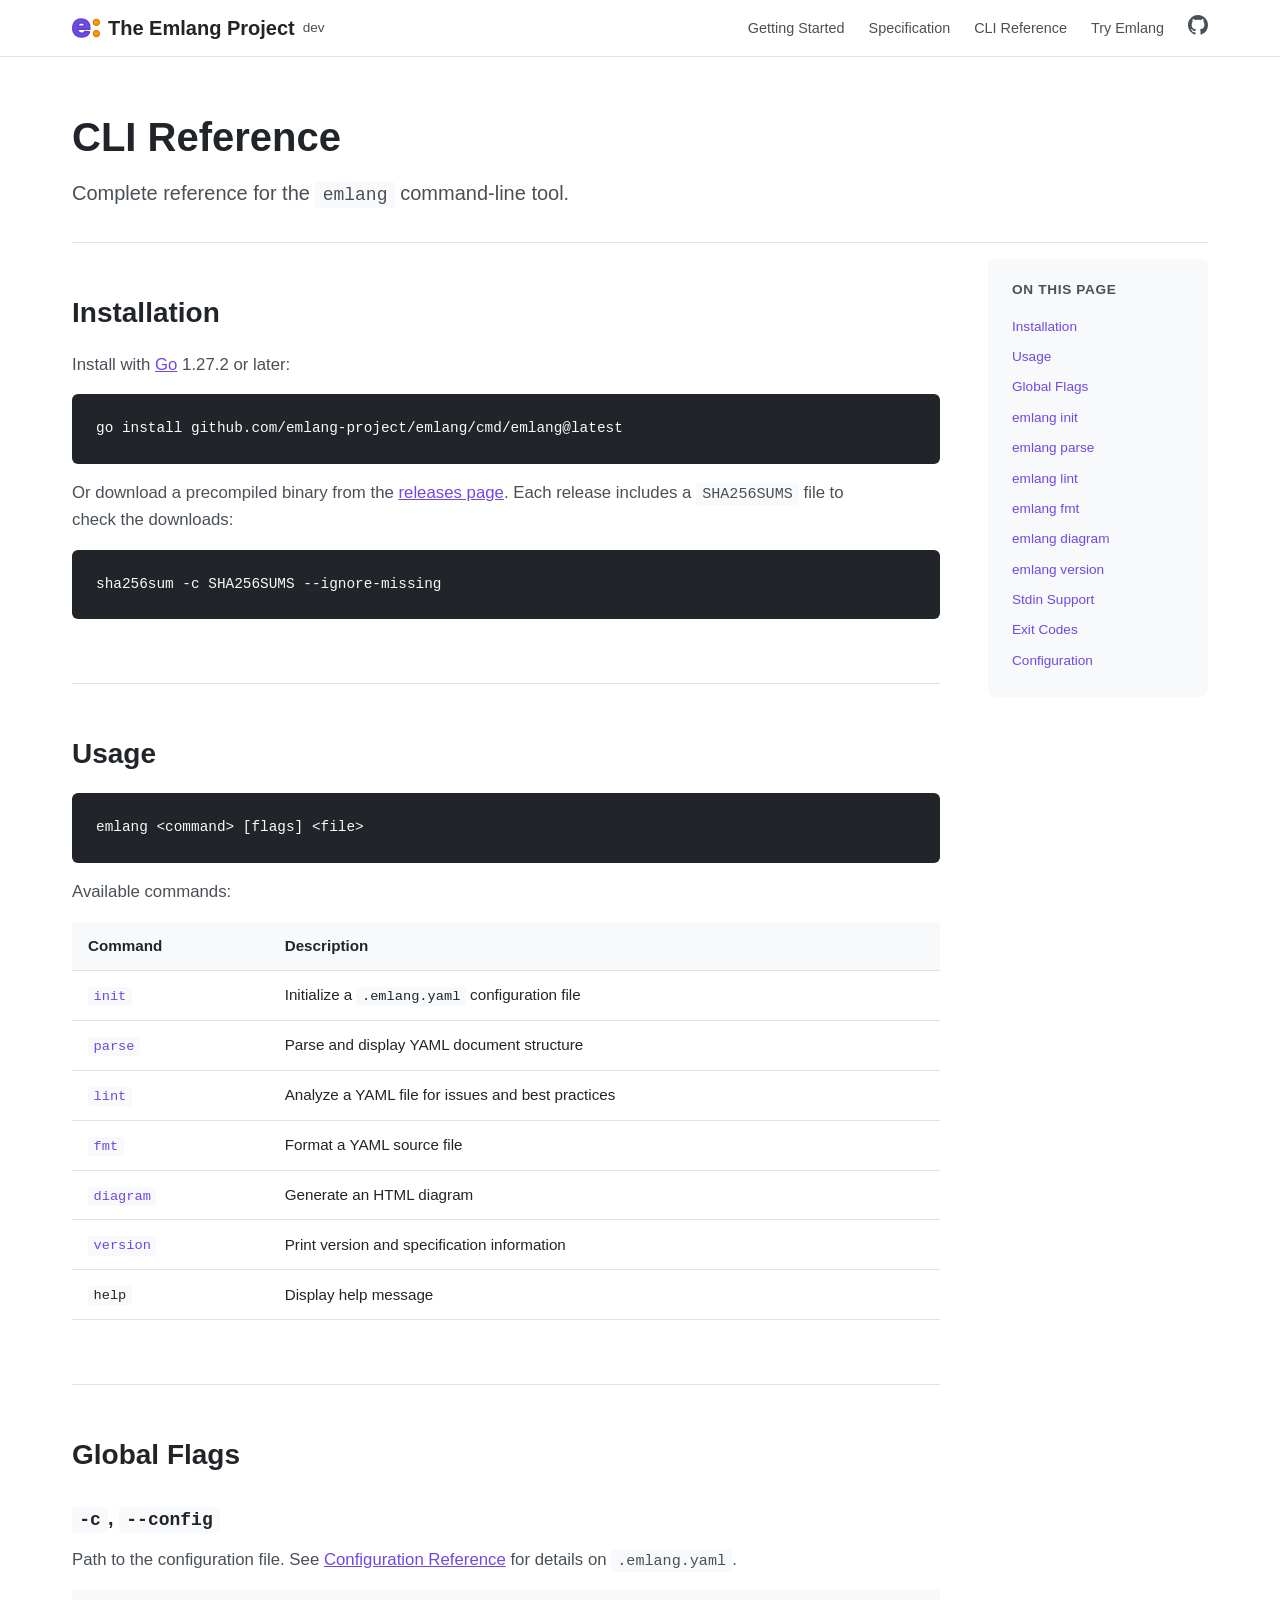
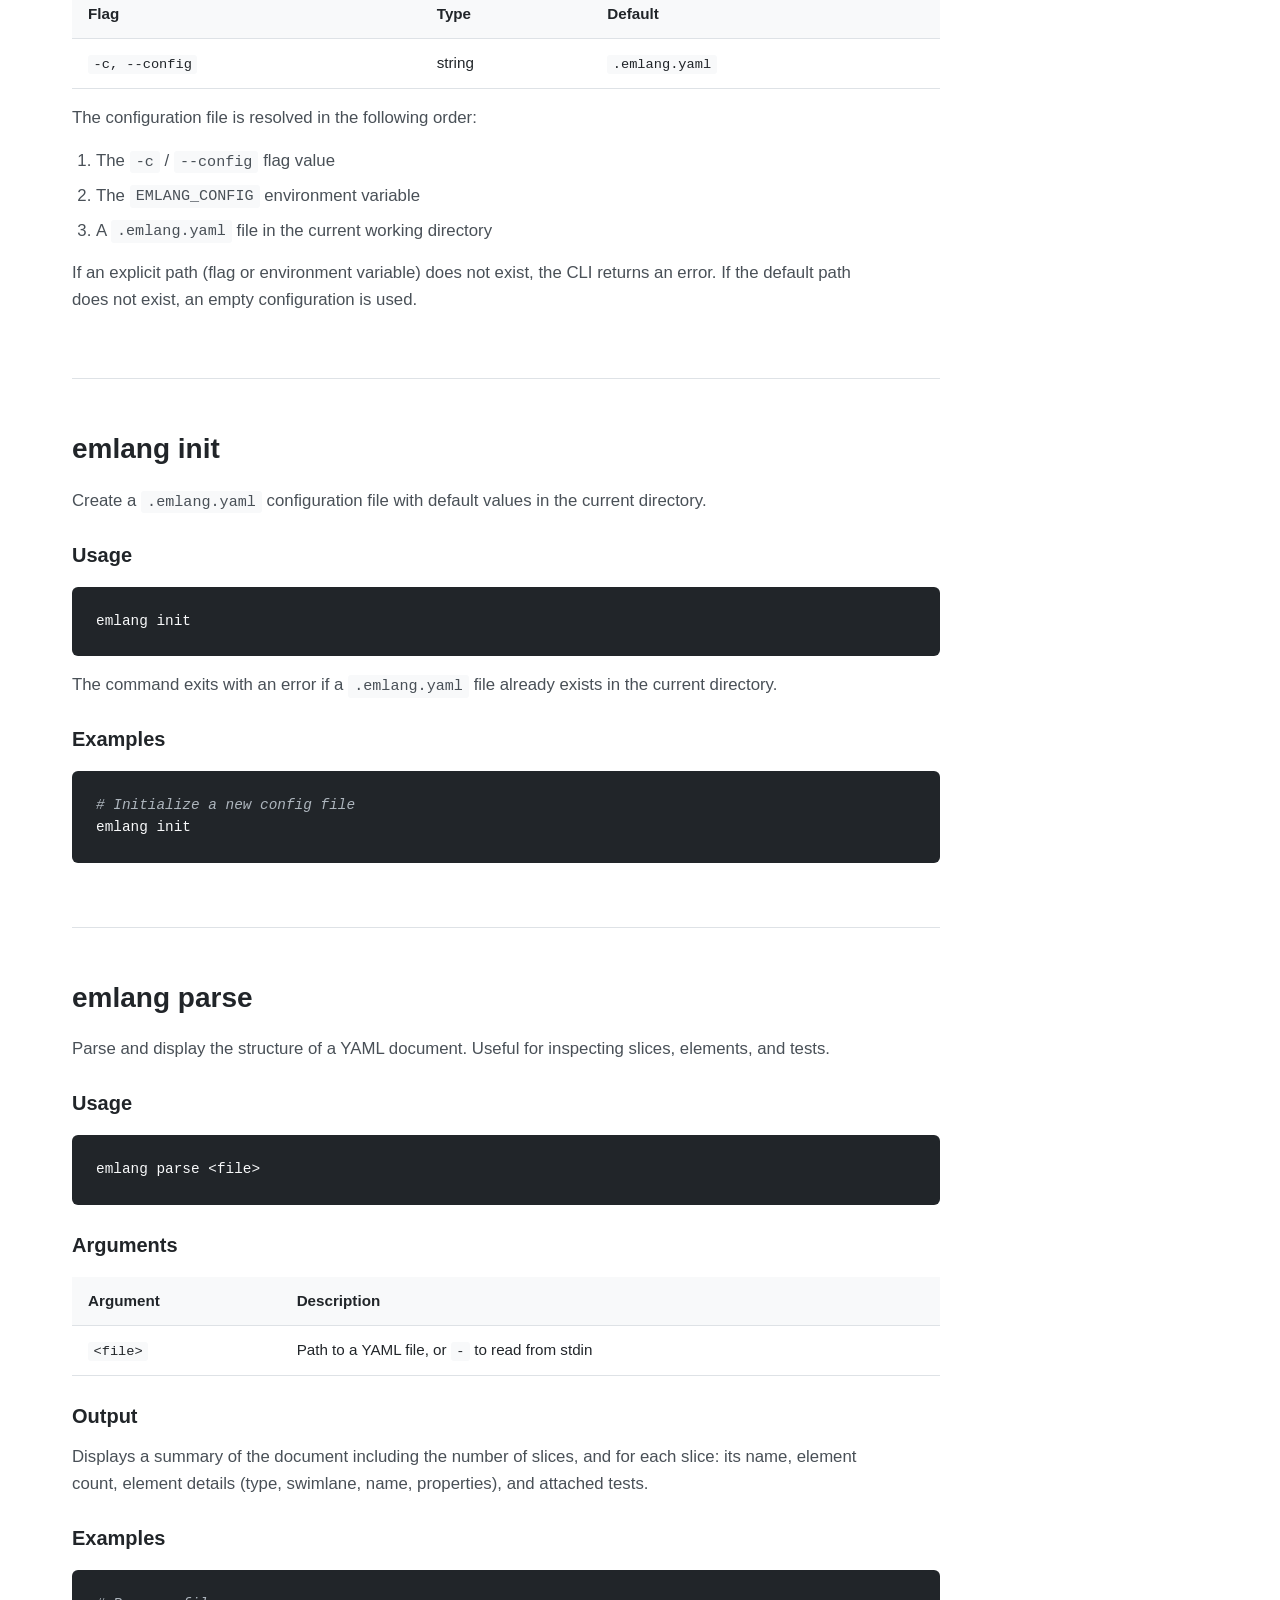
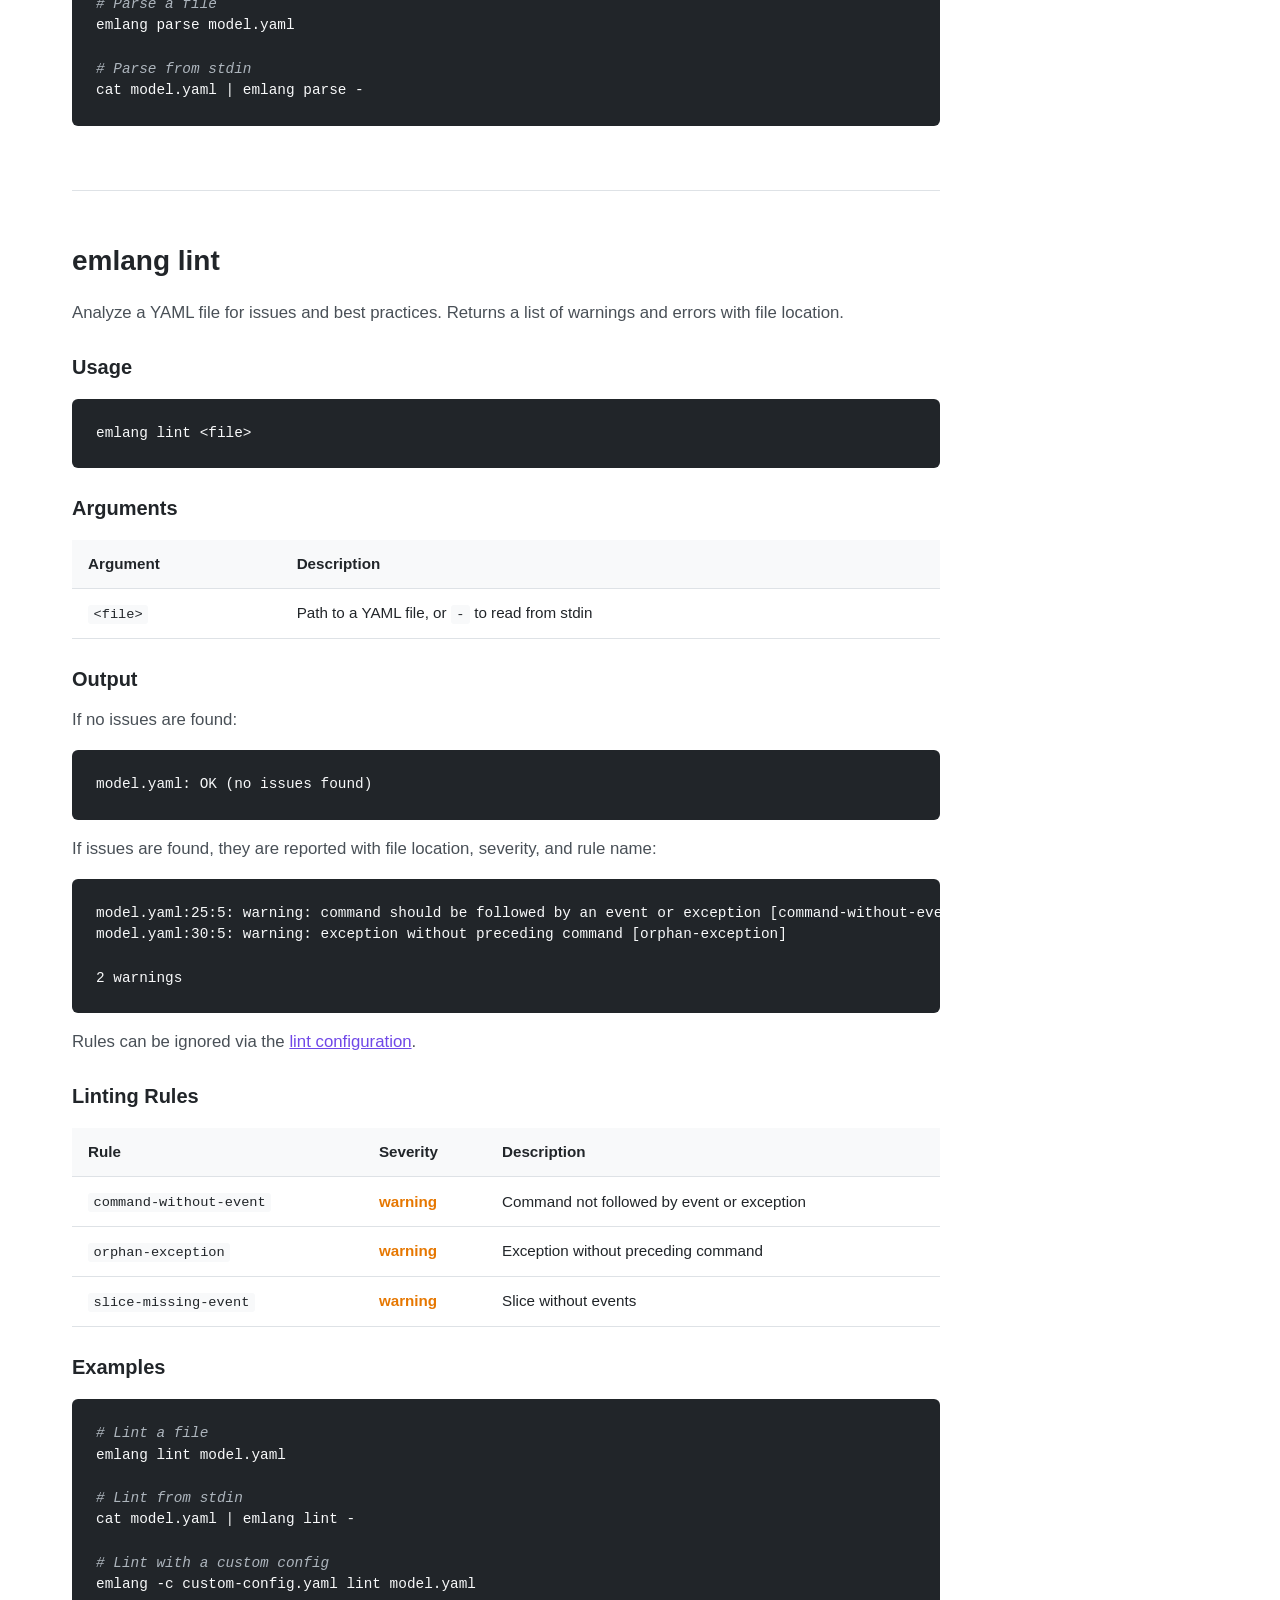
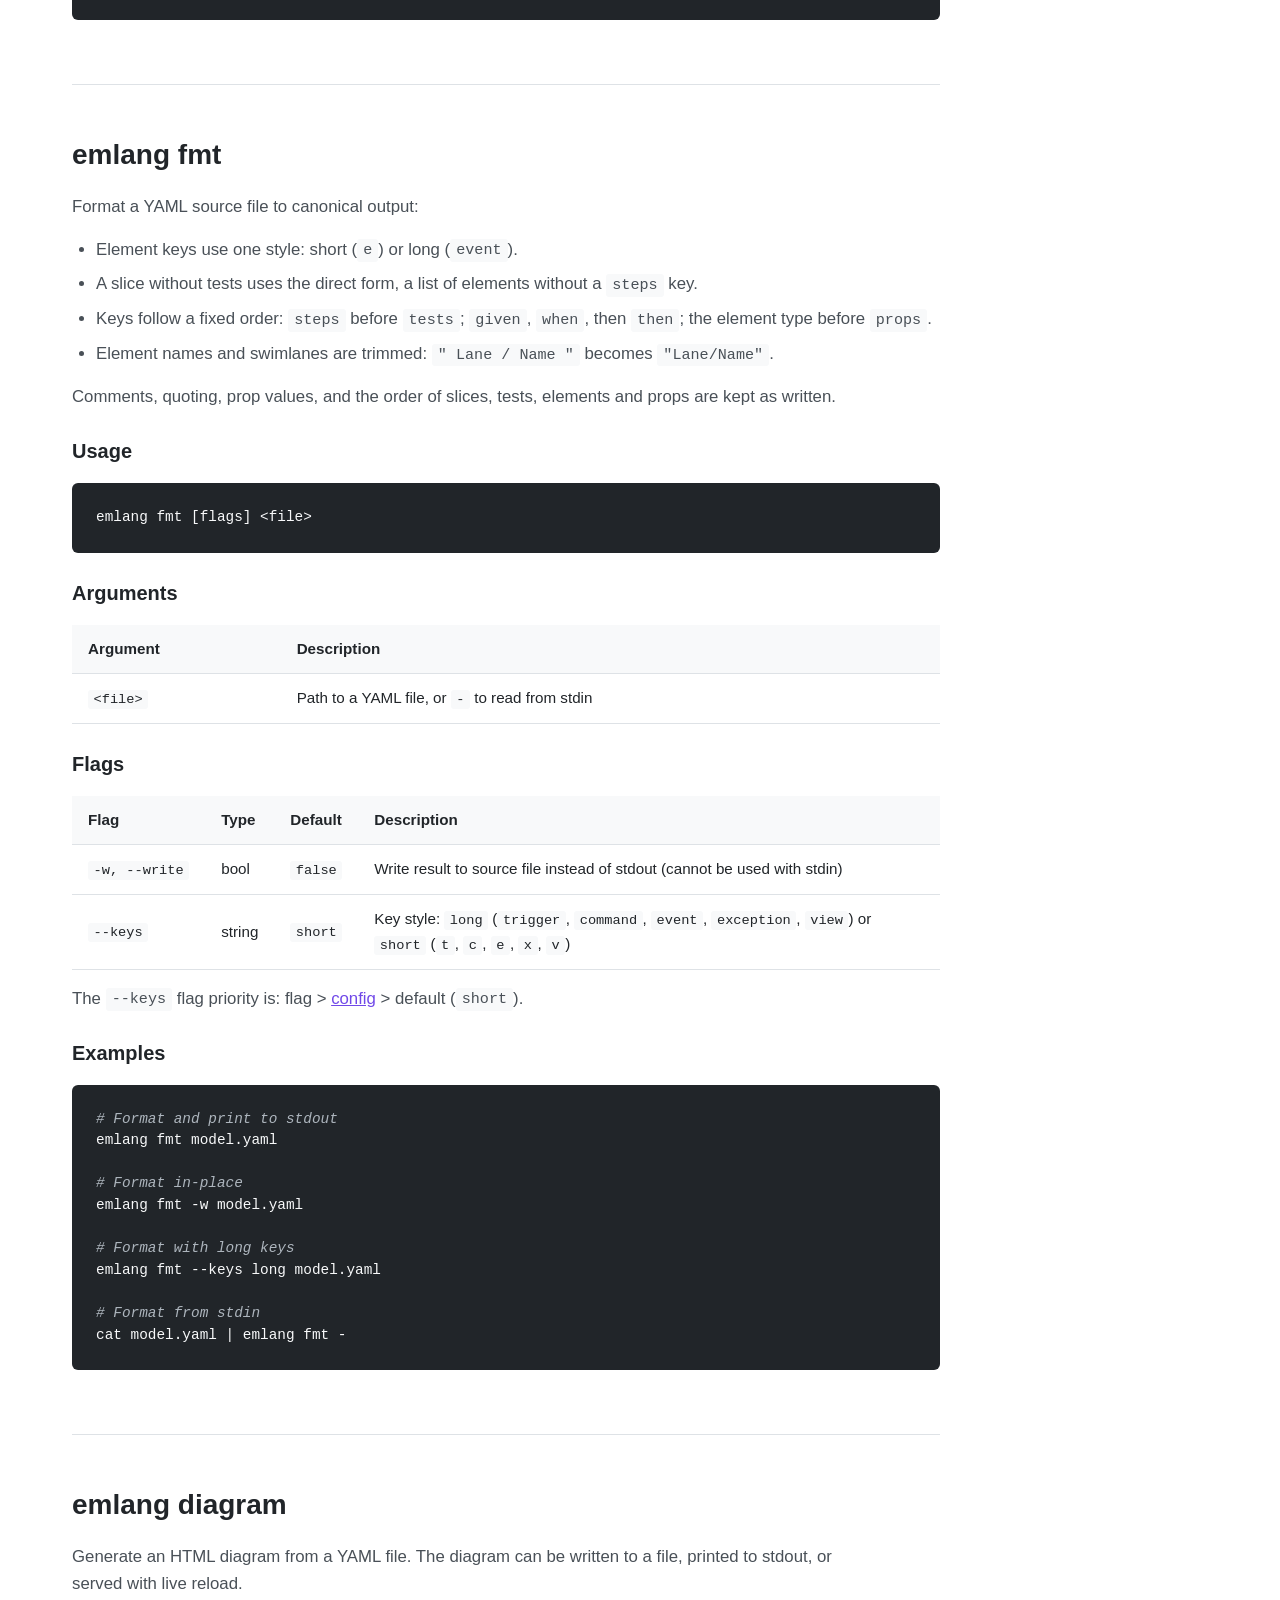
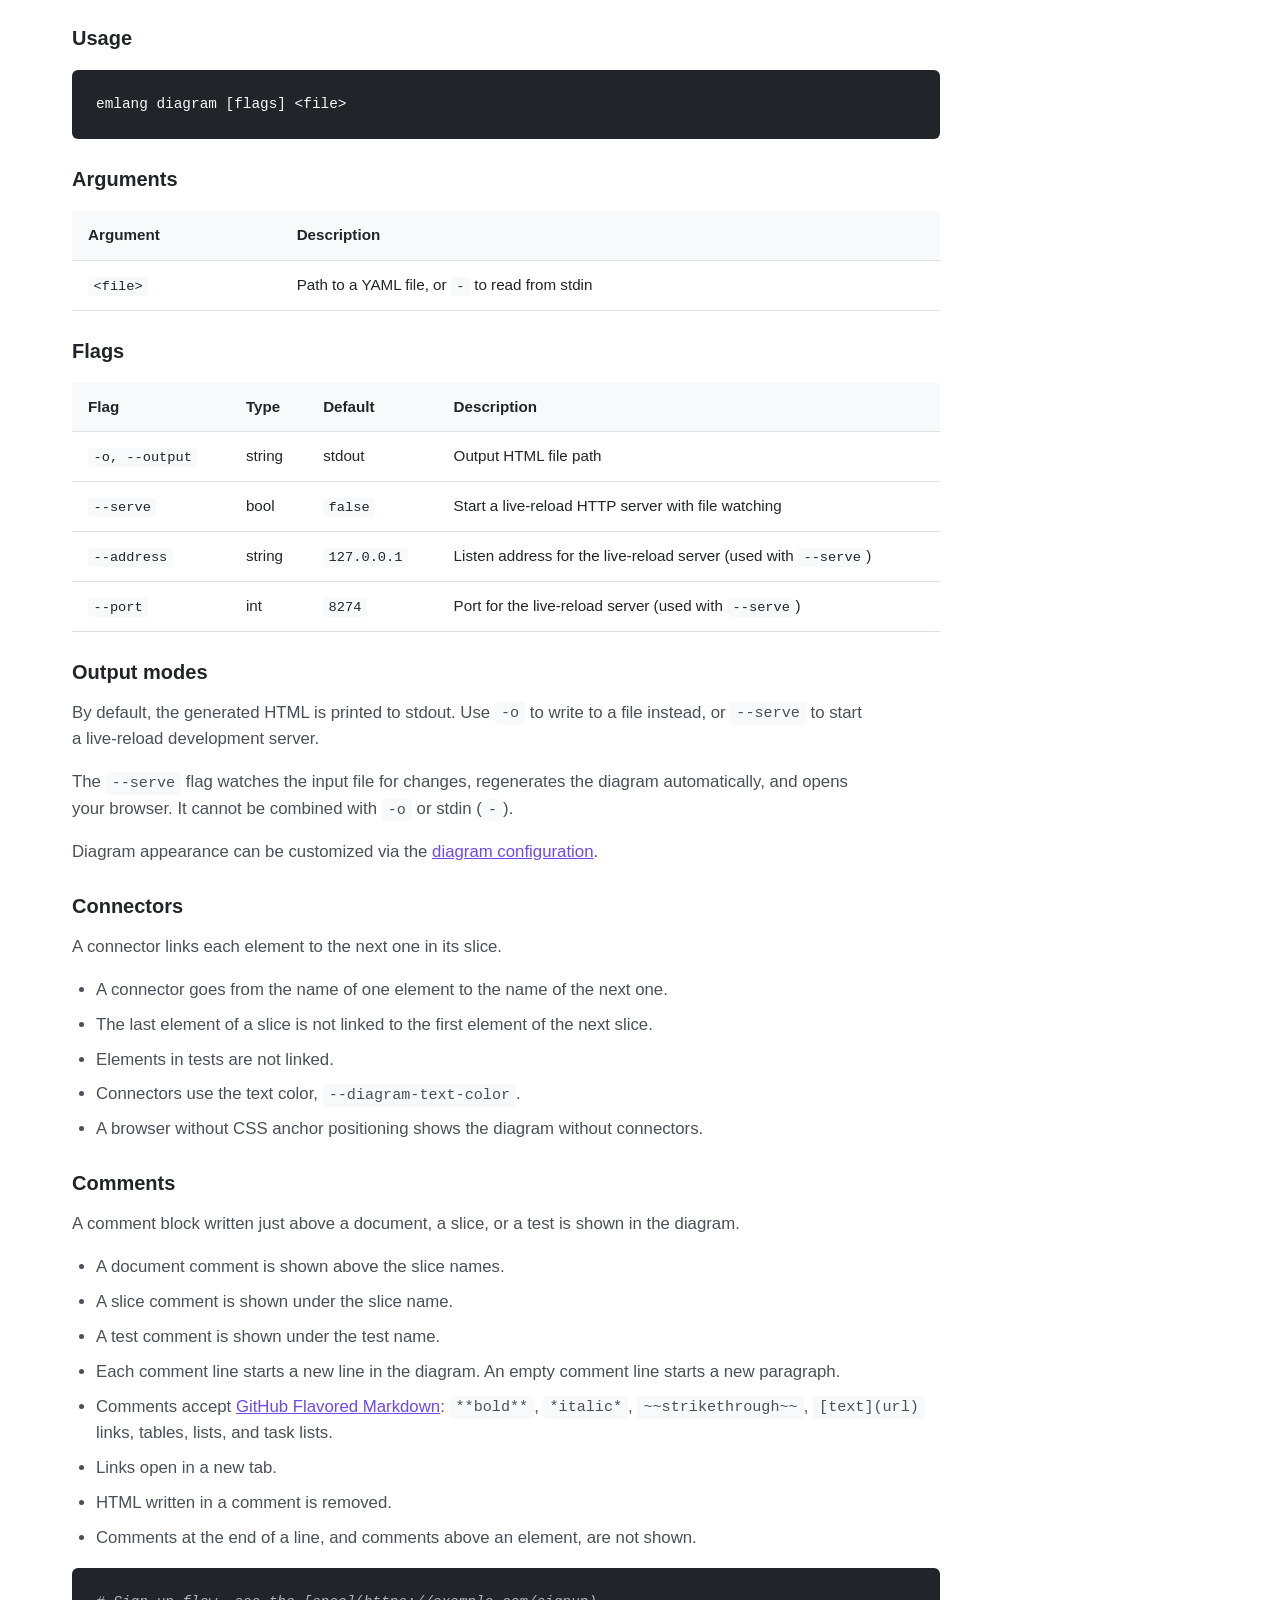
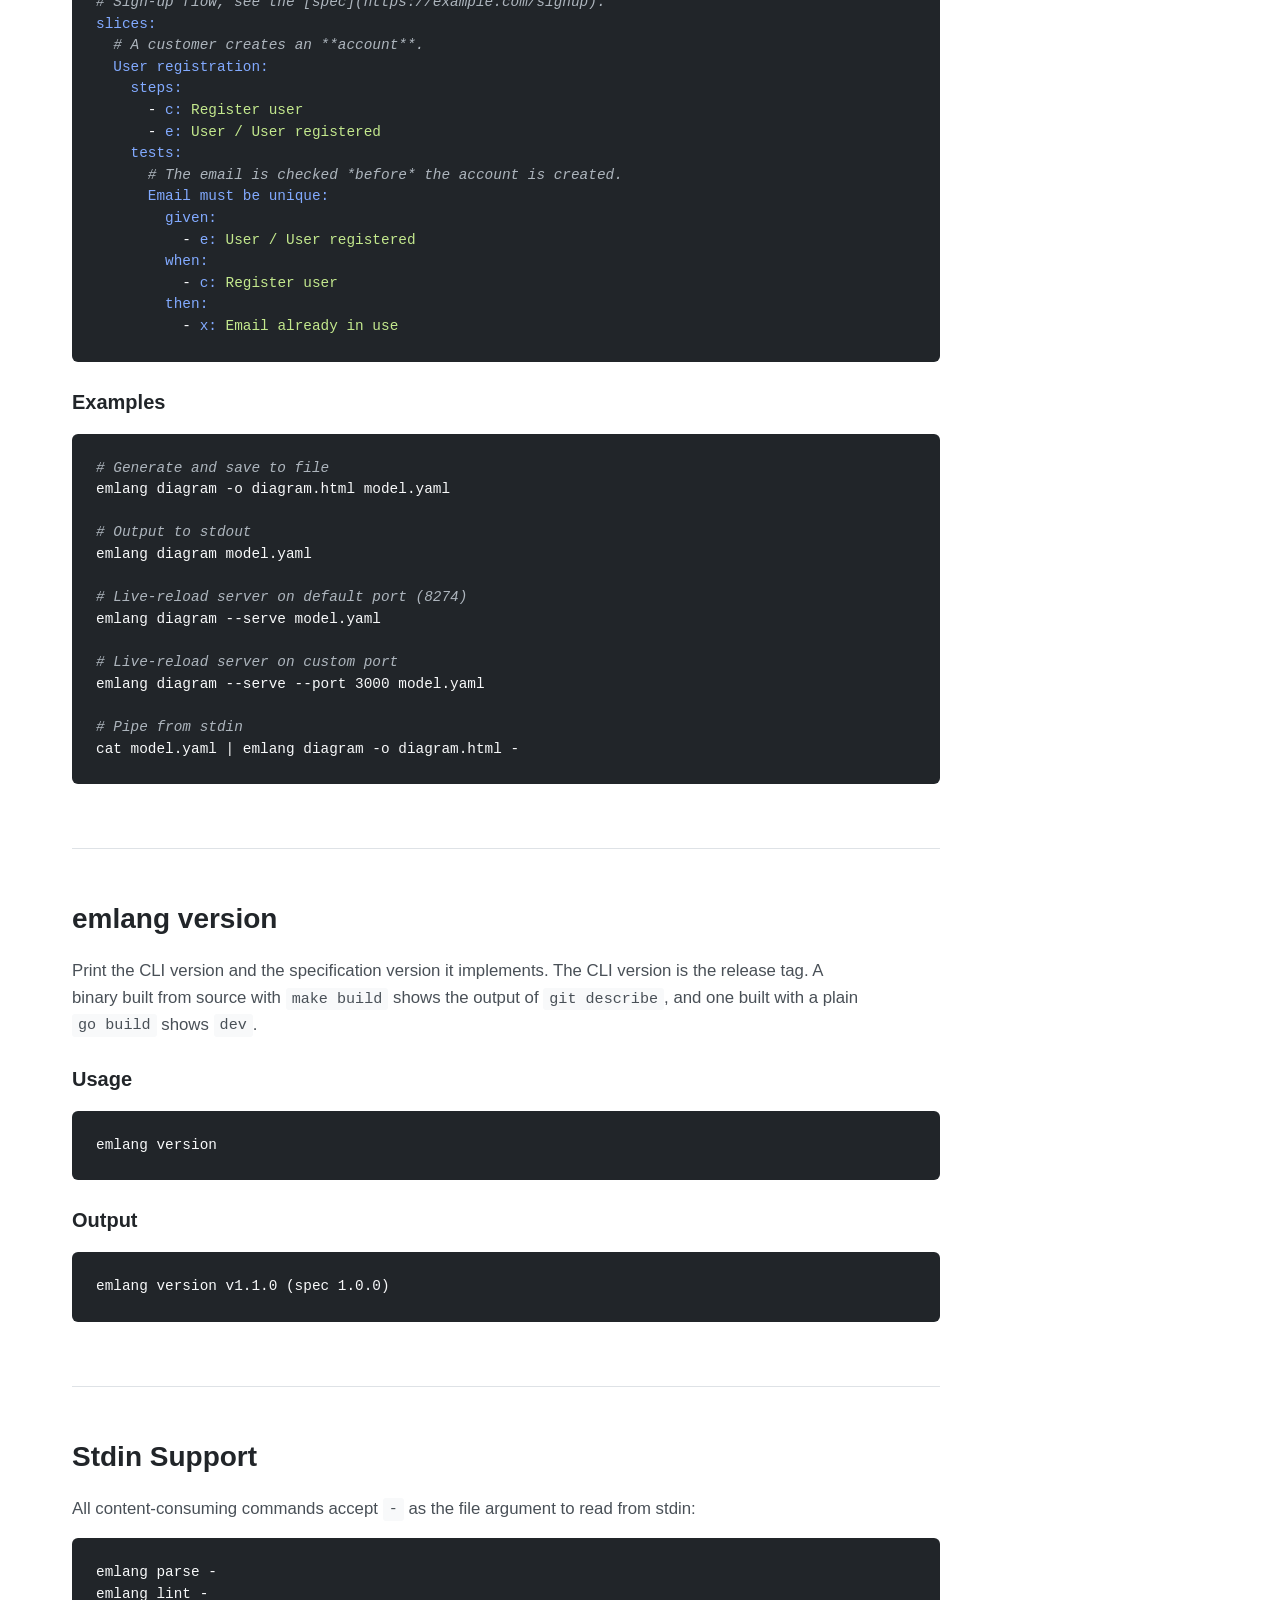
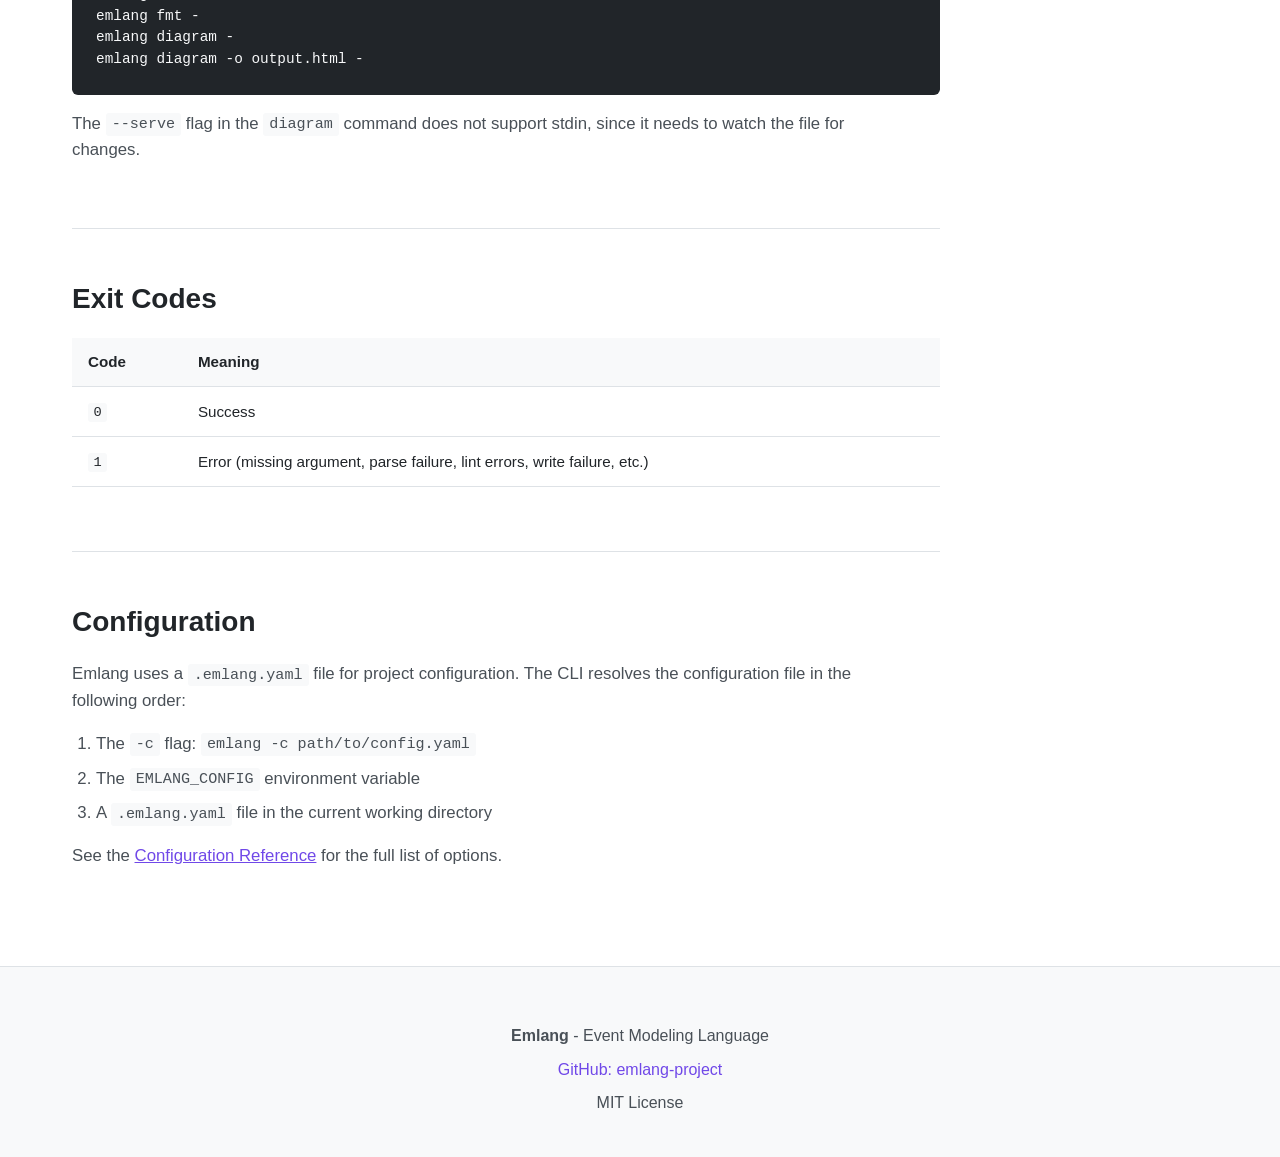
==== docs/cli.html @ d13849a5 "feat: link the elements of a slice with connectors in diagrams Each element of a slice is linked to " ====
<!DOCTYPE html>
<html lang="en">
<head>
    <meta charset="UTF-8">
    <meta name="viewport" content="width=device-width, initial-scale=1.0">
    <title>CLI Reference - Emlang</title>
    <meta name="description" content="Complete CLI reference for Emlang - Event Modeling Language toolchain.">
    <link rel="icon" type="image/x-icon" href="favicon.ico">
    <link rel="canonical" href="https://emlang-project.github.io/cli.html">
    <link rel="stylesheet" href="styles.css">
</head>
<body>
    <nav>
        <div class="nav-inner">
            <a href="index.html" class="nav-logo"><img src="logo.svg" alt="Emlang" class="nav-logo-img"> The Emlang Project</a> <a href="https://github.com/emlang-project/emlang/releases/latest" class="nav-version">dev</a>
            <button class="nav-toggle" aria-label="Toggle navigation" onclick="document.querySelector('.nav-links').classList.toggle('open')">
                <svg viewBox="0 0 24 24" fill="none" stroke="currentColor" stroke-width="2"><path d="M3 12h18M3 6h18M3 18h18"/></svg>
            </button>
            <ul class="nav-links">
                <li><a href="index.html#getting-started">Getting Started</a></li>
                <li><a href="spec.html">Specification</a></li>
                <li><a href="cli.html">CLI Reference</a></li>
                <li><a href="repl.html" target="_blank">Try Emlang</a></li>
                <li><a href="https://github.com/emlang-project" target="_blank" aria-label="GitHub" class="nav-github"><svg viewBox="0 0 16 16" width="20" height="20" fill="currentColor"><path d="M8 0C3.58 0 0 3.58 0 8c0 3.54 2.29 6.53 5.47 7.59.4.07.55-.17.55-.38 0-.19-.01-.82-.01-1.49-2.01.37-2.53-.49-2.69-.94-.09-.23-.48-.94-.82-1.13-.28-.15-.68-.52-.01-.53.63-.01 1.08.58 1.23.82.72 1.21 1.87.87 2.33.66.07-.52.28-.87.51-1.07-1.78-.2-3.64-.89-3.64-3.95 0-.87.31-1.59.82-2.15-.08-.2-.36-1.02.08-2.12 0 0 .67-.21 2.2.82.64-.18 1.32-.27 2-.27.68 0 1.36.09 2 .27 1.53-1.04 2.2-.82 2.2-.82.44 1.1.16 1.92.08 2.12.51.56.82 1.27.82 2.15 0 3.07-1.87 3.75-3.65 3.95.29.25.54.73.54 1.48 0 1.07-.01 1.93-.01 2.2 0 .21.15.46.55.38A8.013 8.013 0 0016 8c0-4.42-3.58-8-8-8z"/></svg></a></li>
            </ul>
        </div>
    </nav>

    <div class="container">
        <div class="page-header">
            <h1>CLI Reference</h1>
            <p>Complete reference for the <code>emlang</code> command-line tool.</p>
        </div>

        <div class="content-layout">
        <div class="content-main">

        <section id="installation">
            <h2>Installation</h2>
            <p>Install with <a href="https://go.dev/" style="color: var(--violet-6);">Go</a> 1.27.2 or later:</p>
            <div class="code-wrapper">
                <button class="copy-btn" onclick="copyCode(this)">Copy</button>
                <pre><code>go install github.com/emlang-project/emlang/cmd/emlang@latest</code></pre>
            </div>
            <p>Or download a precompiled binary from the <a href="https://github.com/emlang-project/emlang/releases" style="color: var(--violet-6);">releases page</a>. Each release includes a <code>SHA256SUMS</code> file to check the downloads:</p>
            <div class="code-wrapper">
                <button class="copy-btn" onclick="copyCode(this)">Copy</button>
                <pre><code>sha256sum -c SHA256SUMS --ignore-missing</code></pre>
            </div>
        </section>

        <section id="usage">
            <h2>Usage</h2>
            <pre><code>emlang &lt;command&gt; [flags] &lt;file&gt;</code></pre>
            <p>Available commands:</p>
            <div class="table-wrapper">
                <table>
                    <thead>
                        <tr>
                            <th>Command</th>
                            <th>Description</th>
                        </tr>
                    </thead>
                    <tbody>
                        <tr>
                            <td><code><a href="#init" style="color: var(--violet-6); text-decoration: none;">init</a></code></td>
                            <td>Initialize a <code>.emlang.yaml</code> configuration file</td>
                        </tr>
                        <tr>
                            <td><code><a href="#parse" style="color: var(--violet-6); text-decoration: none;">parse</a></code></td>
                            <td>Parse and display YAML document structure</td>
                        </tr>
                        <tr>
                            <td><code><a href="#lint" style="color: var(--violet-6); text-decoration: none;">lint</a></code></td>
                            <td>Analyze a YAML file for issues and best practices</td>
                        </tr>
                        <tr>
                            <td><code><a href="#fmt" style="color: var(--violet-6); text-decoration: none;">fmt</a></code></td>
                            <td>Format a YAML source file</td>
                        </tr>
                        <tr>
                            <td><code><a href="#diagram" style="color: var(--violet-6); text-decoration: none;">diagram</a></code></td>
                            <td>Generate an HTML diagram</td>
                        </tr>
                        <tr>
                            <td><code><a href="#version" style="color: var(--violet-6); text-decoration: none;">version</a></code></td>
                            <td>Print version and specification information</td>
                        </tr>
                        <tr>
                            <td><code>help</code></td>
                            <td>Display help message</td>
                        </tr>
                    </tbody>
                </table>
            </div>
        </section>

        <section id="global-flags">
            <h2>Global Flags</h2>

            <h3><code>-c</code>, <code>--config</code></h3>
            <p>Path to the configuration file. See <a href="#configuration" style="color: var(--violet-6);">Configuration Reference</a> for details on <code>.emlang.yaml</code>.</p>
            <div class="table-wrapper">
                <table>
                    <thead>
                        <tr>
                            <th>Flag</th>
                            <th>Type</th>
                            <th>Default</th>
                        </tr>
                    </thead>
                    <tbody>
                        <tr>
                            <td><code>-c, --config</code></td>
                            <td>string</td>
                            <td><code>.emlang.yaml</code></td>
                        </tr>
                    </tbody>
                </table>
            </div>
            <p>The configuration file is resolved in the following order:</p>
            <ol>
                <li>The <code>-c</code> / <code>--config</code> flag value</li>
                <li>The <code>EMLANG_CONFIG</code> environment variable</li>
                <li>A <code>.emlang.yaml</code> file in the current working directory</li>
            </ol>
            <p>If an explicit path (flag or environment variable) does not exist, the CLI returns an error. If the default path does not exist, an empty configuration is used.</p>
        </section>

        <section id="init">
            <h2>emlang init</h2>
            <p>Create a <code>.emlang.yaml</code> configuration file with default values in the current directory.</p>

            <h3>Usage</h3>
            <pre><code>emlang init</code></pre>

            <p>The command exits with an error if a <code>.emlang.yaml</code> file already exists in the current directory.</p>

            <h3>Examples</h3>
            <div class="code-wrapper">
                <button class="copy-btn" onclick="copyCode(this)">Copy</button>
                <pre><code><span class="hljs-comment"># Initialize a new config file</span>
emlang init</code></pre>
            </div>
        </section>

        <section id="parse">
            <h2>emlang parse</h2>
            <p>Parse and display the structure of a YAML document. Useful for inspecting slices, elements, and tests.</p>

            <h3>Usage</h3>
            <pre><code>emlang parse &lt;file&gt;</code></pre>

            <h3>Arguments</h3>
            <div class="table-wrapper">
                <table>
                    <thead>
                        <tr>
                            <th>Argument</th>
                            <th>Description</th>
                        </tr>
                    </thead>
                    <tbody>
                        <tr>
                            <td><code>&lt;file&gt;</code></td>
                            <td>Path to a YAML file, or <code>-</code> to read from stdin</td>
                        </tr>
                    </tbody>
                </table>
            </div>

            <h3>Output</h3>
            <p>Displays a summary of the document including the number of slices, and for each slice: its name, element count, element details (type, swimlane, name, properties), and attached tests.</p>

            <h3>Examples</h3>
            <div class="code-wrapper">
                <button class="copy-btn" onclick="copyCode(this)">Copy</button>
                <pre><code><span class="hljs-comment"># Parse a file</span>
emlang parse model.yaml

<span class="hljs-comment"># Parse from stdin</span>
cat model.yaml | emlang parse -</code></pre>
            </div>
        </section>

        <section id="lint">
            <h2>emlang lint</h2>
            <p>Analyze a YAML file for issues and best practices. Returns a list of warnings and errors with file location.</p>

            <h3>Usage</h3>
            <pre><code>emlang lint &lt;file&gt;</code></pre>

            <h3>Arguments</h3>
            <div class="table-wrapper">
                <table>
                    <thead>
                        <tr>
                            <th>Argument</th>
                            <th>Description</th>
                        </tr>
                    </thead>
                    <tbody>
                        <tr>
                            <td><code>&lt;file&gt;</code></td>
                            <td>Path to a YAML file, or <code>-</code> to read from stdin</td>
                        </tr>
                    </tbody>
                </table>
            </div>

            <h3>Output</h3>
            <p>If no issues are found:</p>
            <pre><code>model.yaml: OK (no issues found)</code></pre>
            <p>If issues are found, they are reported with file location, severity, and rule name:</p>
            <pre><code>model.yaml:25:5: warning: command should be followed by an event or exception [command-without-event]
model.yaml:30:5: warning: exception without preceding command [orphan-exception]

2 warnings</code></pre>
            <p>Rules can be ignored via the <a href="config.html#lint" style="color: var(--violet-6);">lint configuration</a>.</p>

            <h3>Linting Rules</h3>
            <div class="table-wrapper">
                <table>
                    <thead>
                        <tr>
                            <th>Rule</th>
                            <th>Severity</th>
                            <th>Description</th>
                        </tr>
                    </thead>
                    <tbody>
                        <tr>
                            <td><code>command-without-event</code></td>
                            <td style="color: #e67700; font-weight: 600;">warning</td>
                            <td>Command not followed by event or exception</td>
                        </tr>
                        <tr>
                            <td><code>orphan-exception</code></td>
                            <td style="color: #e67700; font-weight: 600;">warning</td>
                            <td>Exception without preceding command</td>
                        </tr>
                        <tr>
                            <td><code>slice-missing-event</code></td>
                            <td style="color: #e67700; font-weight: 600;">warning</td>
                            <td>Slice without events</td>
                        </tr>
                    </tbody>
                </table>
            </div>

            <h3>Examples</h3>
            <div class="code-wrapper">
                <button class="copy-btn" onclick="copyCode(this)">Copy</button>
                <pre><code><span class="hljs-comment"># Lint a file</span>
emlang lint model.yaml

<span class="hljs-comment"># Lint from stdin</span>
cat model.yaml | emlang lint -

<span class="hljs-comment"># Lint with a custom config</span>
emlang -c custom-config.yaml lint model.yaml</code></pre>
            </div>
        </section>

        <section id="fmt">
            <h2>emlang fmt</h2>
            <p>Format a YAML source file to canonical output:</p>
            <ul class="plain">
                <li>Element keys use one style: short (<code>e</code>) or long (<code>event</code>).</li>
                <li>A slice without tests uses the direct form, a list of elements without a <code>steps</code> key.</li>
                <li>Keys follow a fixed order: <code>steps</code> before <code>tests</code>; <code>given</code>, <code>when</code>, then <code>then</code>; the element type before <code>props</code>.</li>
                <li>Element names and swimlanes are trimmed: <code>" Lane / Name "</code> becomes <code>"Lane/Name"</code>.</li>
            </ul>
            <p>Comments, quoting, prop values, and the order of slices, tests, elements and props are kept as written.</p>

            <h3>Usage</h3>
            <pre><code>emlang fmt [flags] &lt;file&gt;</code></pre>

            <h3>Arguments</h3>
            <div class="table-wrapper">
                <table>
                    <thead>
                        <tr>
                            <th>Argument</th>
                            <th>Description</th>
                        </tr>
                    </thead>
                    <tbody>
                        <tr>
                            <td><code>&lt;file&gt;</code></td>
                            <td>Path to a YAML file, or <code>-</code> to read from stdin</td>
                        </tr>
                    </tbody>
                </table>
            </div>

            <h3>Flags</h3>
            <div class="table-wrapper">
                <table>
                    <thead>
                        <tr>
                            <th>Flag</th>
                            <th>Type</th>
                            <th>Default</th>
                            <th>Description</th>
                        </tr>
                    </thead>
                    <tbody>
                        <tr>
                            <td><code>-w, --write</code></td>
                            <td>bool</td>
                            <td><code>false</code></td>
                            <td>Write result to source file instead of stdout (cannot be used with stdin)</td>
                        </tr>
                        <tr>
                            <td><code>--keys</code></td>
                            <td>string</td>
                            <td><code>short</code></td>
                            <td>Key style: <code>long</code> (<code>trigger</code>, <code>command</code>, <code>event</code>, <code>exception</code>, <code>view</code>) or <code>short</code> (<code>t</code>, <code>c</code>, <code>e</code>, <code>x</code>, <code>v</code>)</td>
                        </tr>
                    </tbody>
                </table>
            </div>

            <p>The <code>--keys</code> flag priority is: flag &gt; <a href="config.html#fmt" style="color: var(--violet-6);">config</a> &gt; default (<code>short</code>).</p>

            <h3>Examples</h3>
            <div class="code-wrapper">
                <button class="copy-btn" onclick="copyCode(this)">Copy</button>
                <pre><code><span class="hljs-comment"># Format and print to stdout</span>
emlang fmt model.yaml

<span class="hljs-comment"># Format in-place</span>
emlang fmt -w model.yaml

<span class="hljs-comment"># Format with long keys</span>
emlang fmt --keys long model.yaml

<span class="hljs-comment"># Format from stdin</span>
cat model.yaml | emlang fmt -</code></pre>
            </div>
        </section>

        <section id="diagram">
            <h2>emlang diagram</h2>
            <p>Generate an HTML diagram from a YAML file. The diagram can be written to a file, printed to stdout, or served with live reload.</p>

            <h3>Usage</h3>
            <pre><code>emlang diagram [flags] &lt;file&gt;</code></pre>

            <h3>Arguments</h3>
            <div class="table-wrapper">
                <table>
                    <thead>
                        <tr>
                            <th>Argument</th>
                            <th>Description</th>
                        </tr>
                    </thead>
                    <tbody>
                        <tr>
                            <td><code>&lt;file&gt;</code></td>
                            <td>Path to a YAML file, or <code>-</code> to read from stdin</td>
                        </tr>
                    </tbody>
                </table>
            </div>

            <h3>Flags</h3>
            <div class="table-wrapper">
                <table>
                    <thead>
                        <tr>
                            <th>Flag</th>
                            <th>Type</th>
                            <th>Default</th>
                            <th>Description</th>
                        </tr>
                    </thead>
                    <tbody>
                        <tr>
                            <td><code>-o, --output</code></td>
                            <td>string</td>
                            <td>stdout</td>
                            <td>Output HTML file path</td>
                        </tr>
                        <tr>
                            <td><code>--serve</code></td>
                            <td>bool</td>
                            <td><code>false</code></td>
                            <td>Start a live-reload HTTP server with file watching</td>
                        </tr>
                        <tr>
                            <td><code>--address</code></td>
                            <td>string</td>
                            <td><code>127.0.0.1</code></td>
                            <td>Listen address for the live-reload server (used with <code>--serve</code>)</td>
                        </tr>
                        <tr>
                            <td><code>--port</code></td>
                            <td>int</td>
                            <td><code>8274</code></td>
                            <td>Port for the live-reload server (used with <code>--serve</code>)</td>
                        </tr>
                    </tbody>
                </table>
            </div>

            <h3>Output modes</h3>
            <p>By default, the generated HTML is printed to stdout. Use <code>-o</code> to write to a file instead, or <code>--serve</code> to start a live-reload development server.</p>
            <p>The <code>--serve</code> flag watches the input file for changes, regenerates the diagram automatically, and opens your browser. It cannot be combined with <code>-o</code> or stdin (<code>-</code>).</p>
            <p>Diagram appearance can be customized via the <a href="#config-diagram" style="color: var(--violet-6);">diagram configuration</a>.</p>

            <h3>Connectors</h3>
            <p>A connector links each element to the next one in its slice.</p>
            <ul class="rules">
                <li>A connector goes from the name of one element to the name of the next one.</li>
                <li>The last element of a slice is not linked to the first element of the next slice.</li>
                <li>Elements in tests are not linked.</li>
                <li>Connectors use the text color, <code>--diagram-text-color</code>.</li>
                <li>A browser without CSS anchor positioning shows the diagram without connectors.</li>
            </ul>

            <h3>Comments</h3>
            <p>A comment block written just above a document, a slice, or a test is shown in the diagram.</p>
            <ul class="rules">
                <li>A document comment is shown above the slice names.</li>
                <li>A slice comment is shown under the slice name.</li>
                <li>A test comment is shown under the test name.</li>
                <li>Each comment line starts a new line in the diagram. An empty comment line starts a new paragraph.</li>
                <li>Comments accept <a href="https://github.github.com/gfm/" style="color: var(--violet-6);">GitHub Flavored Markdown</a>: <code>**bold**</code>, <code>*italic*</code>, <code>~~strikethrough~~</code>, <code>[text](url)</code> links, tables, lists, and task lists.</li>
                <li>Links open in a new tab.</li>
                <li>HTML written in a comment is removed.</li>
                <li>Comments at the end of a line, and comments above an element, are not shown.</li>
            </ul>
            <div class="code-wrapper">
                <button class="copy-btn" onclick="copyCode(this)">Copy</button>
                <pre><code><span class="hljs-comment"># Sign-up flow, see the [spec](https://example.com/signup).</span>
<span class="hljs-attr">slices:</span>
  <span class="hljs-comment"># A customer creates an **account**.</span>
  <span class="hljs-attr">User registration:</span>
    <span class="hljs-attr">steps:</span>
      - <span class="hljs-attr">c:</span> <span class="hljs-string">Register user</span>
      - <span class="hljs-attr">e:</span> <span class="hljs-string">User / User registered</span>
    <span class="hljs-attr">tests:</span>
      <span class="hljs-comment"># The email is checked *before* the account is created.</span>
      <span class="hljs-attr">Email must be unique:</span>
        <span class="hljs-attr">given:</span>
          - <span class="hljs-attr">e:</span> <span class="hljs-string">User / User registered</span>
        <span class="hljs-attr">when:</span>
          - <span class="hljs-attr">c:</span> <span class="hljs-string">Register user</span>
        <span class="hljs-attr">then:</span>
          - <span class="hljs-attr">x:</span> <span class="hljs-string">Email already in use</span></code></pre>
            </div>

            <h3>Examples</h3>
            <div class="code-wrapper">
                <button class="copy-btn" onclick="copyCode(this)">Copy</button>
                <pre><code><span class="hljs-comment"># Generate and save to file</span>
emlang diagram -o diagram.html model.yaml

<span class="hljs-comment"># Output to stdout</span>
emlang diagram model.yaml

<span class="hljs-comment"># Live-reload server on default port (8274)</span>
emlang diagram --serve model.yaml

<span class="hljs-comment"># Live-reload server on custom port</span>
emlang diagram --serve --port 3000 model.yaml

<span class="hljs-comment"># Pipe from stdin</span>
cat model.yaml | emlang diagram -o diagram.html -</code></pre>
            </div>
        </section>

        <section id="version">
            <h2>emlang version</h2>
            <p>Print the CLI version and the specification version it implements. The CLI version is the release tag. A binary built from source with <code>make build</code> shows the output of <code>git describe</code>, and one built with a plain <code>go build</code> shows <code>dev</code>.</p>

            <h3>Usage</h3>
            <pre><code>emlang version</code></pre>

            <h3>Output</h3>
            <pre><code>emlang version v1.1.0 (spec 1.0.0)</code></pre>
        </section>

        <section id="stdin">
            <h2>Stdin Support</h2>
            <p>All content-consuming commands accept <code>-</code> as the file argument to read from stdin:</p>
            <div class="code-wrapper">
                <button class="copy-btn" onclick="copyCode(this)">Copy</button>
                <pre><code>emlang parse -
emlang lint -
emlang fmt -
emlang diagram -
emlang diagram -o output.html -</code></pre>
            </div>
            <p>The <code>--serve</code> flag in the <code>diagram</code> command does not support stdin, since it needs to watch the file for changes.</p>
        </section>

        <section id="exit-codes">
            <h2>Exit Codes</h2>
            <div class="table-wrapper">
                <table>
                    <thead>
                        <tr>
                            <th>Code</th>
                            <th>Meaning</th>
                        </tr>
                    </thead>
                    <tbody>
                        <tr>
                            <td><code>0</code></td>
                            <td>Success</td>
                        </tr>
                        <tr>
                            <td><code>1</code></td>
                            <td>Error (missing argument, parse failure, lint errors, write failure, etc.)</td>
                        </tr>
                    </tbody>
                </table>
            </div>
        </section>

        <section id="configuration">
            <h2>Configuration</h2>
            <p>Emlang uses a <code>.emlang.yaml</code> file for project configuration. The CLI resolves the configuration file in the following order:</p>
            <ol>
                <li>The <code>-c</code> flag: <code>emlang -c path/to/config.yaml</code></li>
                <li>The <code>EMLANG_CONFIG</code> environment variable</li>
                <li>A <code>.emlang.yaml</code> file in the current working directory</li>
            </ol>

            <p>See the <a href="config.html" style="color: var(--violet-6);">Configuration Reference</a> for the full list of options.</p>
        </section>

        </div><!-- .content-main -->
        <aside class="toc-sidebar">
            <div class="toc">
                <h3>On this page</h3>
                <ul>
                    <li><a href="#installation">Installation</a></li>
                    <li><a href="#usage">Usage</a></li>
                    <li><a href="#global-flags">Global Flags</a></li>
                    <li><a href="#init">emlang init</a></li>
                    <li><a href="#parse">emlang parse</a></li>
                    <li><a href="#lint">emlang lint</a></li>
                    <li><a href="#fmt">emlang fmt</a></li>
                    <li><a href="#diagram">emlang diagram</a></li>
                    <li><a href="#version">emlang version</a></li>
                    <li><a href="#stdin">Stdin Support</a></li>
                    <li><a href="#exit-codes">Exit Codes</a></li>
                    <li><a href="config.html">Configuration</a></li>
                </ul>
            </div>
        </aside>
        </div><!-- .content-layout -->
    </div>

    <footer>
        <div class="container">
            <p><strong>Emlang</strong> - Event Modeling Language</p>
            <p><a href="https://github.com/emlang-project">GitHub: emlang-project</a></p>
            <p>MIT License</p>
        </div>
    </footer>

    <script>
        function copyCode(btn) {
            const wrapper = btn.parentElement;
            const codeEl = wrapper.querySelector('code');
            const text = codeEl.textContent.trim();
            navigator.clipboard.writeText(text).then(() => {
                btn.textContent = 'Copied!';
                setTimeout(() => { btn.textContent = 'Copy'; }, 2000);
            });
        }
    </script>
</body>
</html>
---- docs/styles.css ----
/* Open Colors */
:root {
    --violet-6: #7048e8;
    --violet-7: #5f3dc4;
    --orange-6: #f59f00;
    --orange-7: #e67700;
    --gray-0: #f8f9fa;
    --gray-1: #f1f3f5;
    --gray-3: #dee2e6;
    --gray-5: #adb5bd;
    --gray-7: #495057;
    --gray-9: #212529;
}

* {
    margin: 0;
    padding: 0;
    box-sizing: border-box;
}

html {
    scroll-behavior: smooth;
    scroll-padding-top: 60px;
}

body {
    font-family: -apple-system, BlinkMacSystemFont, 'Segoe UI', Roboto, Oxygen, Ubuntu, Cantarell, sans-serif;
    line-height: 1.6;
    color: var(--gray-9);
    background: white;
}

/* Nav */
nav {
    position: sticky;
    top: 0;
    z-index: 100;
    background: white;
    border-bottom: 1px solid var(--gray-3);
}

.nav-inner {
    max-width: 1200px;
    margin: 0 auto;
    padding: 0 2rem;
    display: flex;
    align-items: center;
    justify-content: space-between;
    height: 56px;
}

.nav-logo {
    font-weight: 800;
    font-size: 1.25rem;
    text-decoration: none;
    color: var(--gray-9);
    display: flex;
    align-items: center;
    gap: 0.5rem;
}

.nav-logo-img {
    height: 28px;
    width: 28px;
}

.nav-version {
    color: var(--gray-7);
    font-size: 0.85rem;
    margin-left: 0.5rem;
    margin-right: auto;
    text-decoration: none;
}

.nav-links {
    display: flex;
    gap: 1.5rem;
    list-style: none;
}

.nav-links a {
    text-decoration: none;
    color: var(--gray-7);
    font-size: 0.9rem;
    font-weight: 500;
    transition: color 0.2s;
}

.nav-links a:hover {
    color: var(--violet-6);
}

.nav-github {
    display: flex;
    align-items: center;
}

.nav-toggle {
    display: none;
    background: none;
    border: none;
    cursor: pointer;
    padding: 0.5rem;
}

.nav-toggle svg {
    width: 24px;
    height: 24px;
    stroke: var(--gray-7);
}

.container {
    max-width: 1200px;
    margin: 0 auto;
    padding: 0 2rem;
}

/* Page header */
.page-header {
    padding: 3rem 0 2rem;
    border-bottom: 1px solid var(--gray-3);
}

.page-header h1 {
    font-size: 2.5rem;
    font-weight: 800;
    color: var(--gray-9);
    margin-bottom: 0.5rem;
}

.page-header p {
    font-size: 1.25rem;
    color: var(--gray-7);
}

.page-header p a {
    color: var(--violet-6);
    text-decoration: none;
}

.page-header p a:hover {
    text-decoration: underline;
}

/* Sections */
section {
    padding: 3rem 0;
    border-bottom: 1px solid var(--gray-3);
}

section:last-of-type {
    border-bottom: none;
}

section h2 {
    font-size: 1.75rem;
    font-weight: 700;
    margin-bottom: 1rem;
    color: var(--gray-9);
}

section h3 {
    font-size: 1.25rem;
    font-weight: 600;
    margin-top: 1.5rem;
    margin-bottom: 0.75rem;
    color: var(--gray-9);
}

section p {
    font-size: 1.05rem;
    color: var(--gray-7);
    margin-bottom: 1rem;
    max-width: 800px;
}

/* Code */
code {
    background: var(--gray-0);
    padding: 0.15em 0.4em;
    border-radius: 3px;
    font-size: 0.9em;
}

pre {
    background: var(--gray-9);
    color: #f8f9fa;
    padding: 1.5rem;
    border-radius: 6px;
    overflow-x: auto;
    font-size: 0.9rem;
    line-height: 1.5;
    margin: 1rem 0;
}

pre code {
    background: none;
    padding: 0;
    font-size: inherit;
}

/* Tables */
.table-wrapper {
    overflow-x: auto;
    margin: 1rem 0;
}

table {
    width: 100%;
    border-collapse: collapse;
    font-size: 0.95rem;
}

th, td {
    text-align: left;
    padding: 0.75rem 1rem;
    border-bottom: 1px solid var(--gray-3);
}

th {
    background: var(--gray-0);
    font-weight: 600;
    color: var(--gray-9);
    white-space: nowrap;
}

td code {
    white-space: nowrap;
}

.category-row td {
    background: var(--gray-0);
    font-weight: 600;
    color: var(--violet-6);
    padding-top: 1rem;
}

.severity-error {
    color: #c92a2a;
    font-weight: 600;
}

.severity-warning {
    color: #e67700;
    font-weight: 600;
}

/* Lists */
ul.rules {
    margin: 1rem 0;
    padding-left: 1.5rem;
    color: var(--gray-7);
}

ul.rules li {
    margin-bottom: 0.5rem;
    font-size: 1.05rem;
}

ol, ul.plain {
    margin: 1rem 0;
    padding-left: 1.5rem;
    color: var(--gray-7);
}

ol li, ul.plain li {
    margin-bottom: 0.5rem;
    font-size: 1.05rem;
}

/* Code wrapper with copy button */
.code-wrapper {
    position: relative;
}

.copy-btn {
    position: absolute;
    top: 0.5rem;
    right: 0.5rem;
    background: rgba(255, 255, 255, 0.15);
    color: var(--gray-5);
    border: 1px solid rgba(255, 255, 255, 0.2);
    border-radius: 4px;
    padding: 0.25rem 0.5rem;
    font-size: 0.75rem;
    cursor: pointer;
    opacity: 0;
    transition: opacity 0.2s;
    font-family: inherit;
}

.code-wrapper:hover .copy-btn,
.install-wrapper:hover .copy-btn {
    opacity: 1;
}

.copy-btn:hover {
    background: rgba(255, 255, 255, 0.25);
    color: white;
}

/* Syntax Highlighting */
.hljs-attr { color: #82aaff; }
.hljs-string { color: #c3e88d; }
.hljs-number { color: #f78c6c; }
.hljs-comment { color: var(--gray-5); font-style: italic; }
.hljs-literal { color: #ff966c; }

/* Content layout */
.content-layout {
    display: flex;
    gap: 3rem;
    align-items: flex-start;
}

.content-main {
    flex: 1;
    min-width: 0;
}

/* TOC */
.toc-sidebar {
    width: 220px;
    flex-shrink: 0;
    position: sticky;
    top: 72px;
    max-height: calc(100vh - 88px);
    overflow-y: auto;
    padding: 1rem 0;
}

.toc {
    background: var(--gray-0);
    border-radius: 8px;
    padding: 1.25rem 1.5rem;
}

.toc h3 {
    margin-top: 0;
    margin-bottom: 0.75rem;
    font-size: 0.85rem;
    text-transform: uppercase;
    letter-spacing: 0.05em;
    color: var(--gray-7);
}

.toc ul {
    list-style: none;
    padding: 0;
}

.toc li {
    margin-bottom: 0.3rem;
}

.toc a {
    text-decoration: none;
    color: var(--violet-6);
    font-size: 0.85rem;
}

.toc a:hover {
    text-decoration: underline;
}

/* Footer */
footer {
    padding: 3rem 0;
    background: var(--gray-0);
    border-top: 1px solid var(--gray-3);
    text-align: center;
    margin-top: 2rem;
}

footer p {
    color: var(--gray-7);
    margin: 0.5rem 0;
}

footer a {
    color: var(--violet-6);
    text-decoration: none;
}

footer a:hover {
    text-decoration: underline;
}

/* Responsive */
@media (max-width: 768px) {
    .page-header h1 {
        font-size: 2rem;
    }

    section h2 {
        font-size: 1.5rem;
    }

    .nav-toggle {
        display: block;
    }

    .nav-links {
        display: none;
        position: absolute;
        top: 56px;
        left: 0;
        right: 0;
        background: white;
        flex-direction: column;
        padding: 1rem 2rem;
        border-bottom: 1px solid var(--gray-3);
        gap: 0.75rem;
    }

    .nav-links.open {
        display: flex;
    }

    th, td {
        padding: 0.5rem 0.75rem;
        font-size: 0.85rem;
    }

    .content-layout {
        display: block;
    }

    .toc-sidebar {
        width: auto;
        position: static;
        max-height: none;
        padding: 0;
        margin-bottom: 1rem;
    }
}
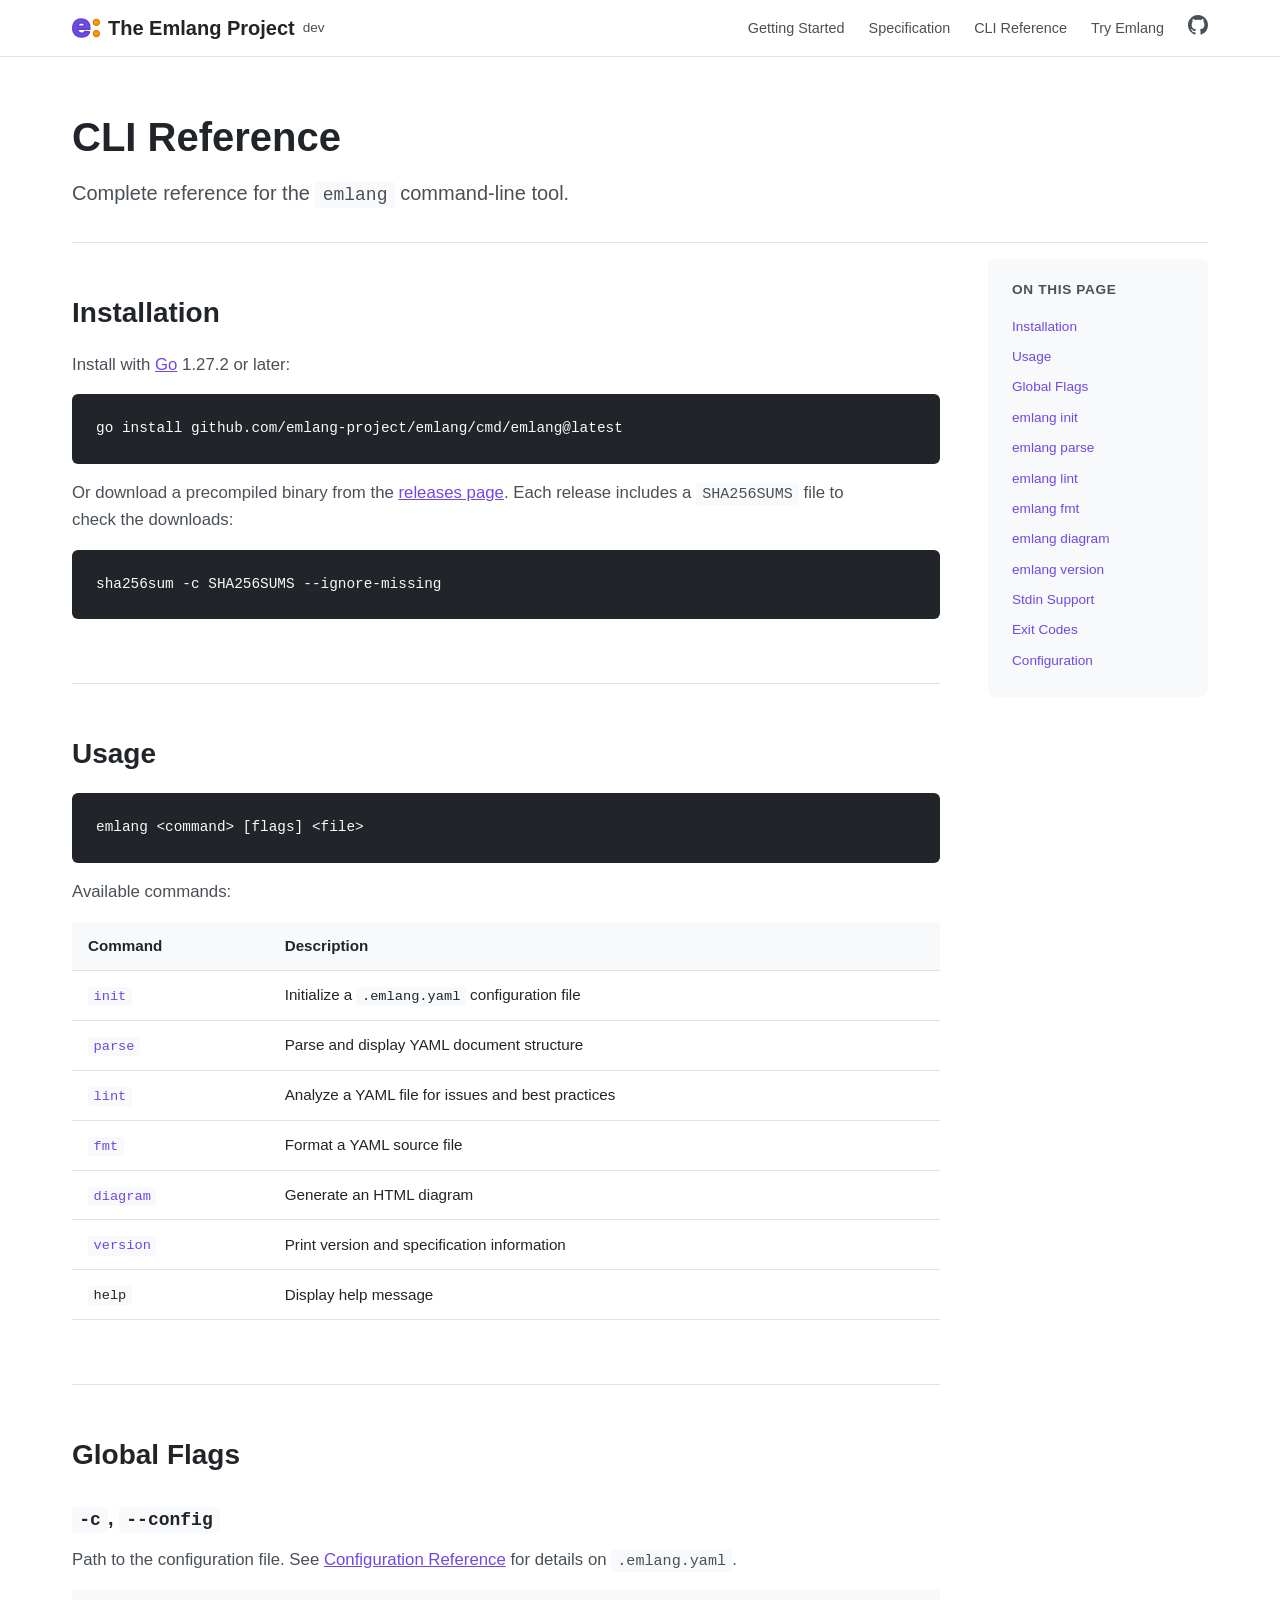
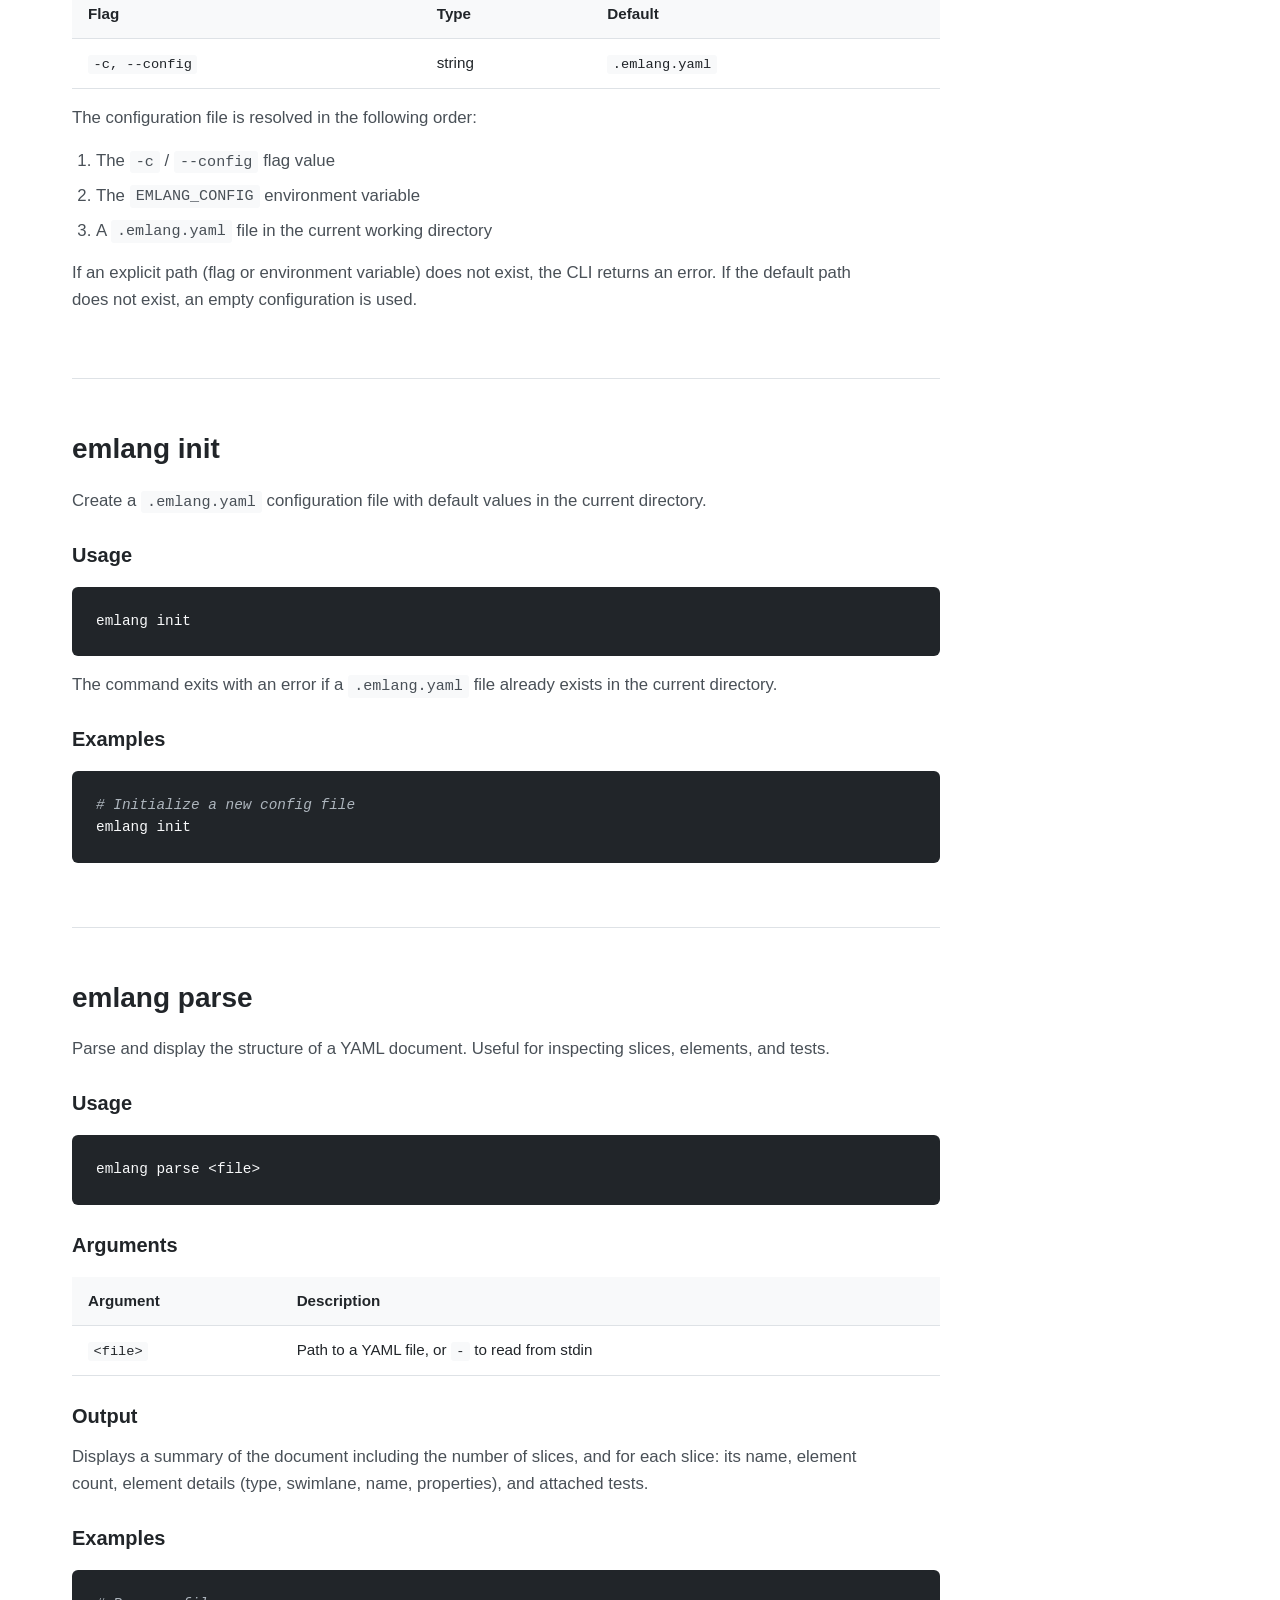
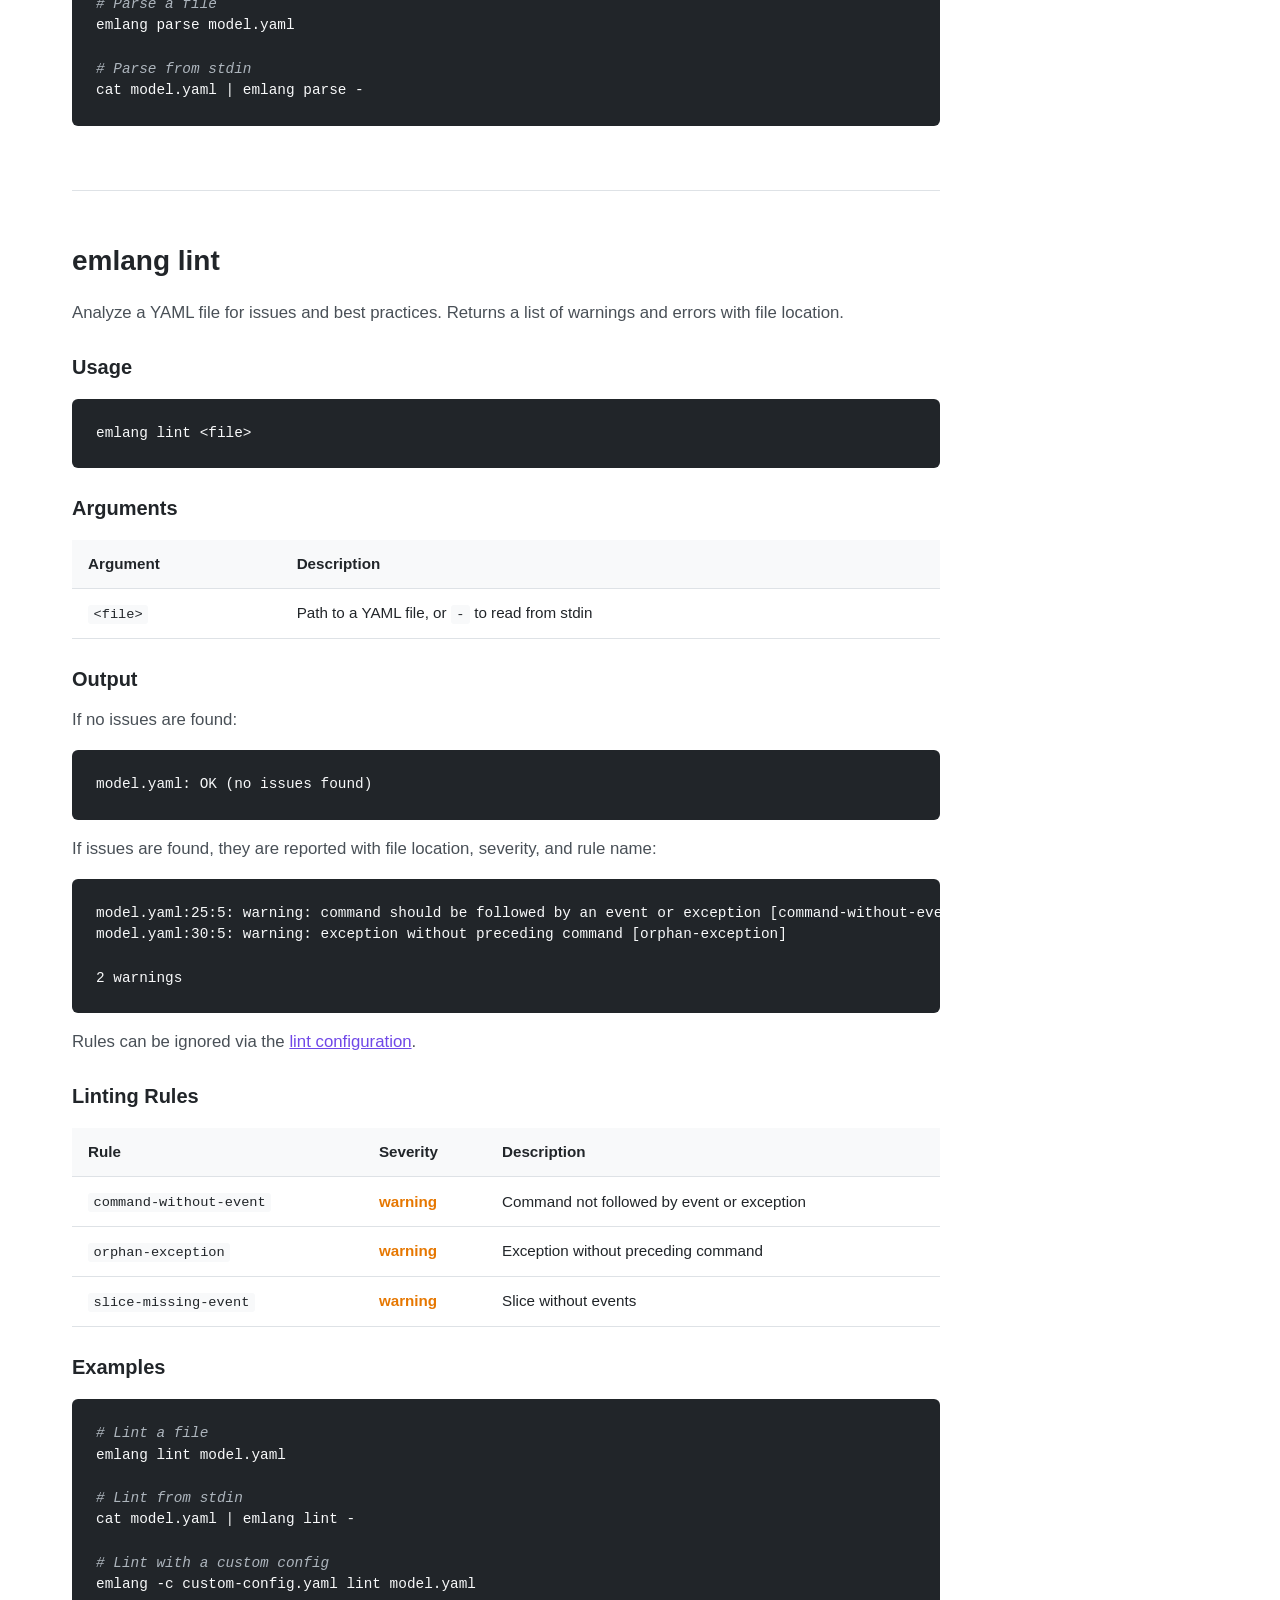
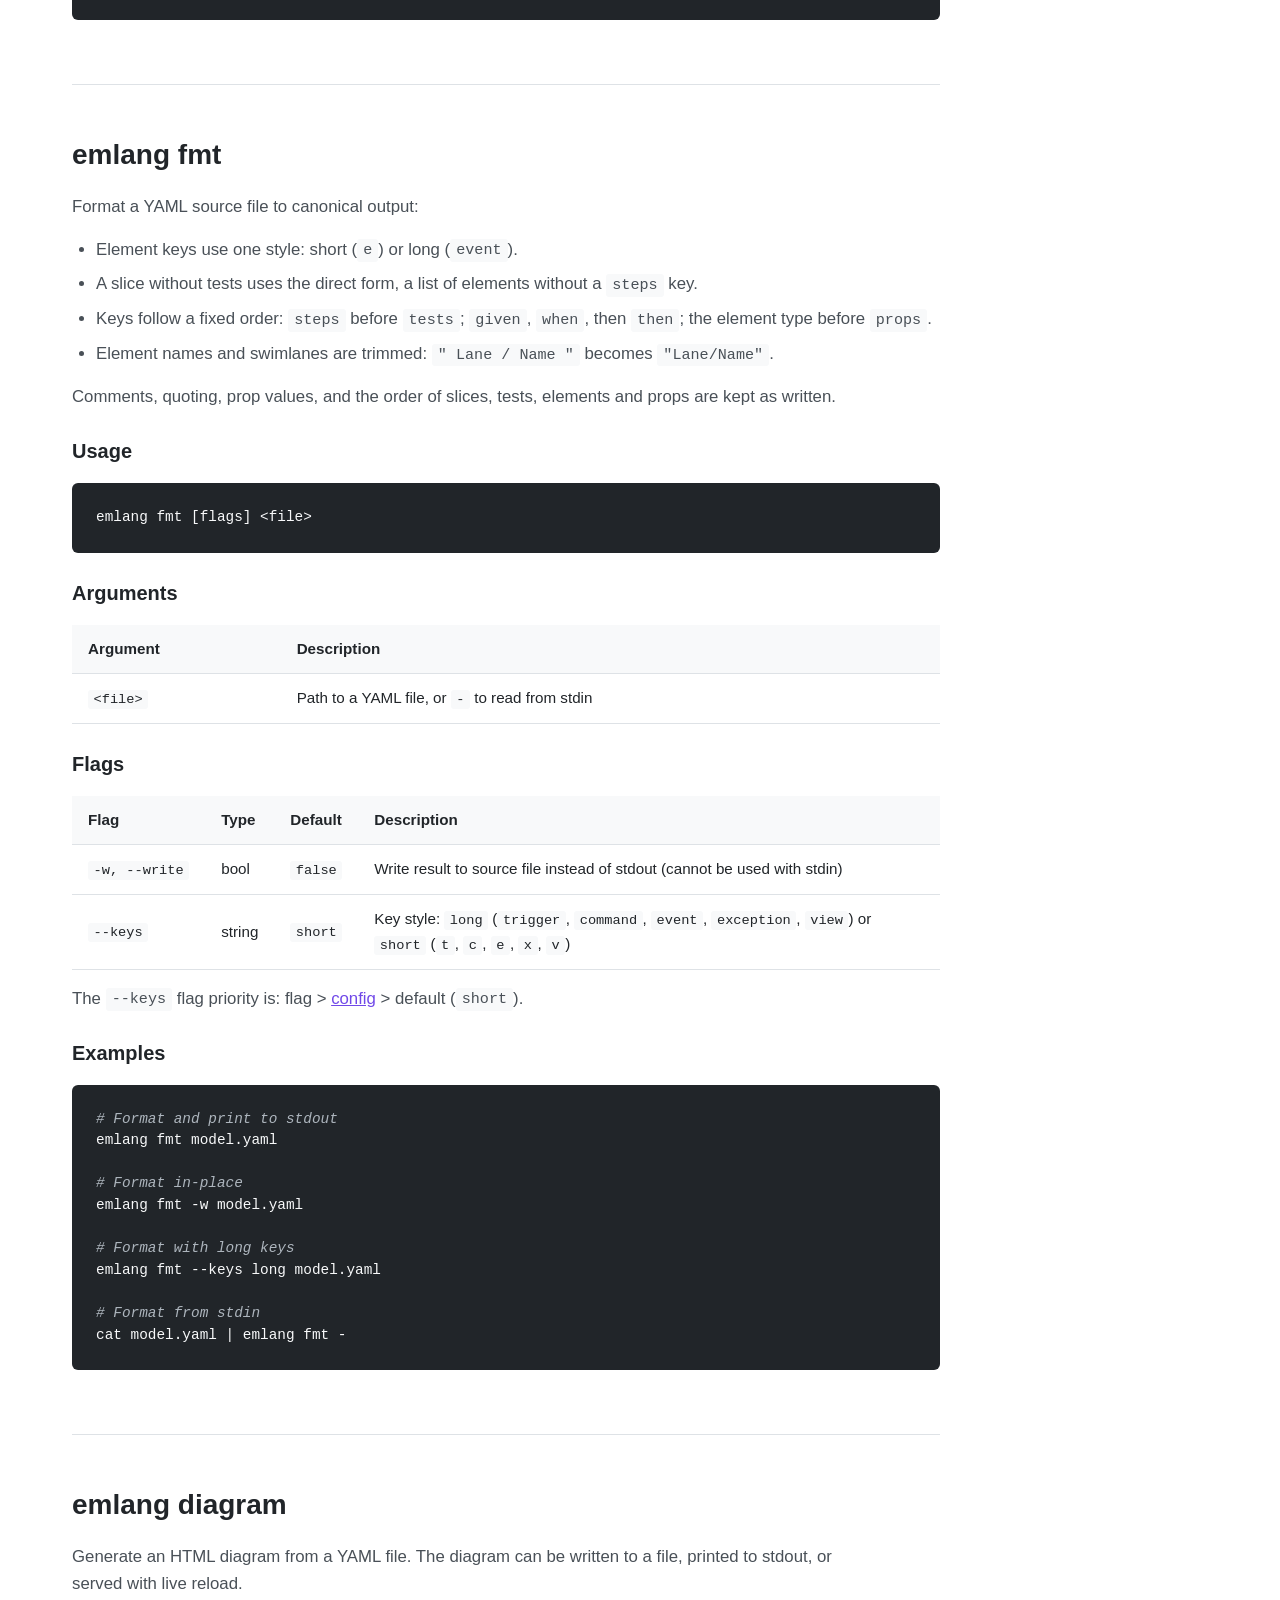
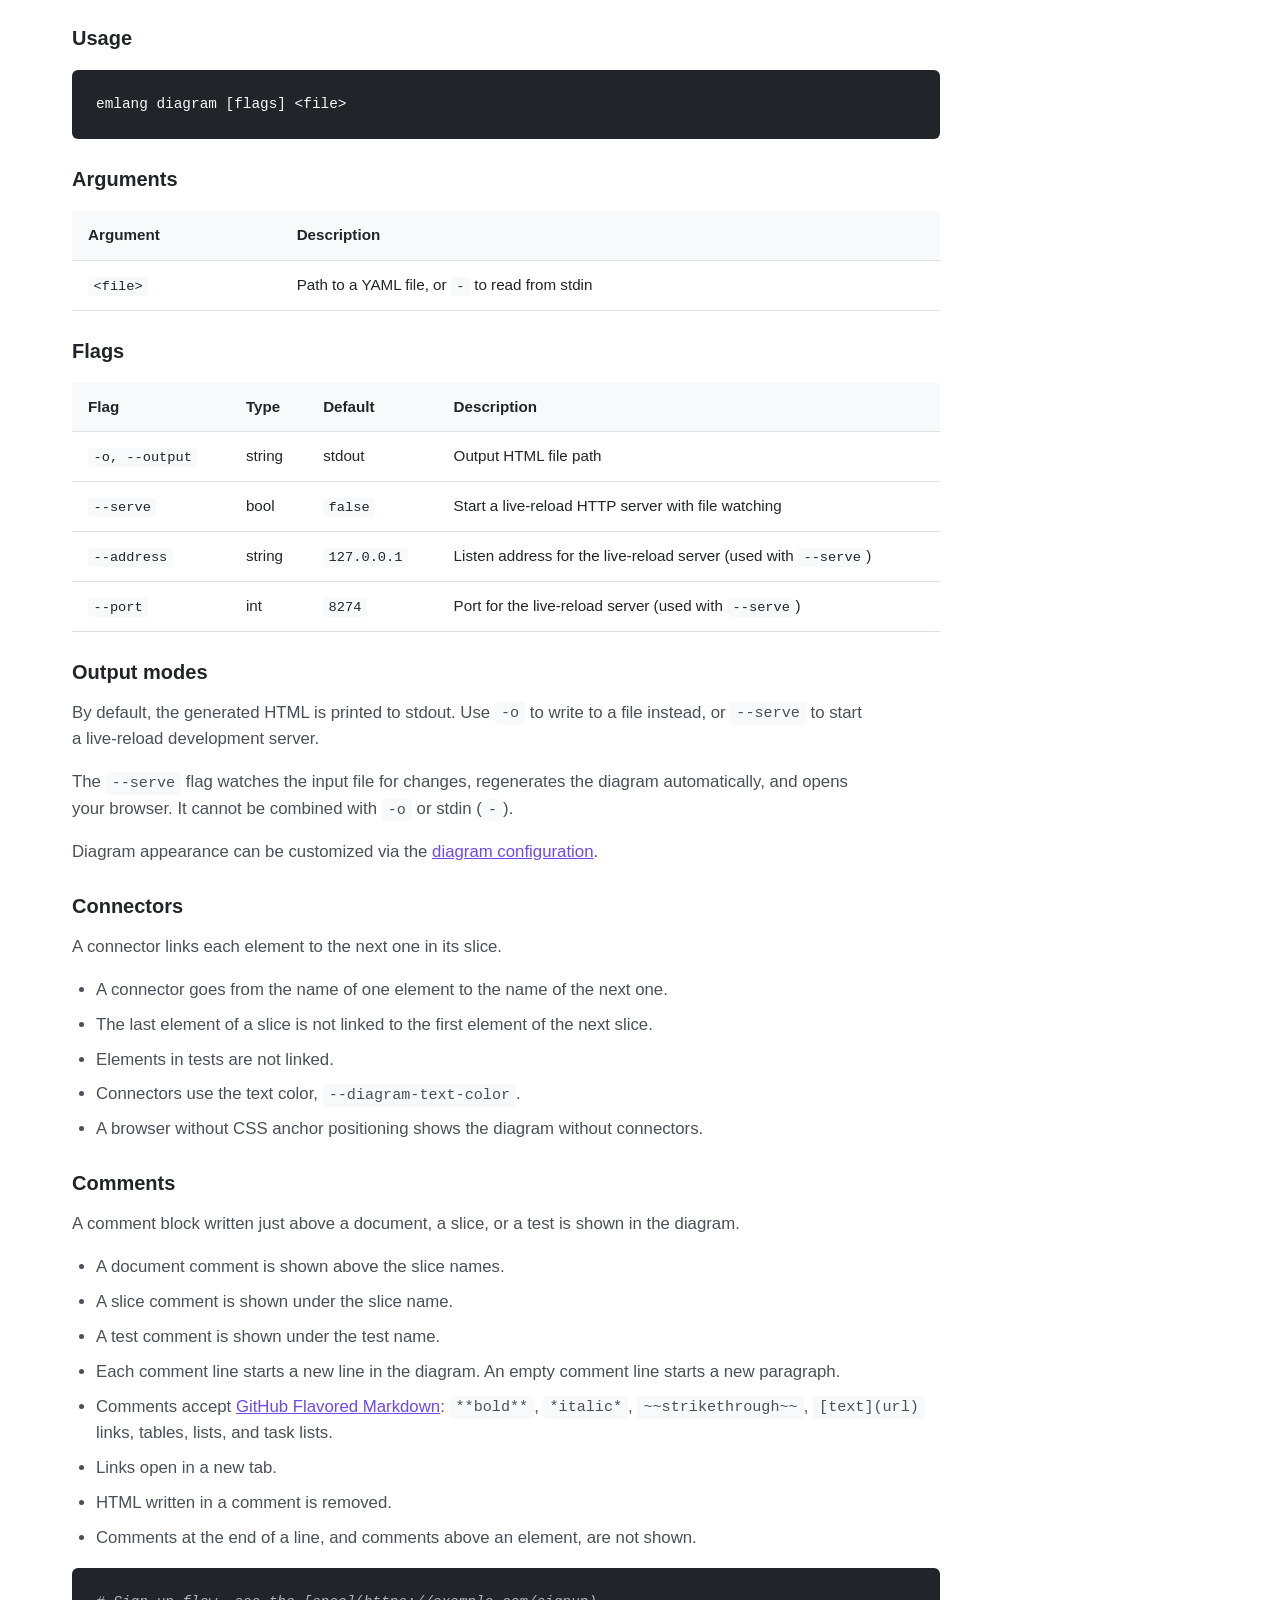
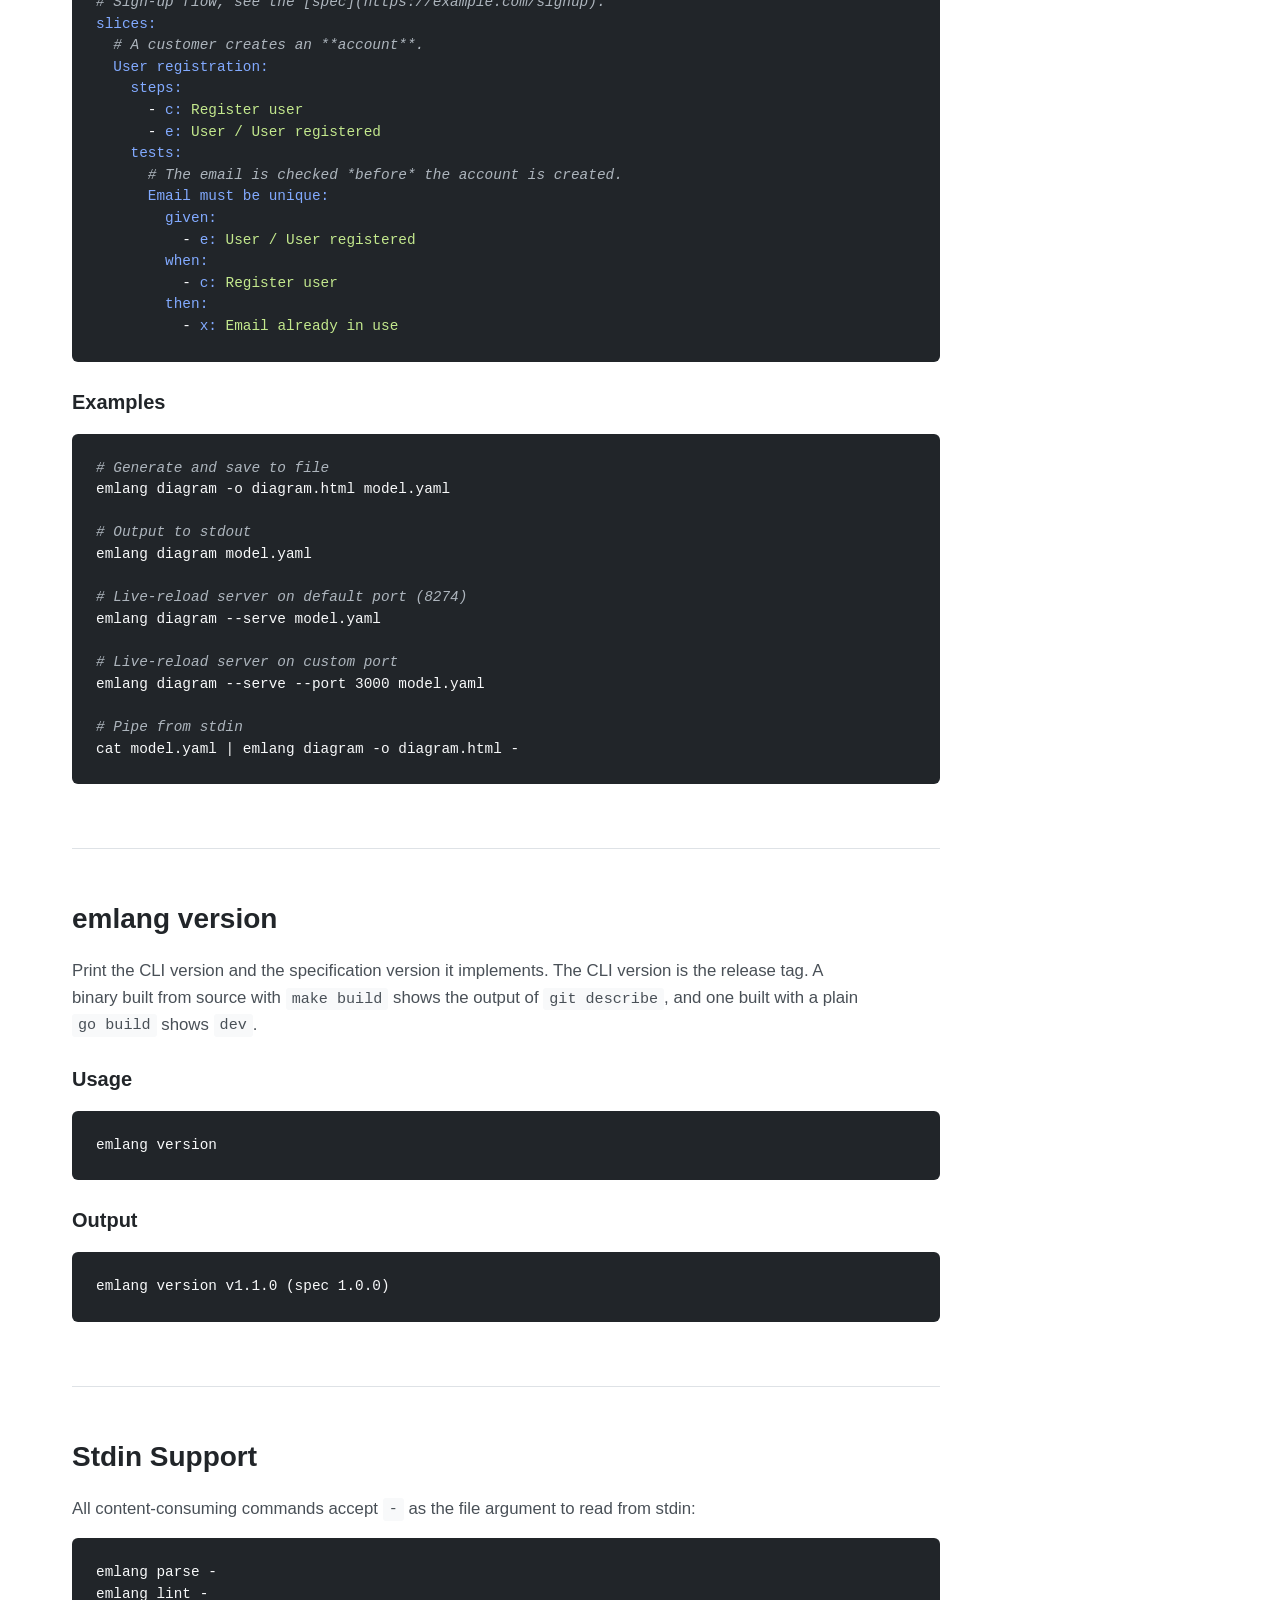
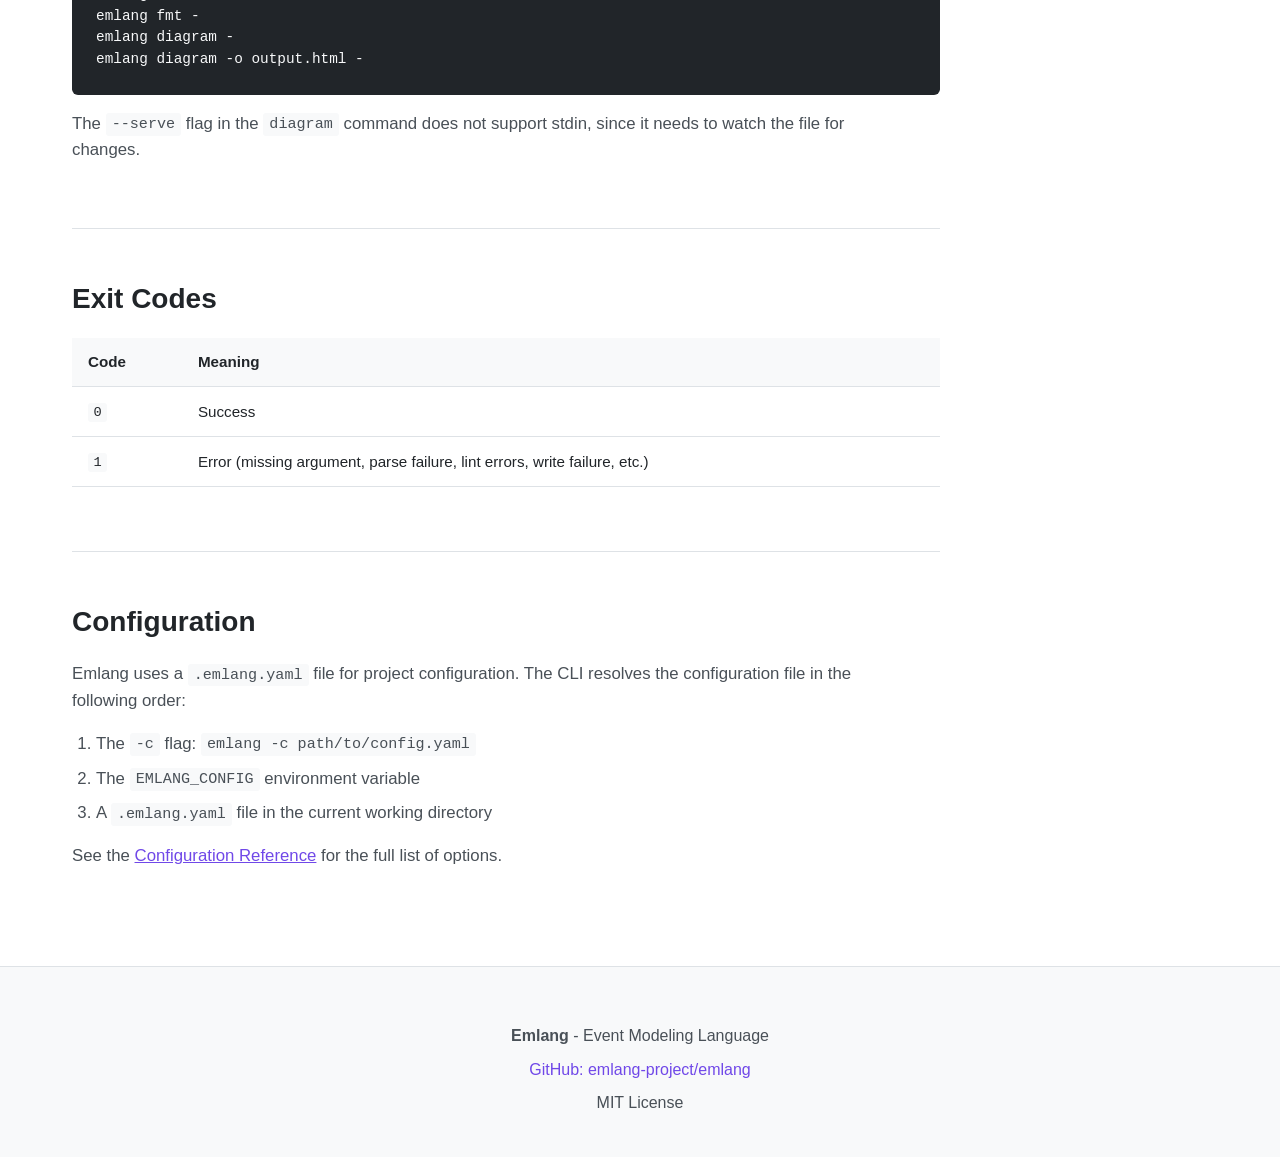
==== commit a3cb10c7: "docs: link the GitHub footer links to the emlang repository Co-Authored-By: Claude Opus 5.5 <noreply" ====
--- a/docs/cli.html
+++ b/docs/cli.html
@@ -21,7 +21,7 @@
                 <li><a href="spec.html">Specification</a></li>
                 <li><a href="cli.html">CLI Reference</a></li>
                 <li><a href="repl.html" target="_blank">Try Emlang</a></li>
-                <li><a href="https://github.com/emlang-project" target="_blank" aria-label="GitHub" class="nav-github"><svg viewBox="0 0 16 16" width="20" height="20" fill="currentColor"><path d="M8 0C3.58 0 0 3.58 0 8c0 3.54 2.29 6.53 5.47 7.59.4.07.55-.17.55-.38 0-.19-.01-.82-.01-1.49-2.01.37-2.53-.49-2.69-.94-.09-.23-.48-.94-.82-1.13-.28-.15-.68-.52-.01-.53.63-.01 1.08.58 1.23.82.72 1.21 1.87.87 2.33.66.07-.52.28-.87.51-1.07-1.78-.2-3.64-.89-3.64-3.95 0-.87.31-1.59.82-2.15-.08-.2-.36-1.02.08-2.12 0 0 .67-.21 2.2.82.64-.18 1.32-.27 2-.27.68 0 1.36.09 2 .27 1.53-1.04 2.2-.82 2.2-.82.44 1.1.16 1.92.08 2.12.51.56.82 1.27.82 2.15 0 3.07-1.87 3.75-3.65 3.95.29.25.54.73.54 1.48 0 1.07-.01 1.93-.01 2.2 0 .21.15.46.55.38A8.013 8.013 0 0016 8c0-4.42-3.58-8-8-8z"/></svg></a></li>
+                <li><a href="https://github.com/emlang-project/emlang" target="_blank" aria-label="GitHub" class="nav-github"><svg viewBox="0 0 16 16" width="20" height="20" fill="currentColor"><path d="M8 0C3.58 0 0 3.58 0 8c0 3.54 2.29 6.53 5.47 7.59.4.07.55-.17.55-.38 0-.19-.01-.82-.01-1.49-2.01.37-2.53-.49-2.69-.94-.09-.23-.48-.94-.82-1.13-.28-.15-.68-.52-.01-.53.63-.01 1.08.58 1.23.82.72 1.21 1.87.87 2.33.66.07-.52.28-.87.51-1.07-1.78-.2-3.64-.89-3.64-3.95 0-.87.31-1.59.82-2.15-.08-.2-.36-1.02.08-2.12 0 0 .67-.21 2.2.82.64-.18 1.32-.27 2-.27.68 0 1.36.09 2 .27 1.53-1.04 2.2-.82 2.2-.82.44 1.1.16 1.92.08 2.12.51.56.82 1.27.82 2.15 0 3.07-1.87 3.75-3.65 3.95.29.25.54.73.54 1.48 0 1.07-.01 1.93-.01 2.2 0 .21.15.46.55.38A8.013 8.013 0 0016 8c0-4.42-3.58-8-8-8z"/></svg></a></li>
             </ul>
         </div>
     </nav>
@@ -560,7 +560,7 @@
     <footer>
         <div class="container">
             <p><strong>Emlang</strong> - Event Modeling Language</p>
-            <p><a href="https://github.com/emlang-project">GitHub: emlang-project</a></p>
+            <p><a href="https://github.com/emlang-project/emlang">GitHub: emlang-project/emlang</a></p>
             <p>MIT License</p>
         </div>
     </footer>
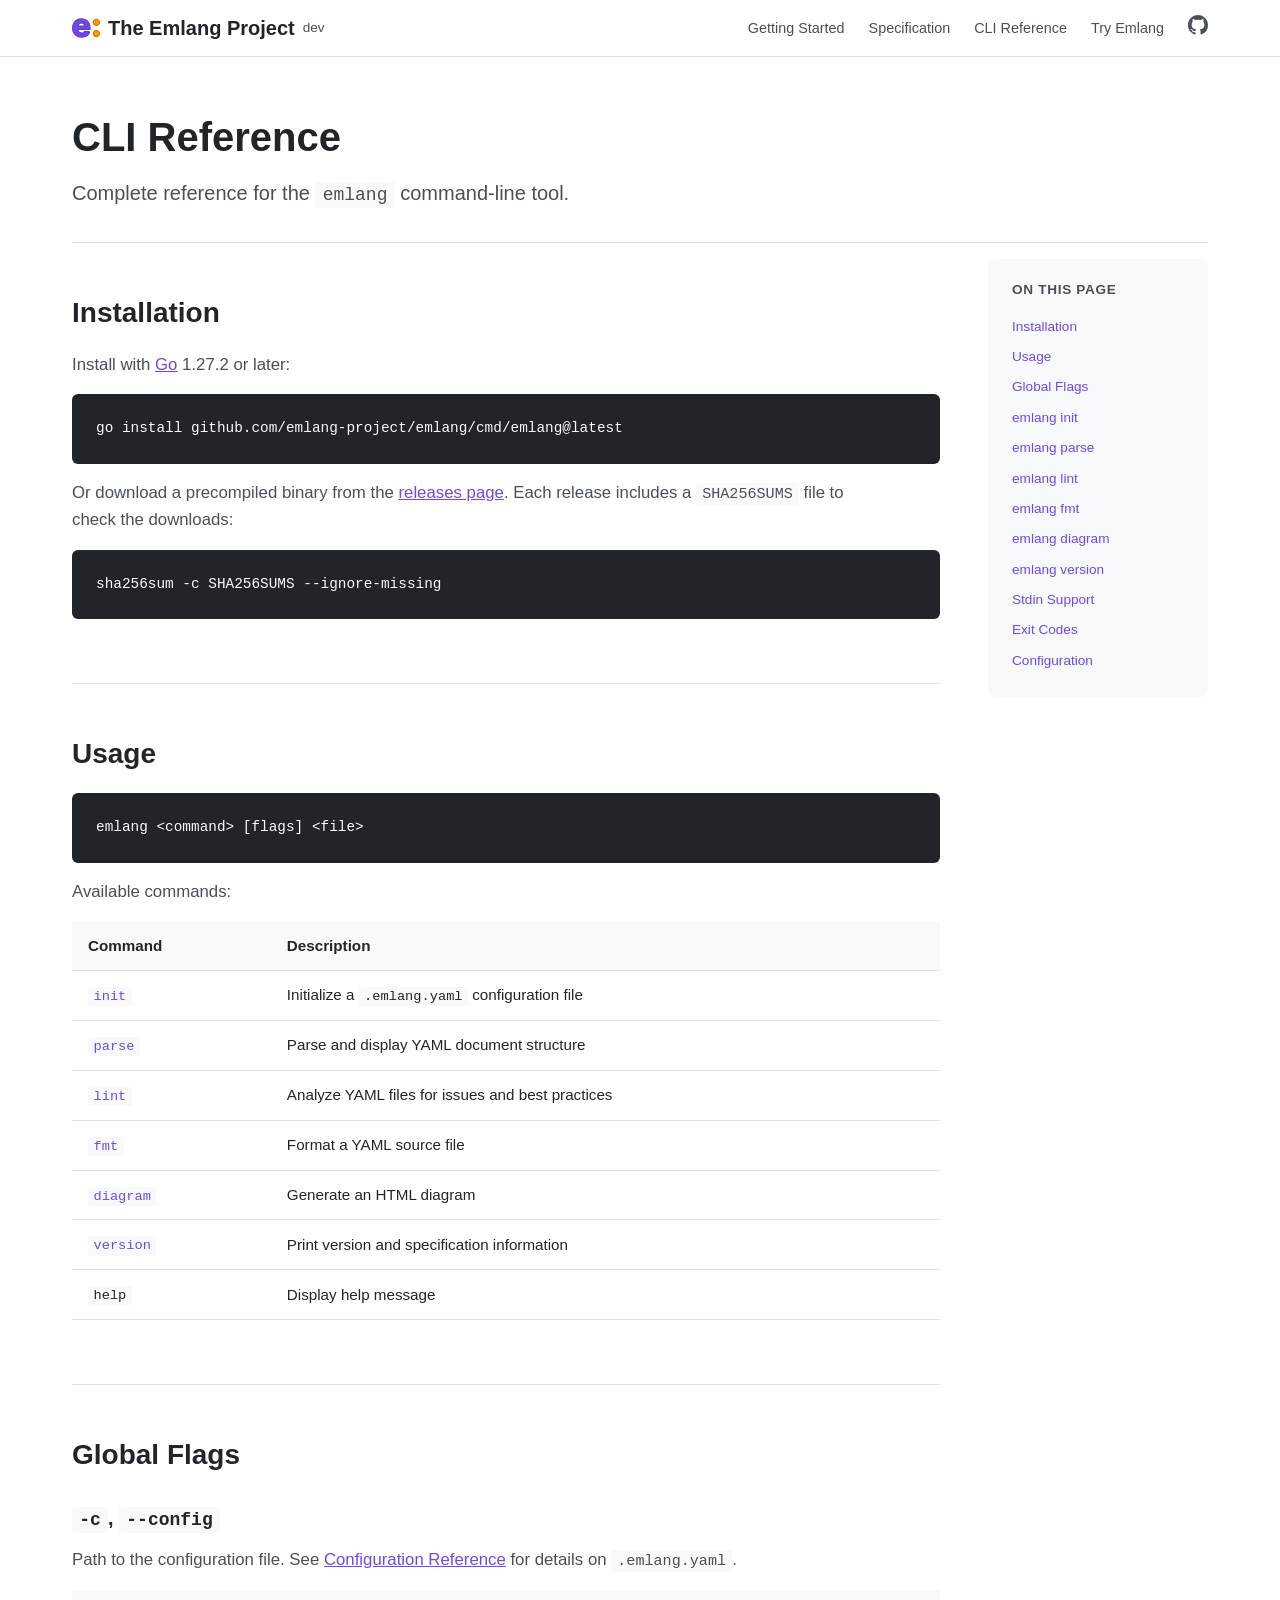
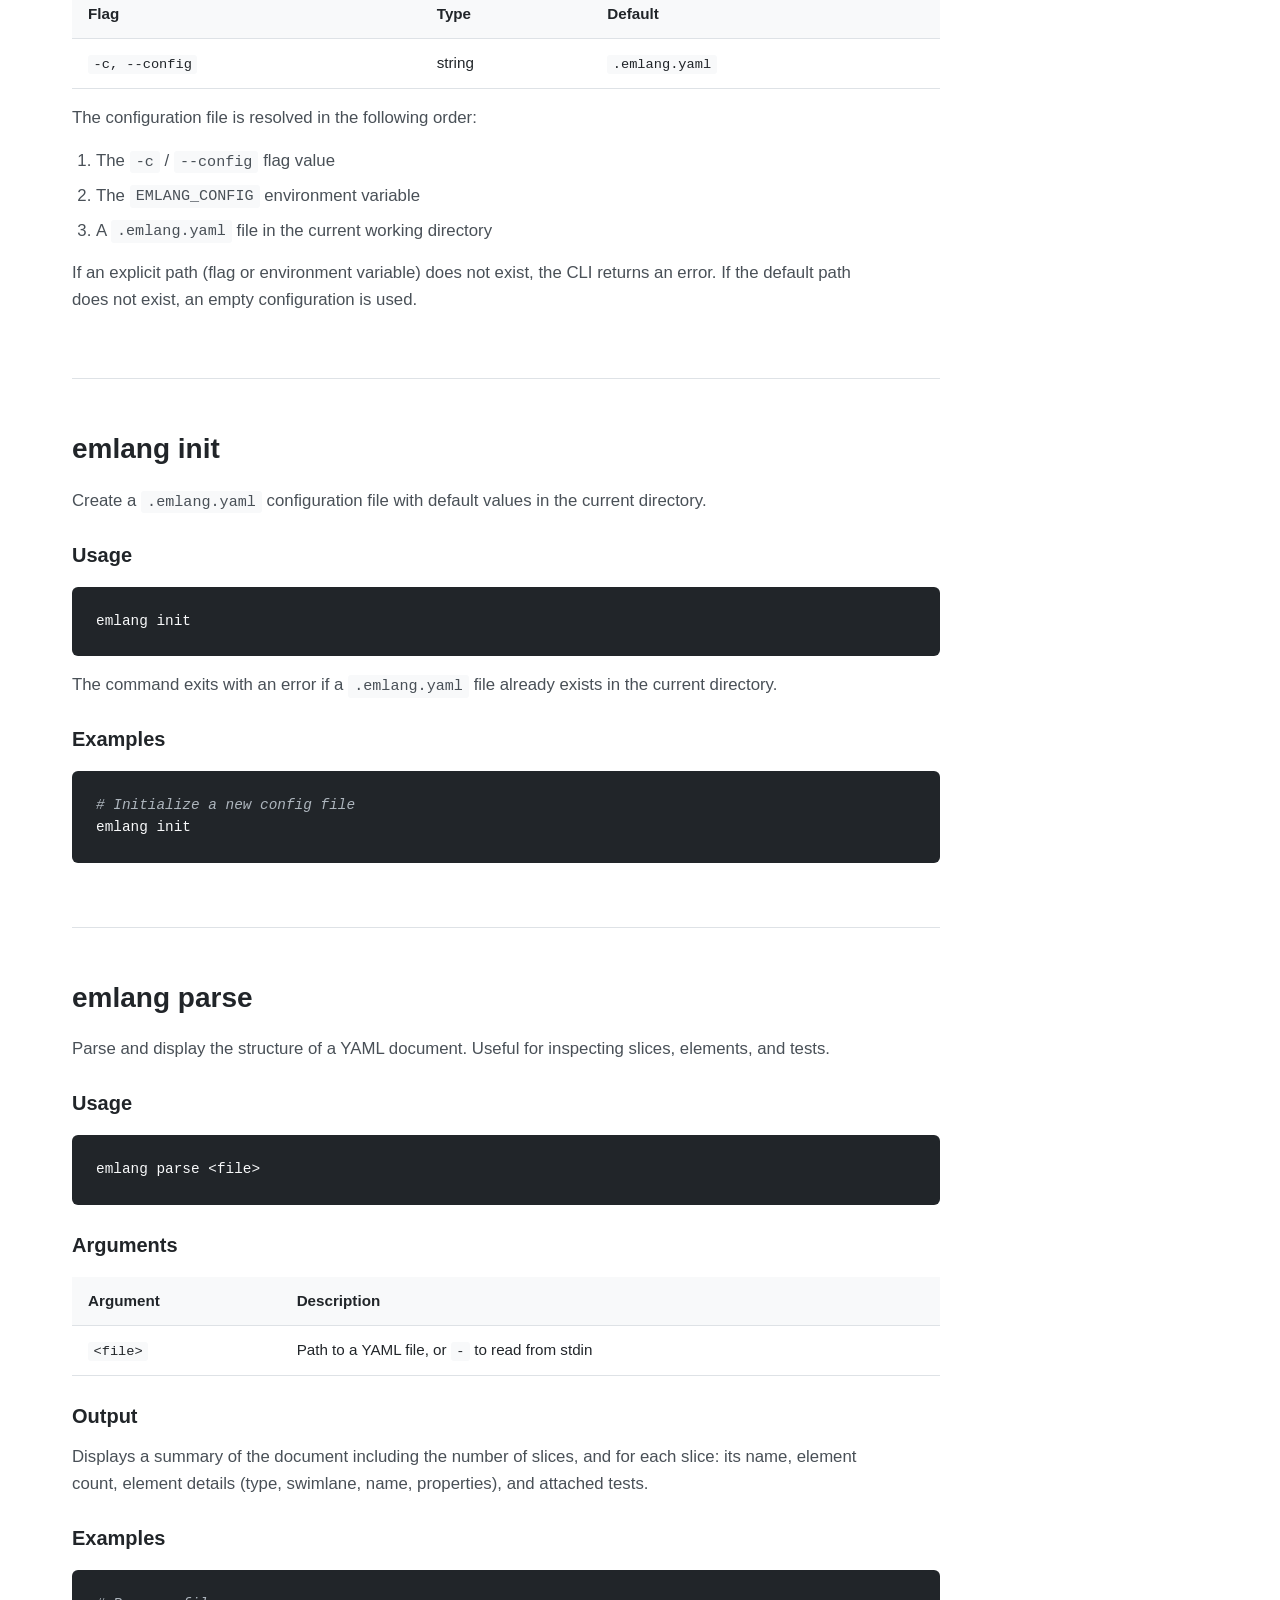
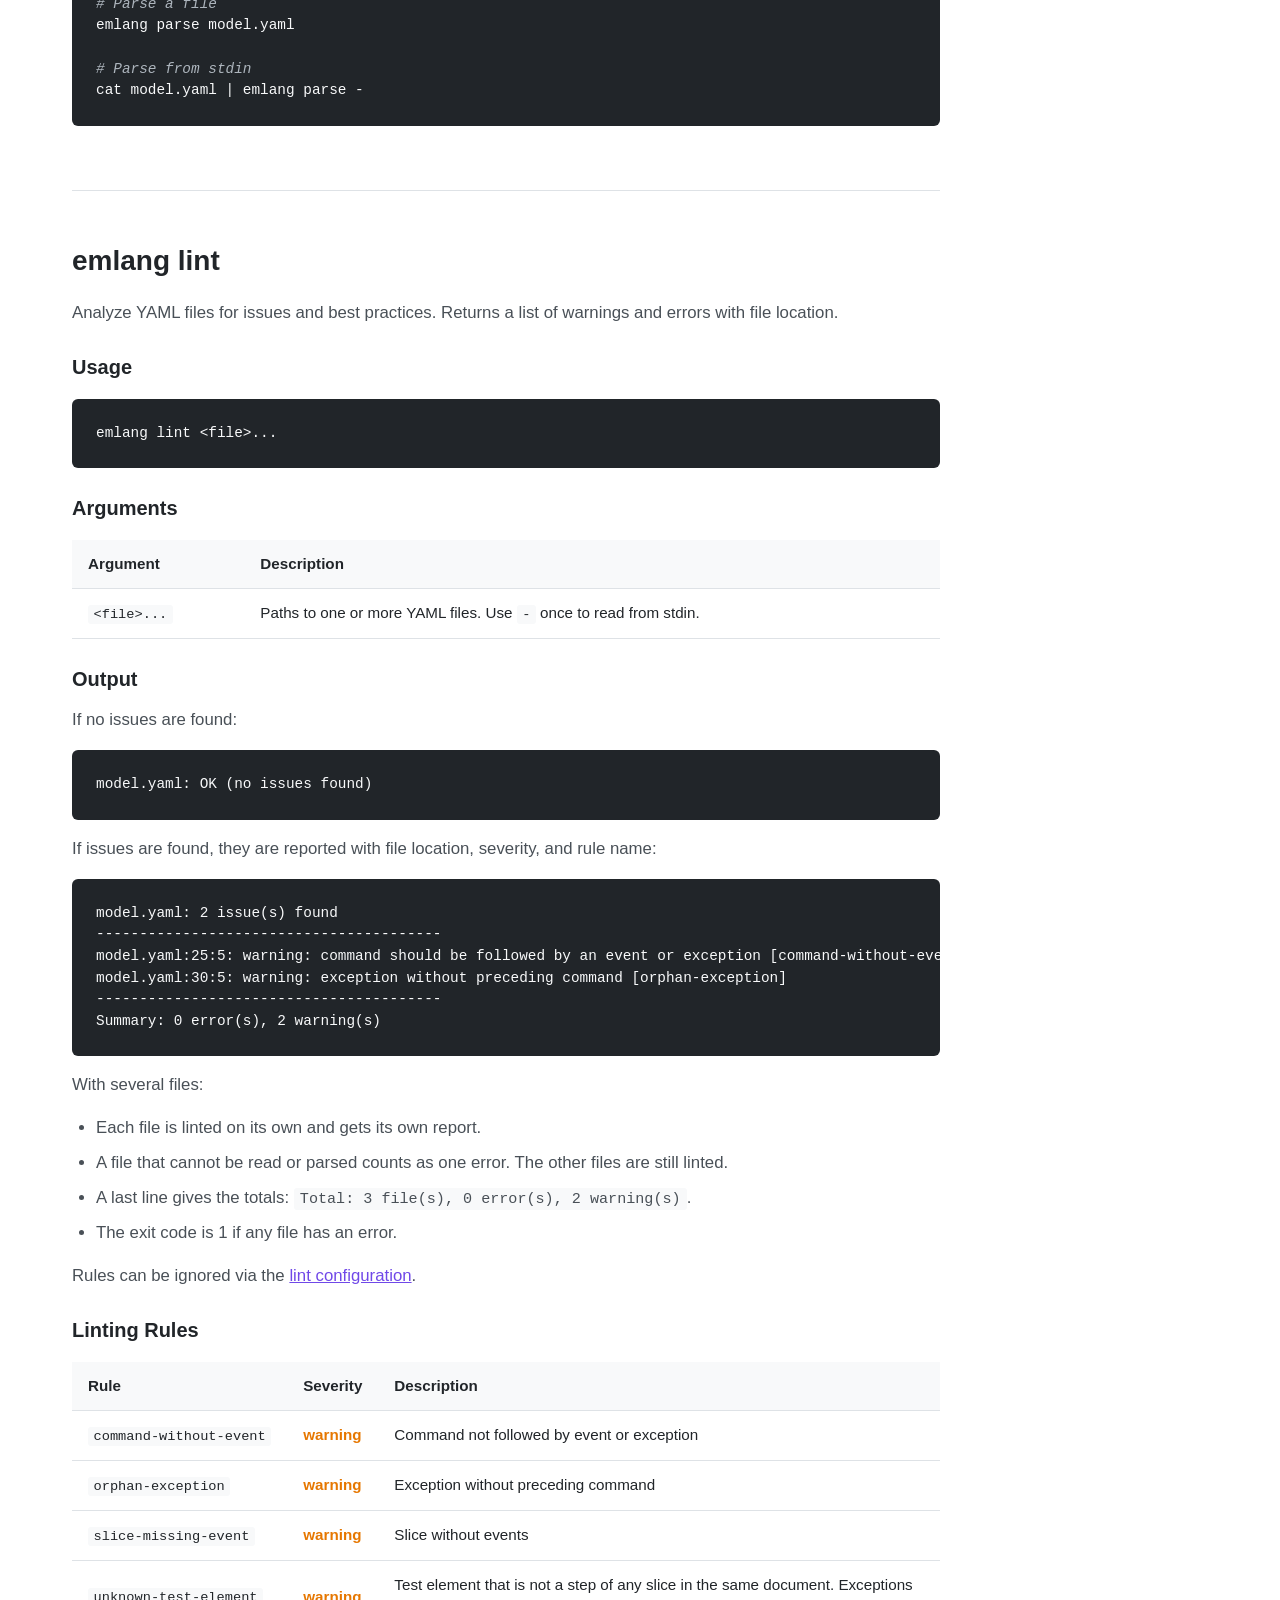
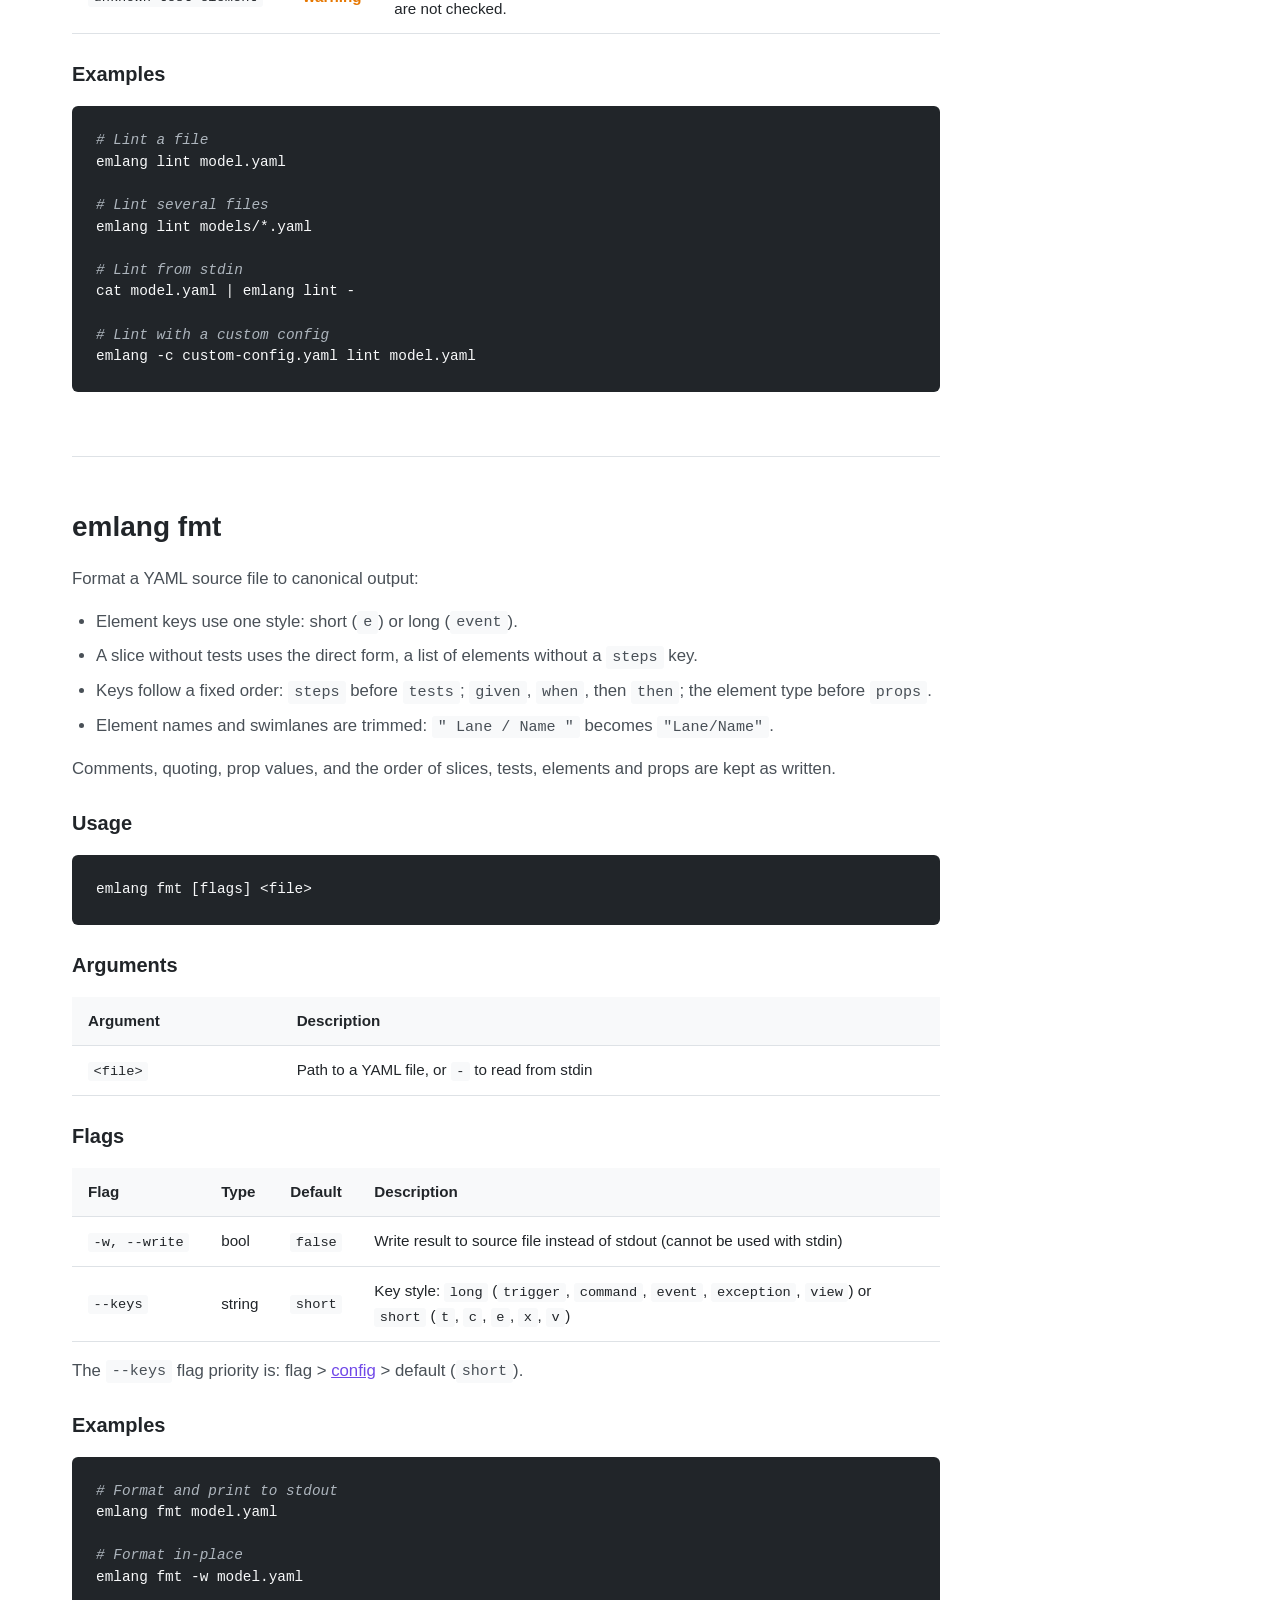
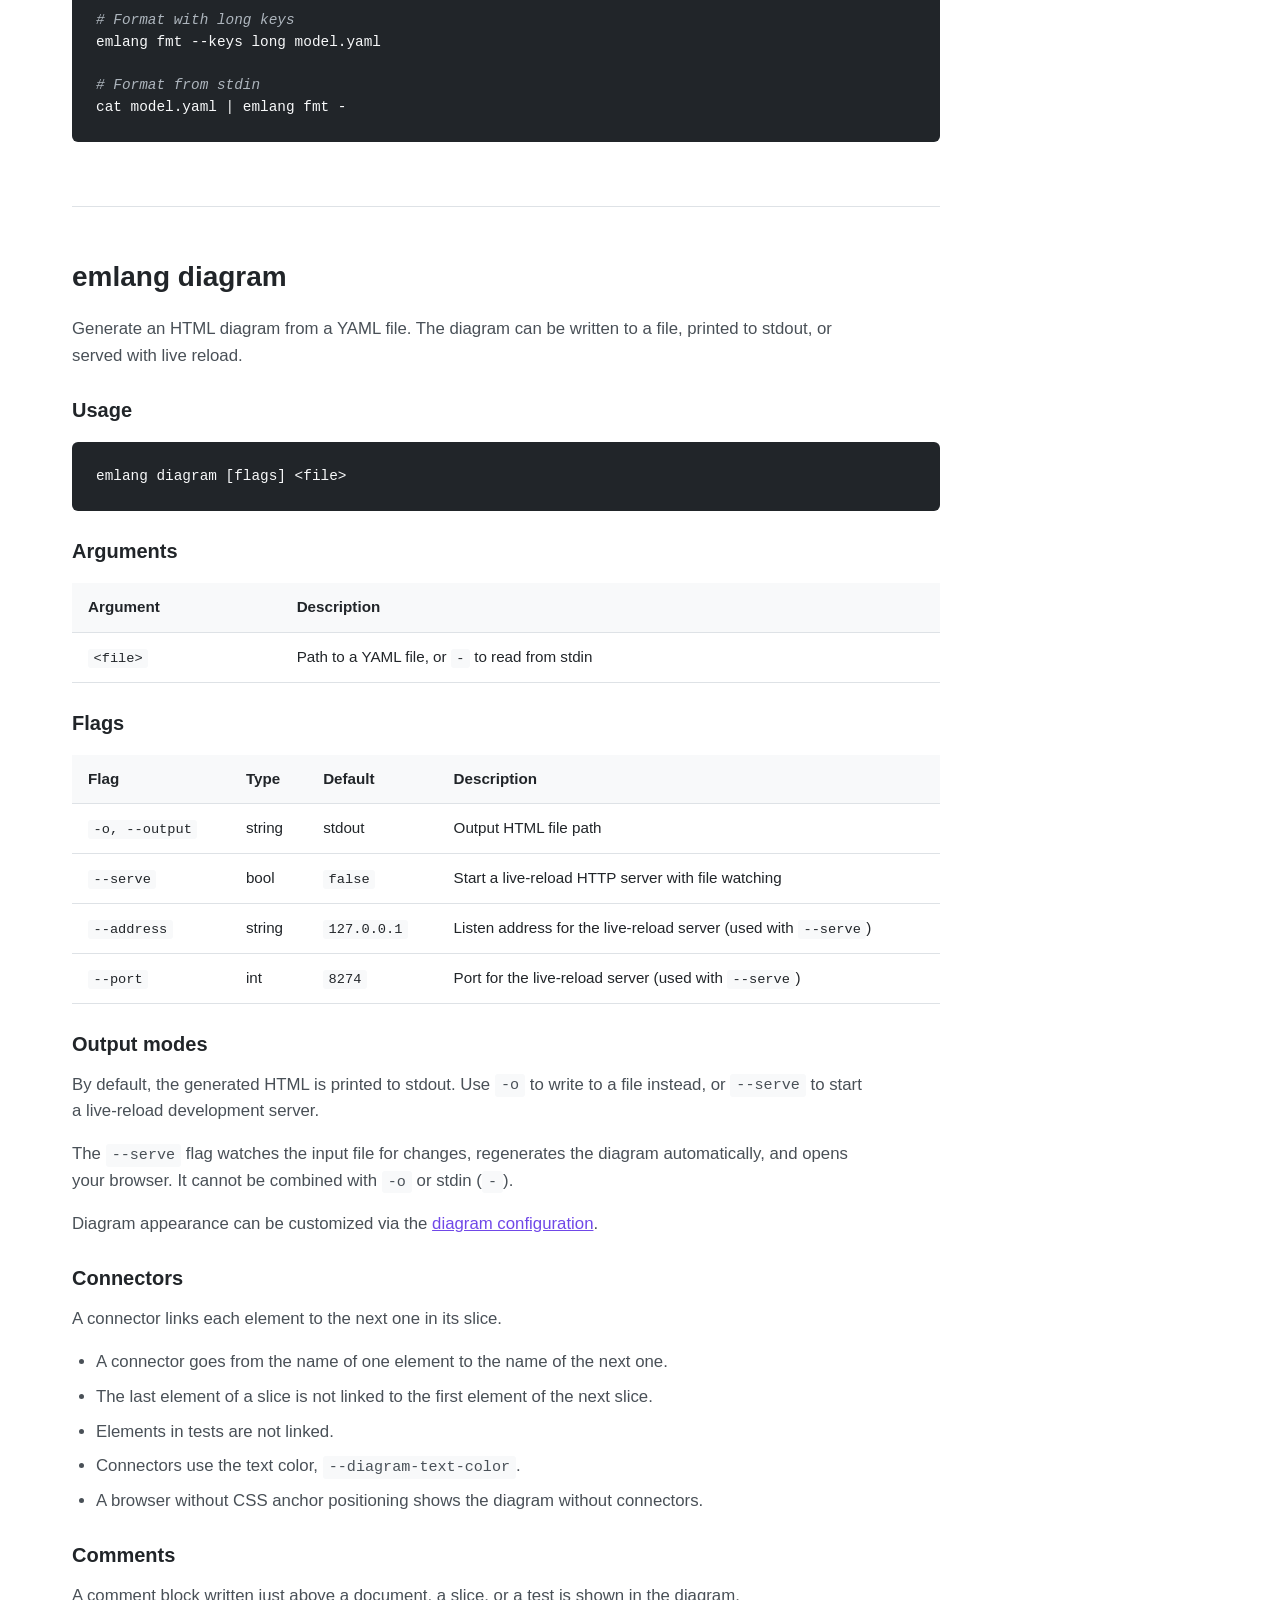
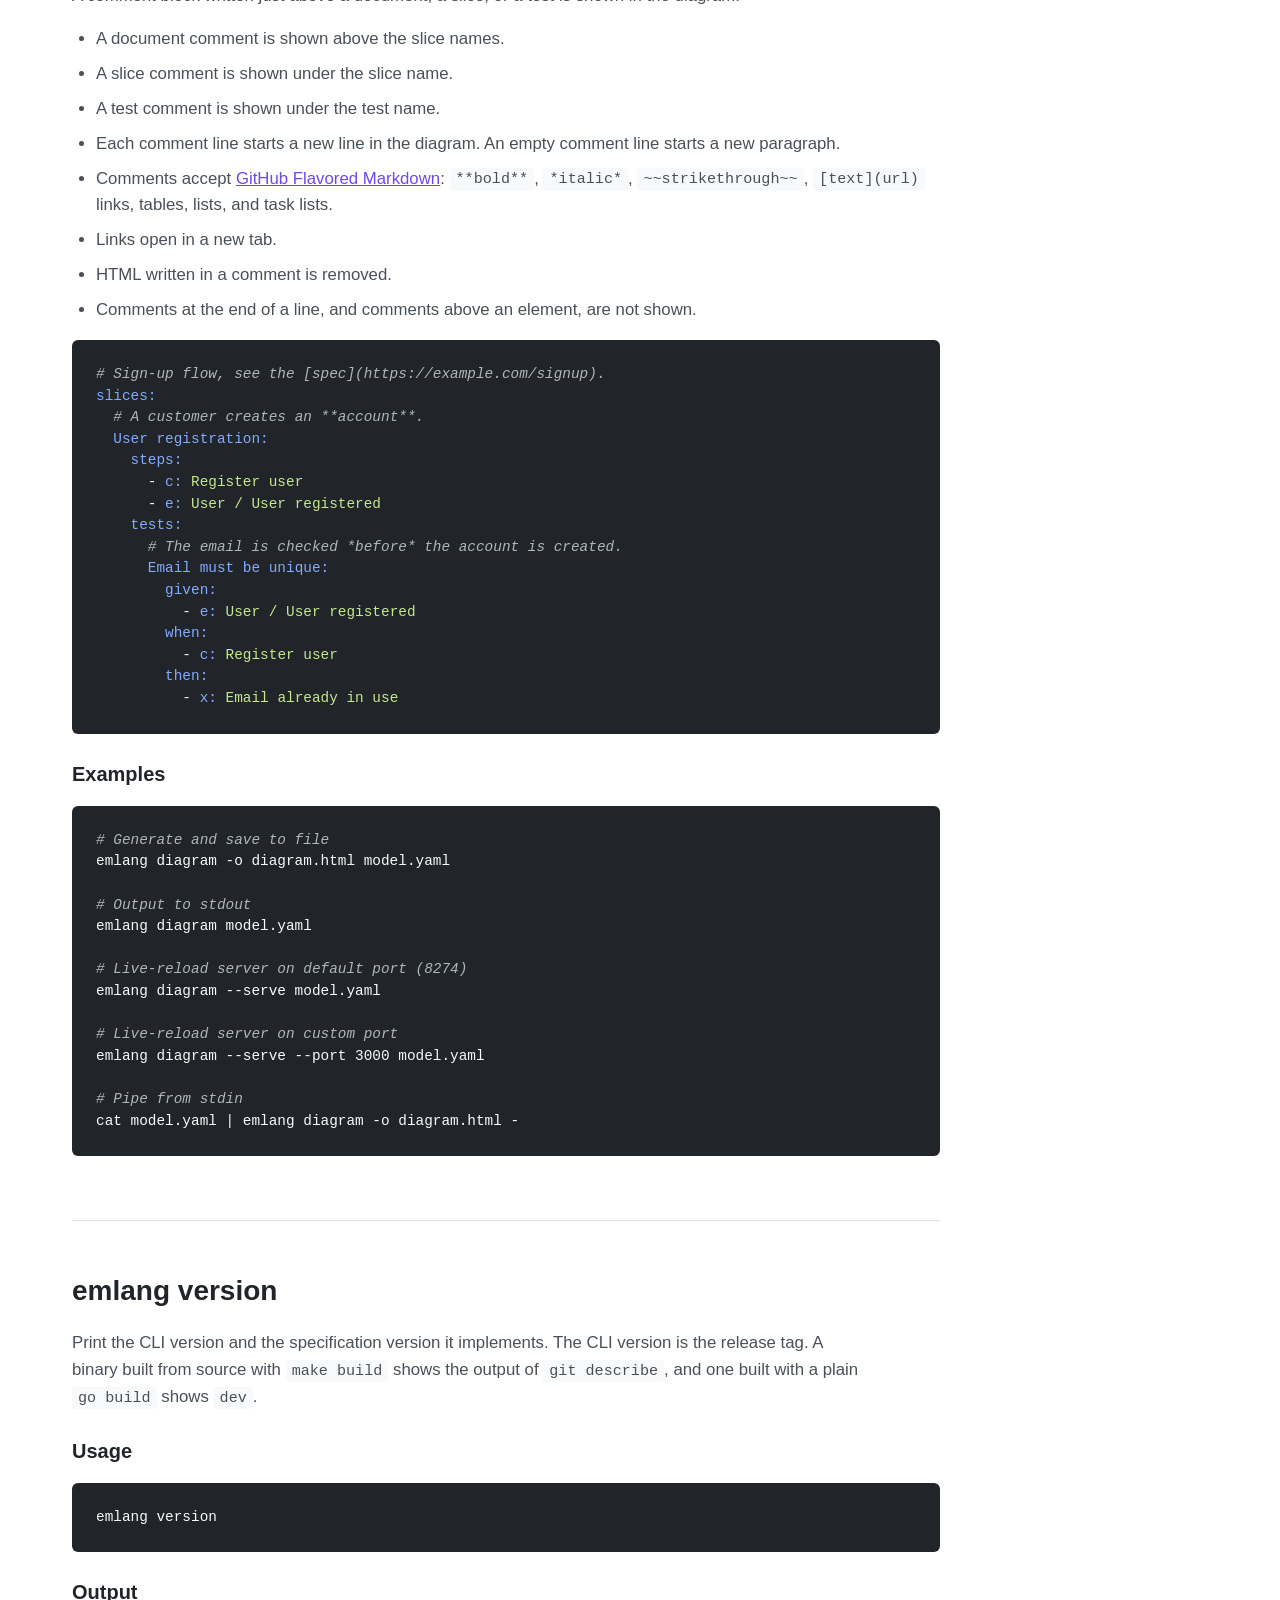
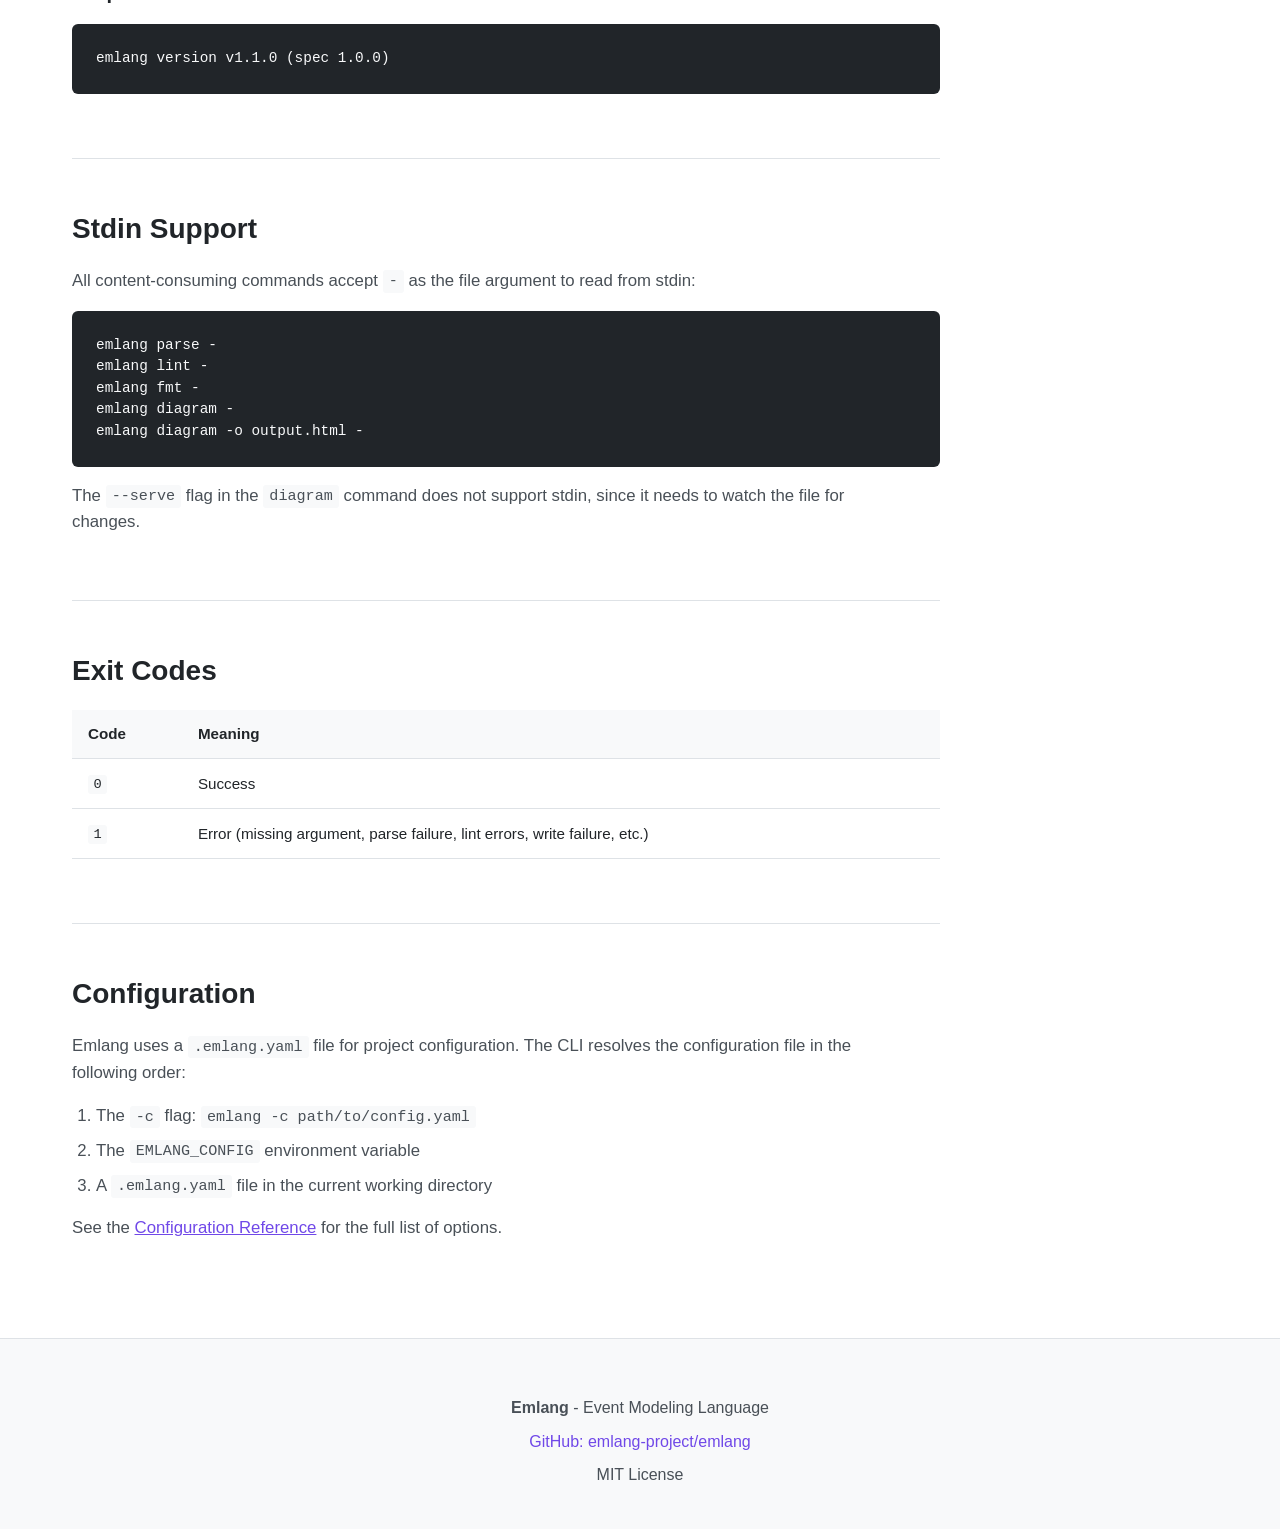
==== commit 0fb45b81: "feat: lint several files in one run emlang lint takes one or more files, and - for stdin at most onc" ====
--- a/docs/cli.html
+++ b/docs/cli.html
@@ -72,7 +72,7 @@
                         </tr>
                         <tr>
                             <td><code><a href="#lint" style="color: var(--violet-6); text-decoration: none;">lint</a></code></td>
-                            <td>Analyze a YAML file for issues and best practices</td>
+                            <td>Analyze YAML files for issues and best practices</td>
                         </tr>
                         <tr>
                             <td><code><a href="#fmt" style="color: var(--violet-6); text-decoration: none;">fmt</a></code></td>
@@ -185,10 +185,10 @@
 
         <section id="lint">
             <h2>emlang lint</h2>
-            <p>Analyze a YAML file for issues and best practices. Returns a list of warnings and errors with file location.</p>
+            <p>Analyze YAML files for issues and best practices. Returns a list of warnings and errors with file location.</p>
 
             <h3>Usage</h3>
-            <pre><code>emlang lint &lt;file&gt;</code></pre>
+            <pre><code>emlang lint &lt;file&gt;...</code></pre>
 
             <h3>Arguments</h3>
             <div class="table-wrapper">
@@ -201,8 +201,8 @@
                     </thead>
                     <tbody>
                         <tr>
-                            <td><code>&lt;file&gt;</code></td>
-                            <td>Path to a YAML file, or <code>-</code> to read from stdin</td>
+                            <td><code>&lt;file&gt;...</code></td>
+                            <td>Paths to one or more YAML files. Use <code>-</code> once to read from stdin.</td>
                         </tr>
                     </tbody>
                 </table>
@@ -212,10 +212,19 @@
             <p>If no issues are found:</p>
             <pre><code>model.yaml: OK (no issues found)</code></pre>
             <p>If issues are found, they are reported with file location, severity, and rule name:</p>
-            <pre><code>model.yaml:25:5: warning: command should be followed by an event or exception [command-without-event]
+            <pre><code>model.yaml: 2 issue(s) found
+----------------------------------------
+model.yaml:25:5: warning: command should be followed by an event or exception [command-without-event]
 model.yaml:30:5: warning: exception without preceding command [orphan-exception]
-
-2 warnings</code></pre>
+----------------------------------------
+Summary: 0 error(s), 2 warning(s)</code></pre>
+            <p>With several files:</p>
+            <ul class="rules">
+                <li>Each file is linted on its own and gets its own report.</li>
+                <li>A file that cannot be read or parsed counts as one error. The other files are still linted.</li>
+                <li>A last line gives the totals: <code>Total: 3 file(s), 0 error(s), 2 warning(s)</code>.</li>
+                <li>The exit code is 1 if any file has an error.</li>
+            </ul>
             <p>Rules can be ignored via the <a href="config.html#lint" style="color: var(--violet-6);">lint configuration</a>.</p>
 
             <h3>Linting Rules</h3>
@@ -244,6 +253,11 @@
                             <td style="color: #e67700; font-weight: 600;">warning</td>
                             <td>Slice without events</td>
                         </tr>
+                        <tr>
+                            <td><code>unknown-test-element</code></td>
+                            <td style="color: #e67700; font-weight: 600;">warning</td>
+                            <td>Test element that is not a step of any slice in the same document. Exceptions are not checked.</td>
+                        </tr>
                     </tbody>
                 </table>
             </div>
@@ -253,6 +267,9 @@
                 <button class="copy-btn" onclick="copyCode(this)">Copy</button>
                 <pre><code><span class="hljs-comment"># Lint a file</span>
 emlang lint model.yaml
+
+<span class="hljs-comment"># Lint several files</span>
+emlang lint models/*.yaml
 
 <span class="hljs-comment"># Lint from stdin</span>
 cat model.yaml | emlang lint -
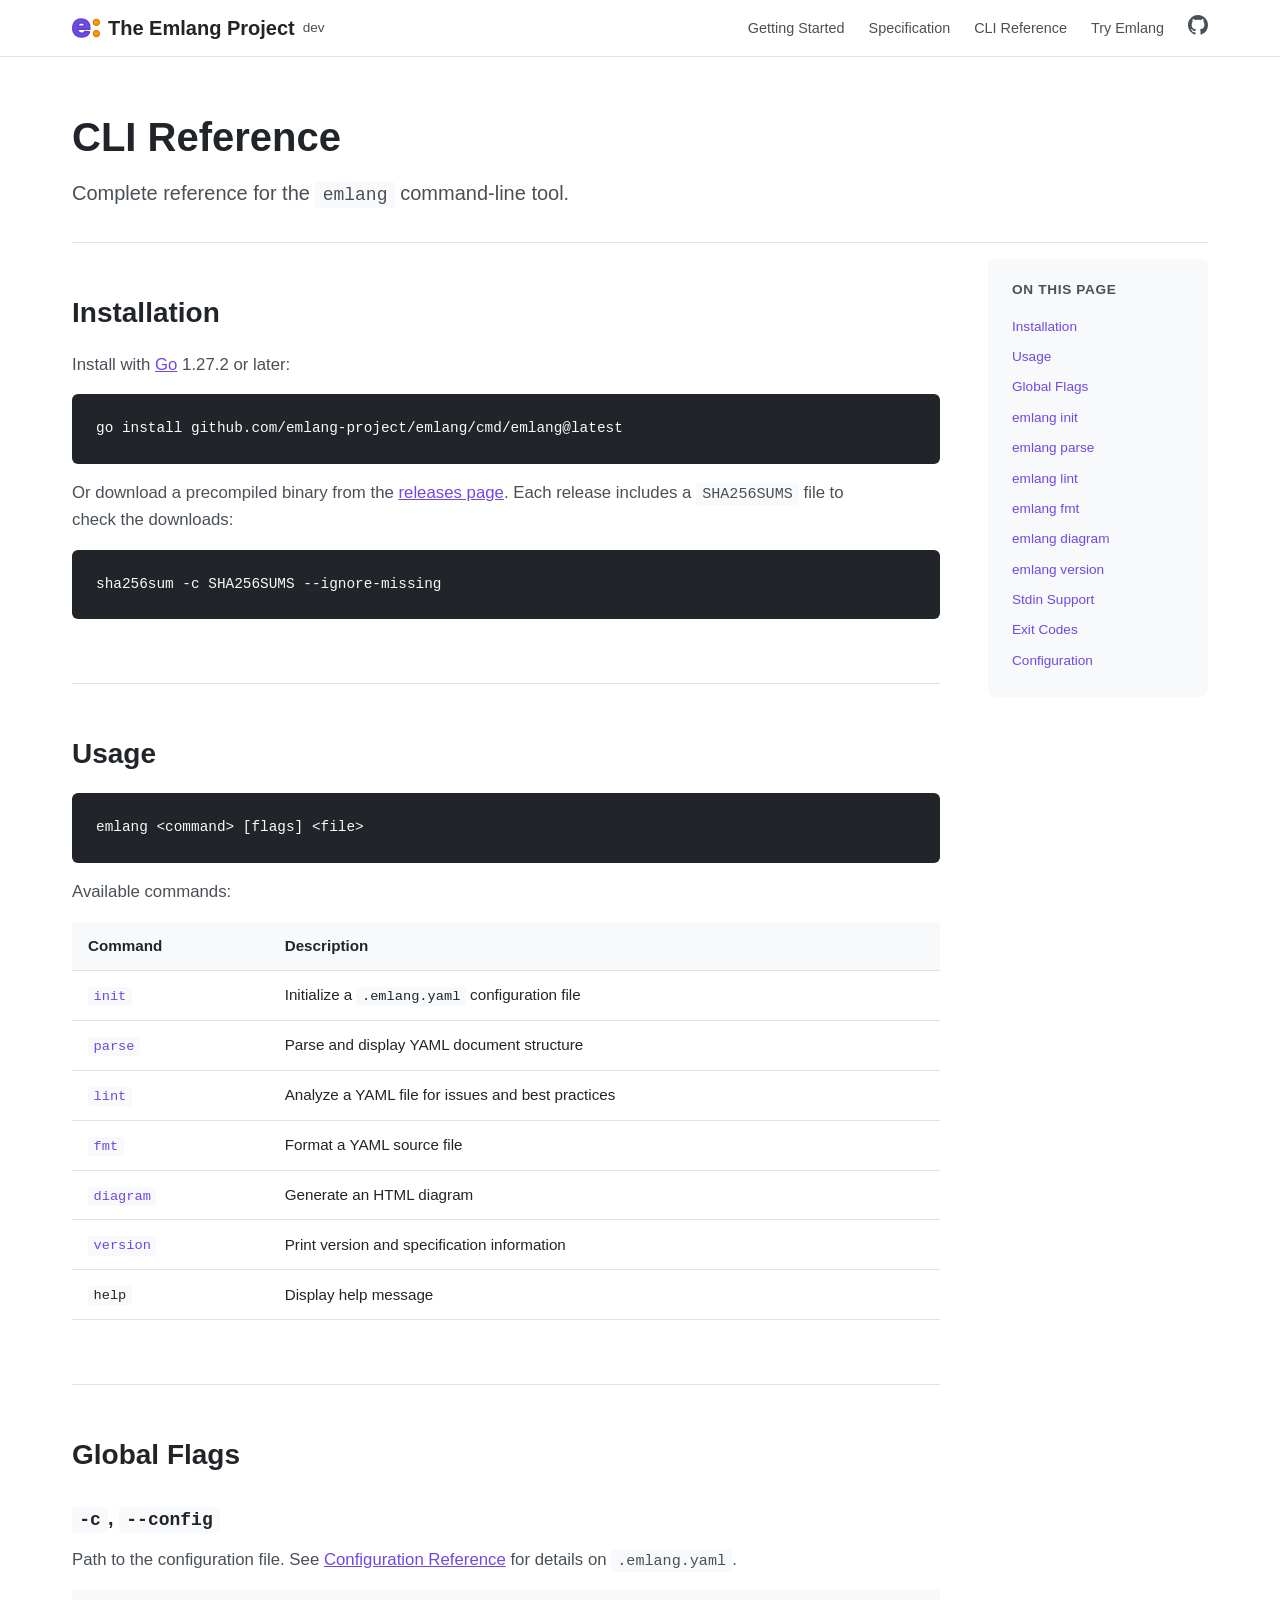
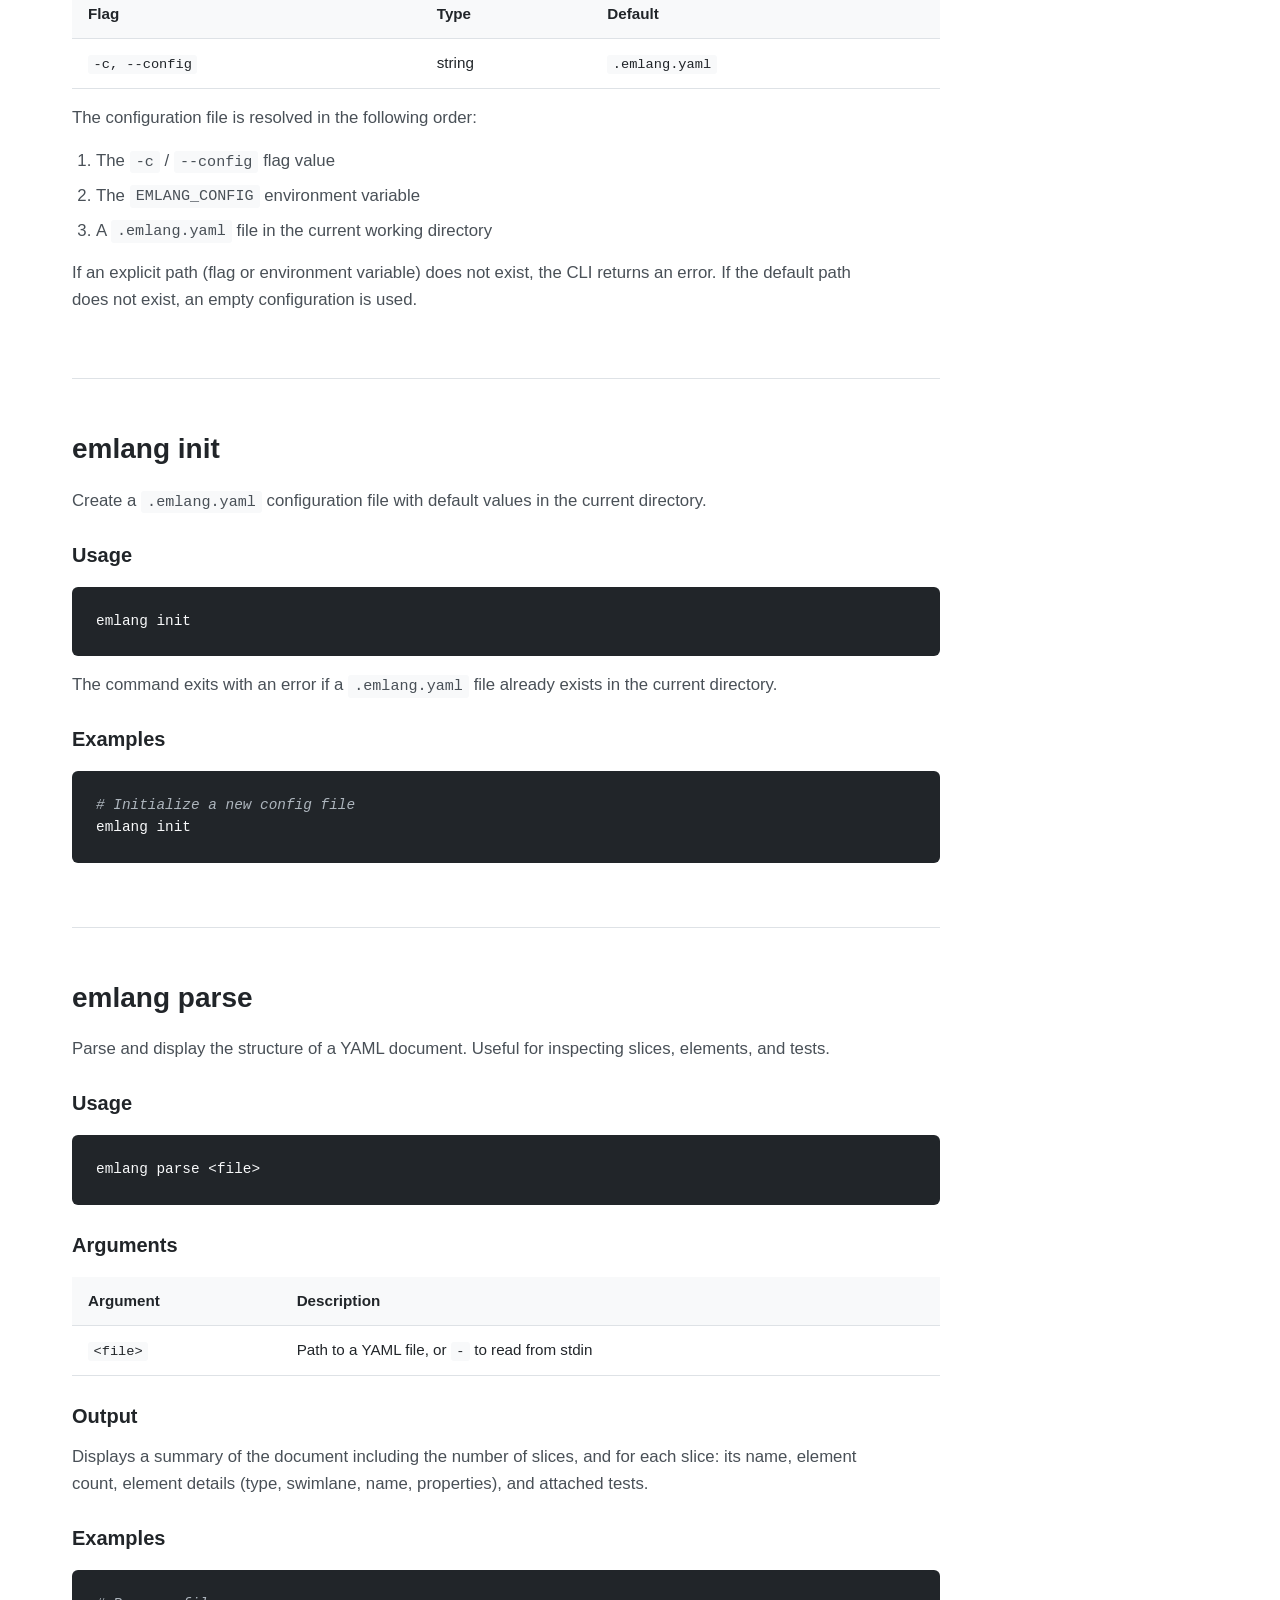
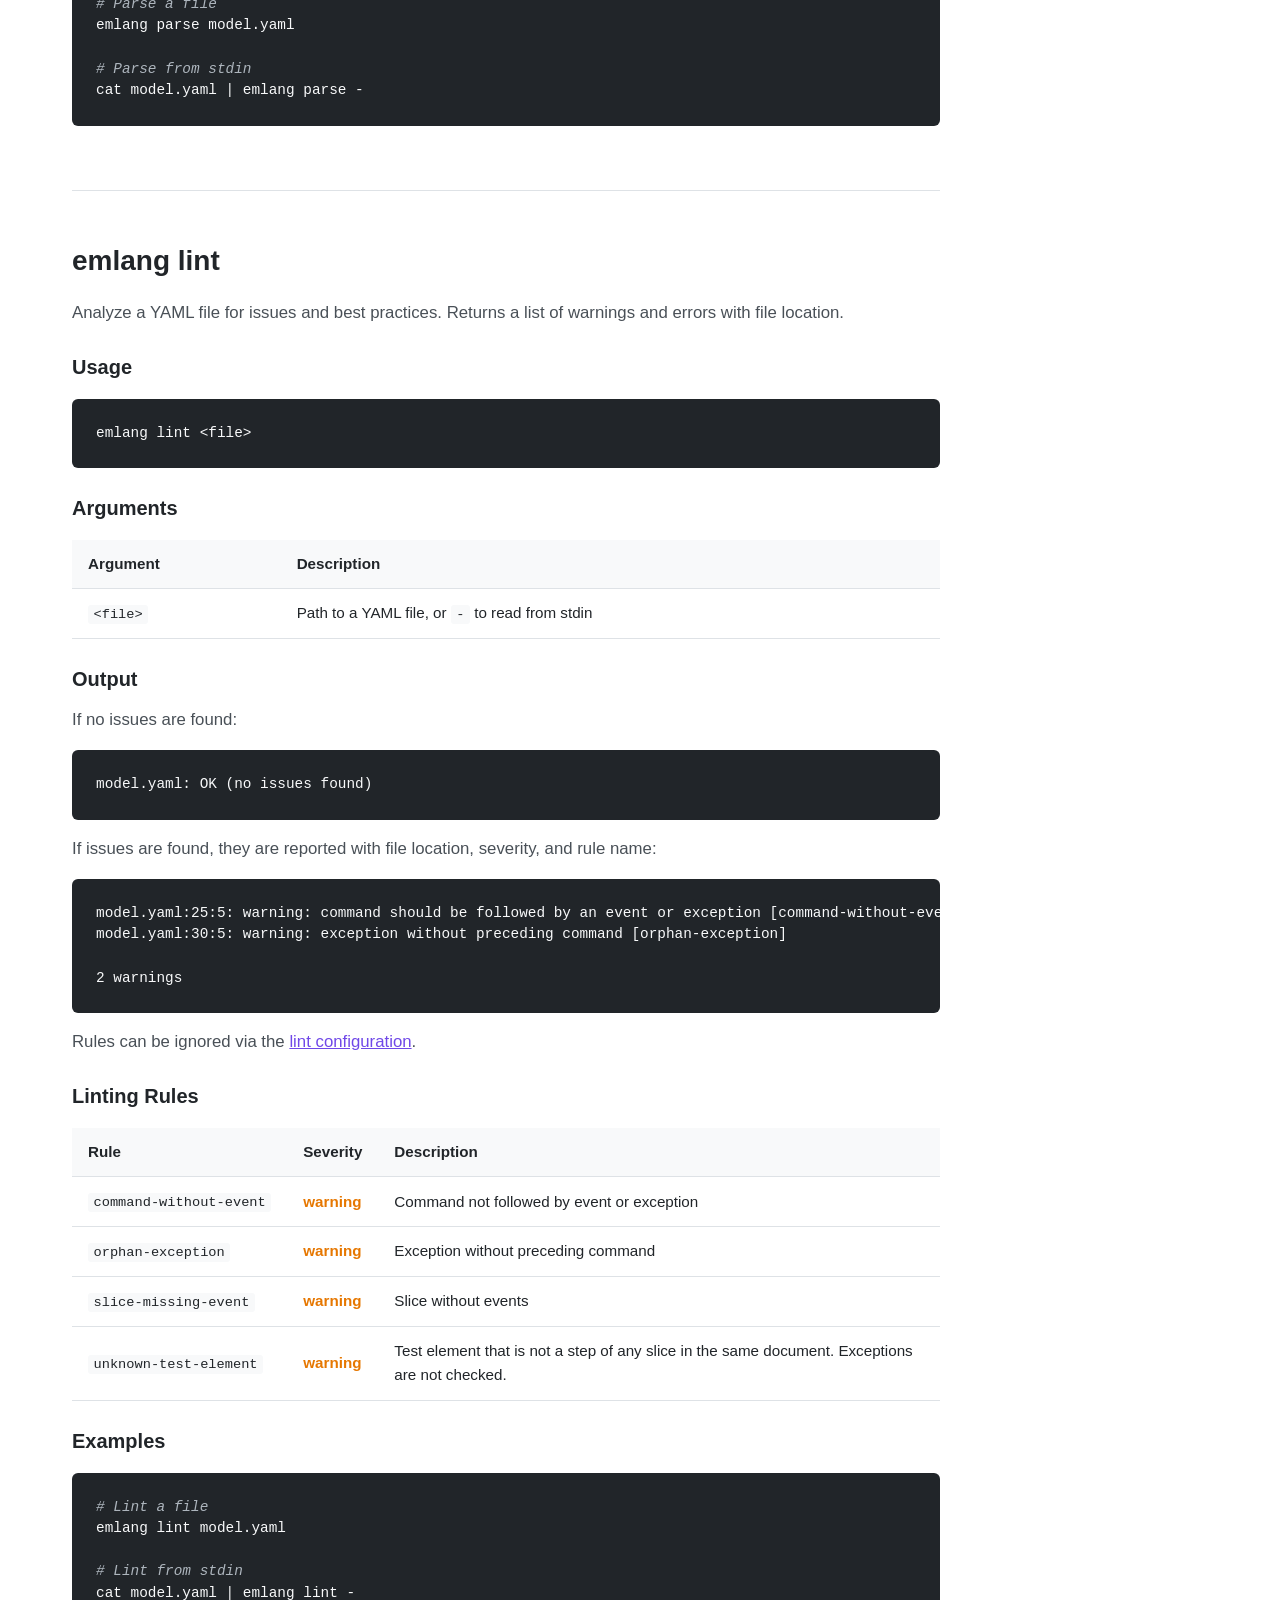
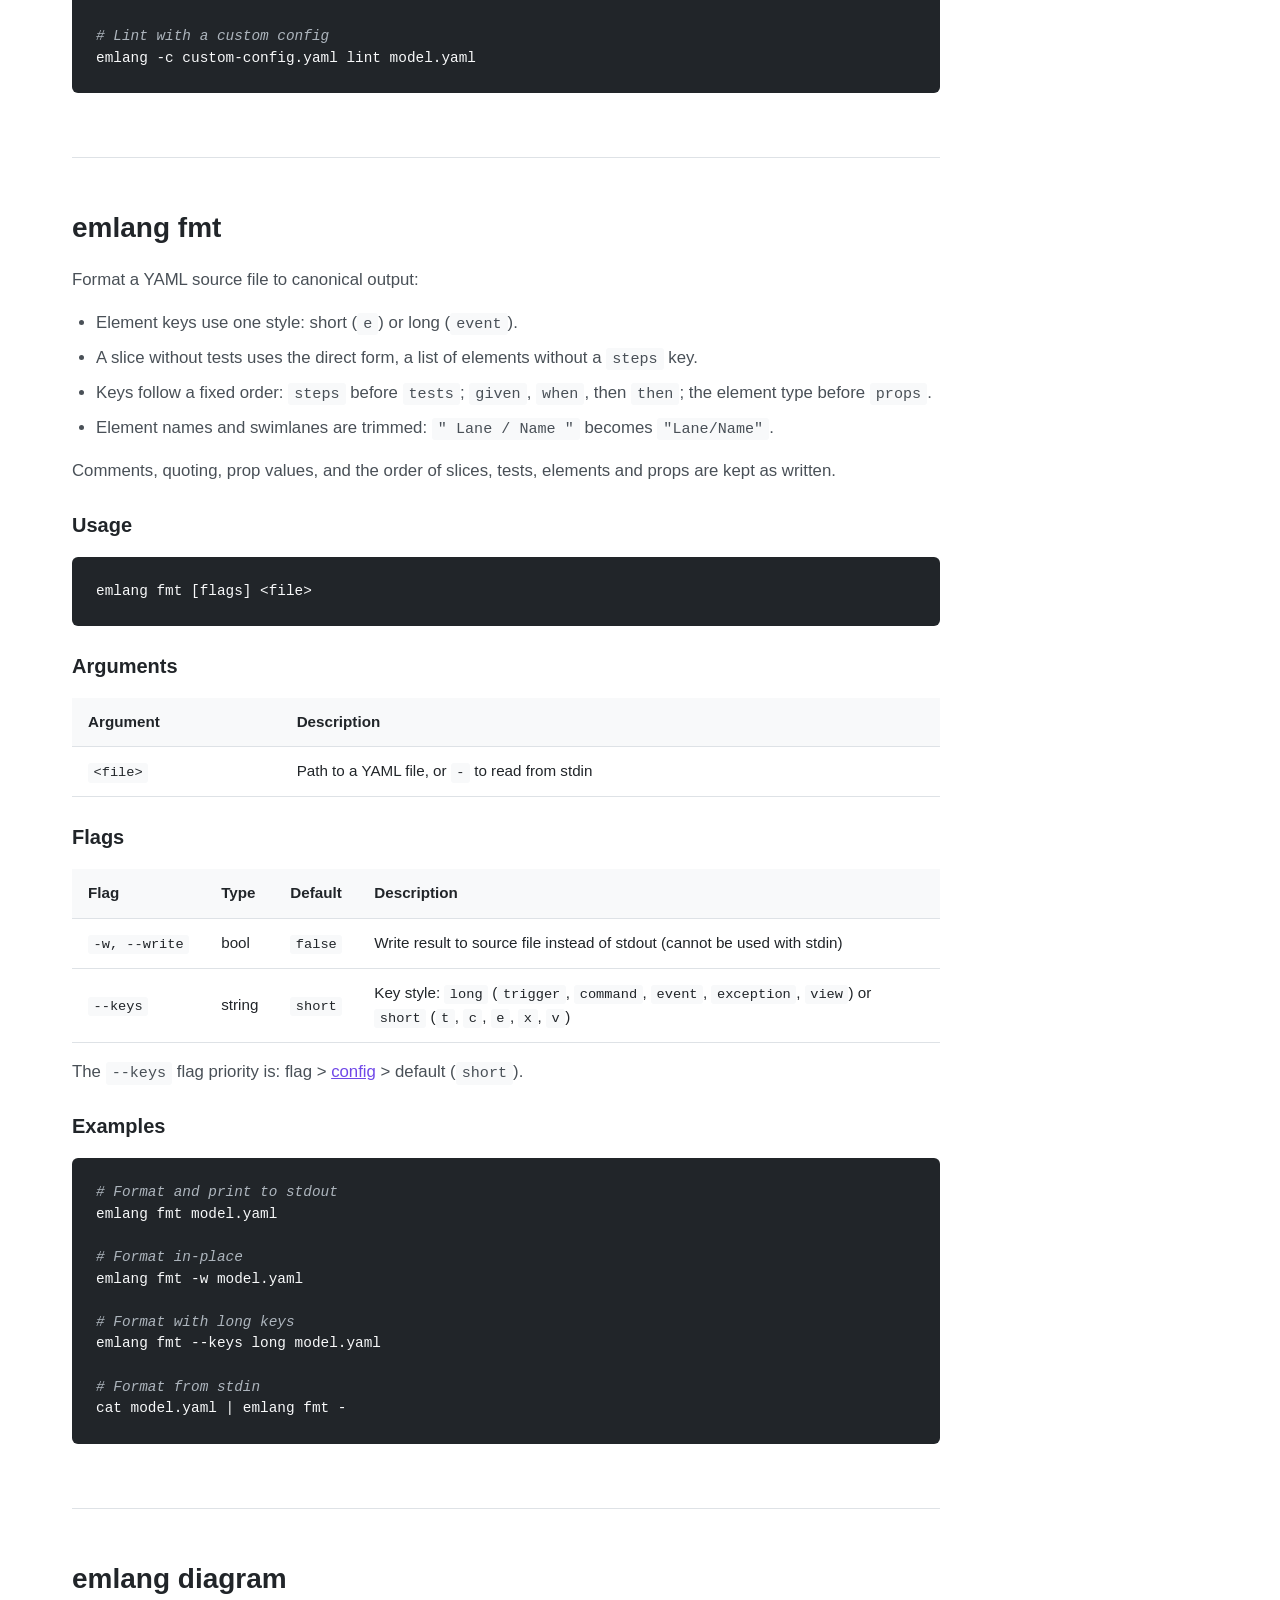
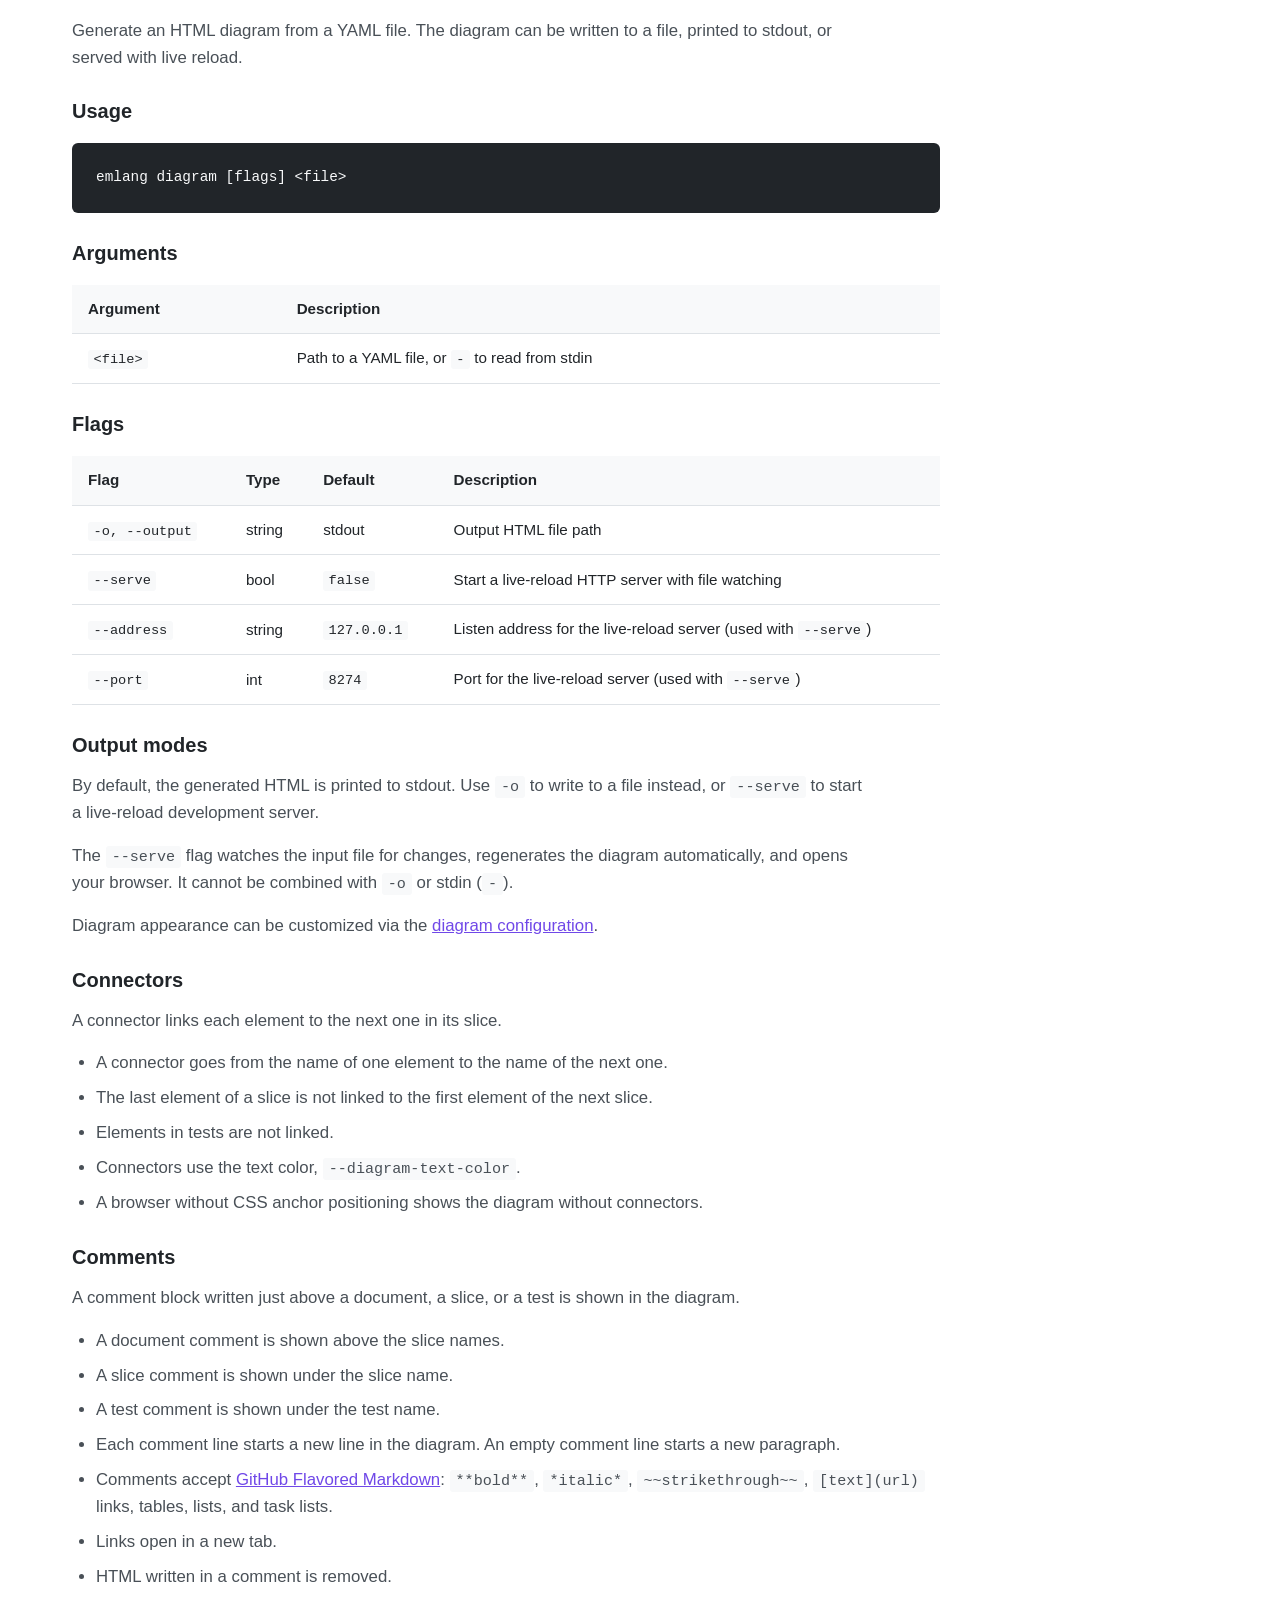
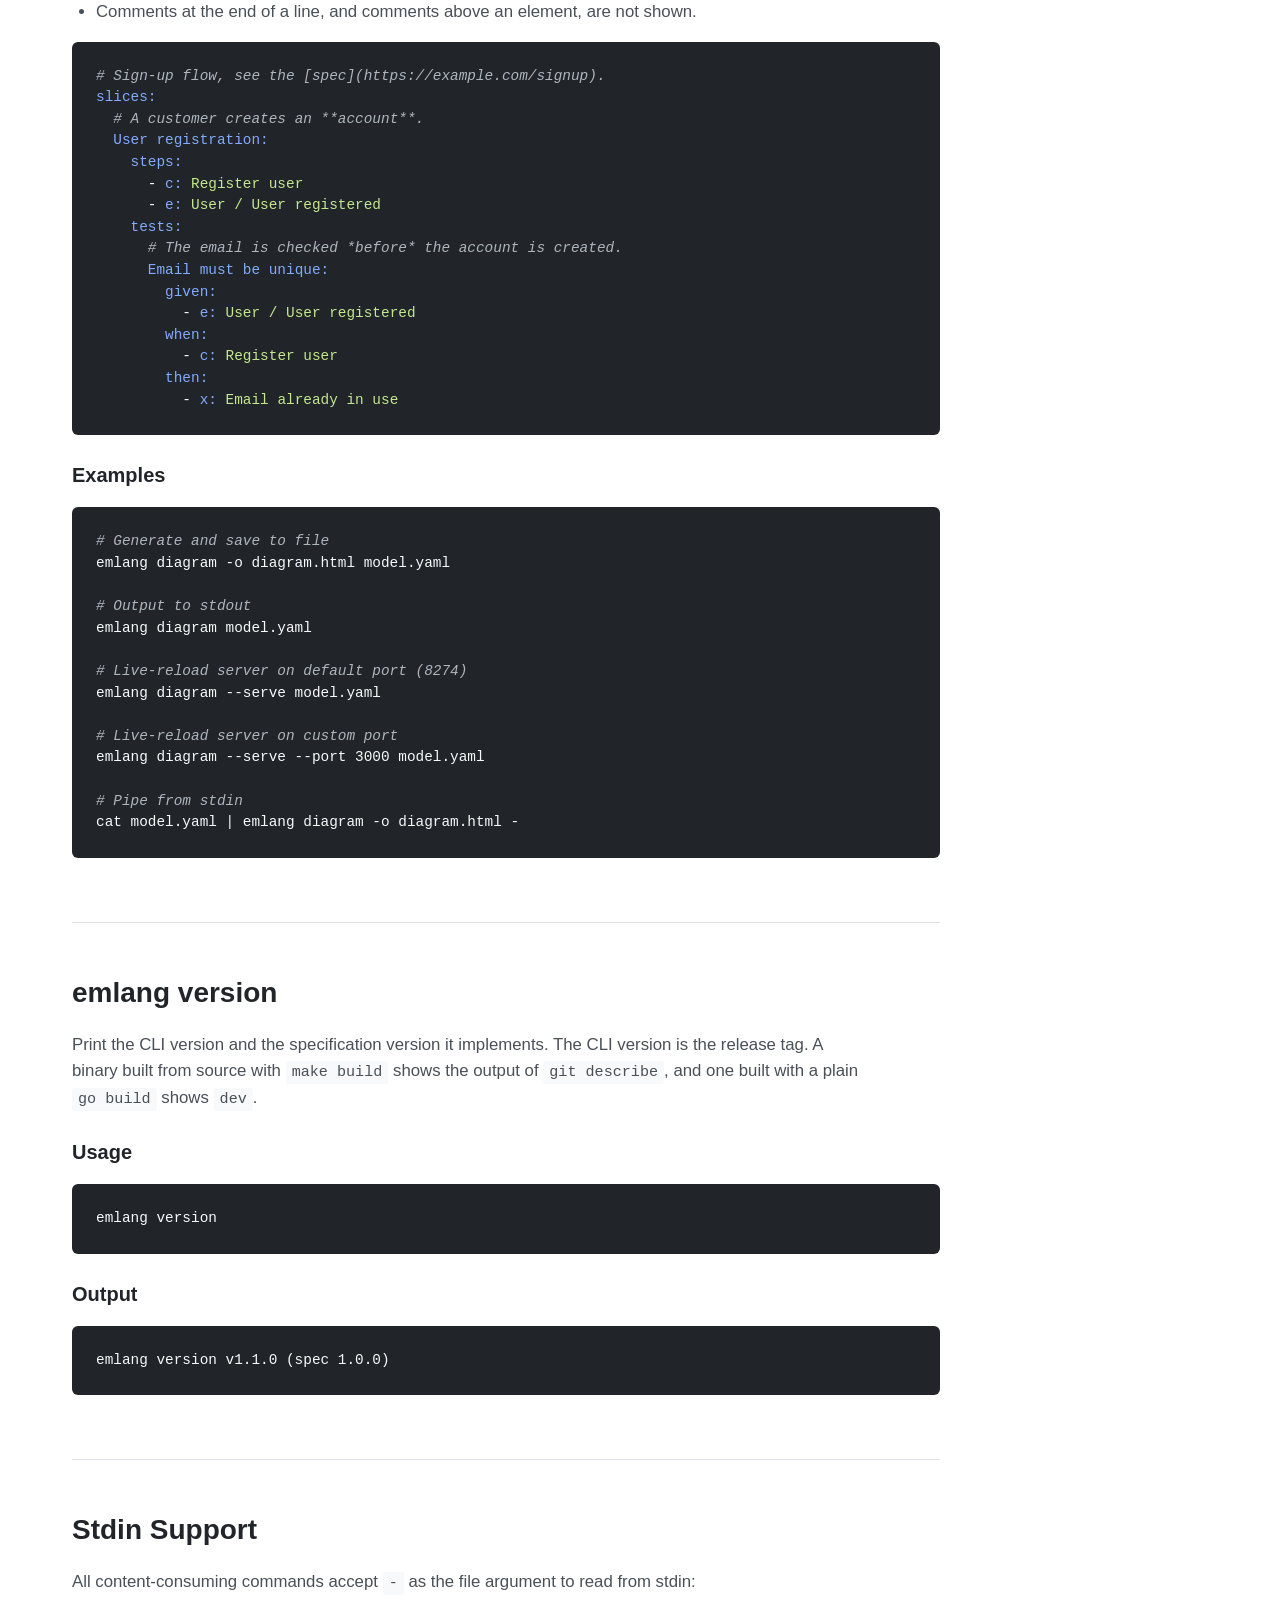
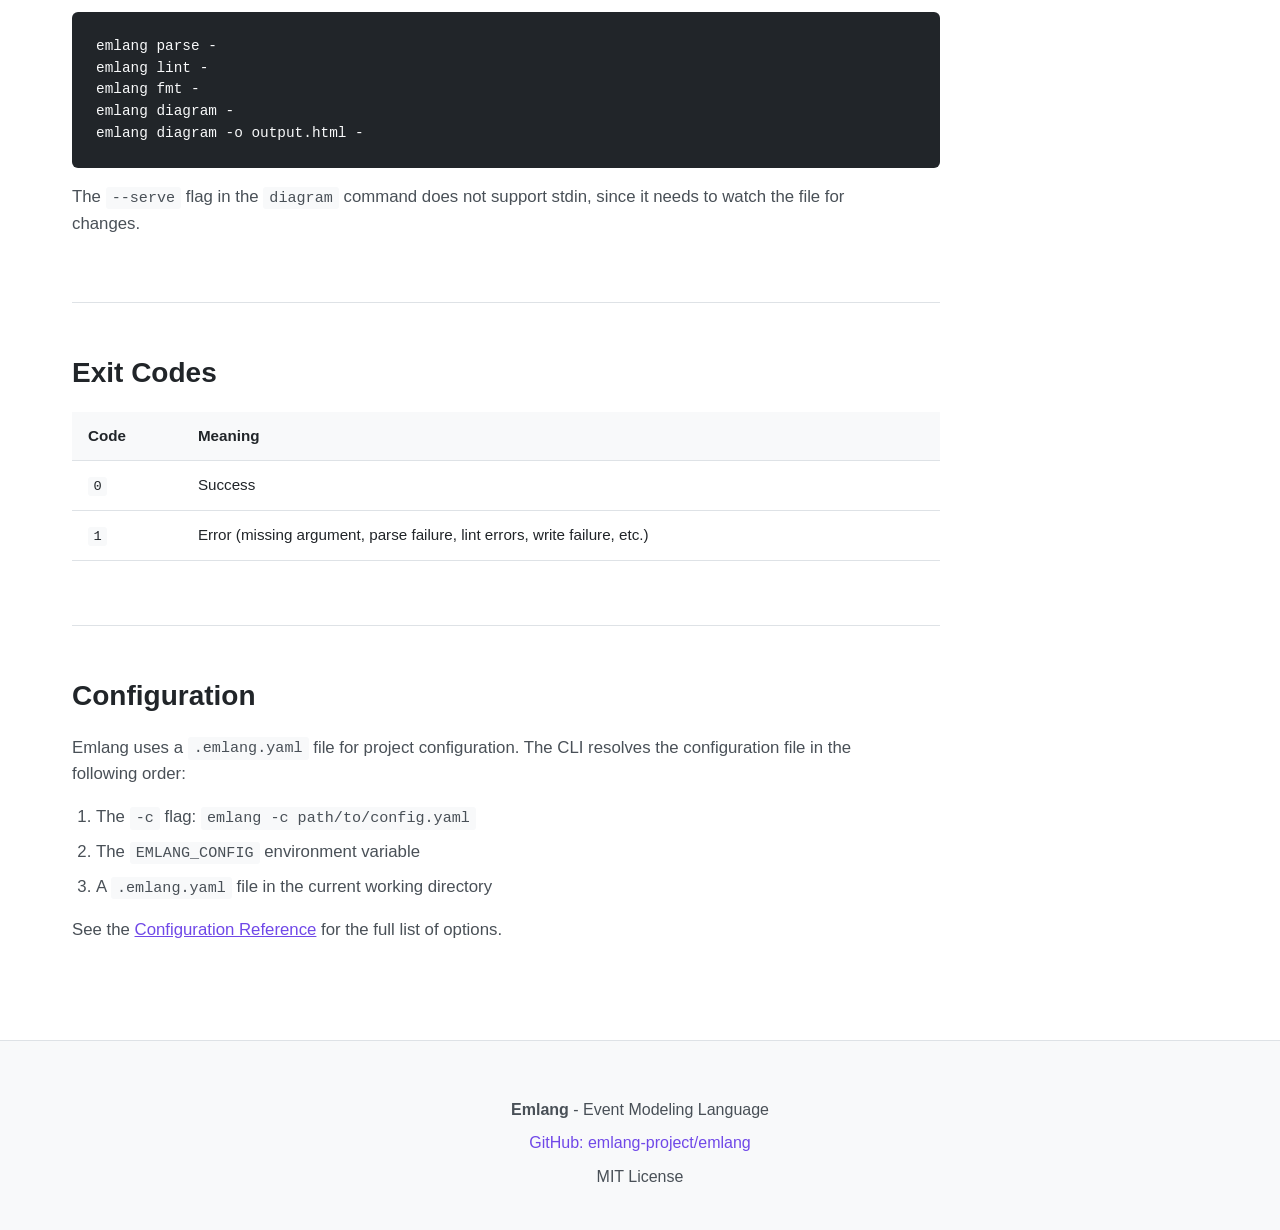
==== commit 64ac020b: "fix: list unknown-test-element in the init template and the CLI reference The rule was missing from " ====
--- a/docs/cli.html
+++ b/docs/cli.html
@@ -72,7 +72,7 @@
                         </tr>
                         <tr>
                             <td><code><a href="#lint" style="color: var(--violet-6); text-decoration: none;">lint</a></code></td>
-                            <td>Analyze YAML files for issues and best practices</td>
+                            <td>Analyze a YAML file for issues and best practices</td>
                         </tr>
                         <tr>
                             <td><code><a href="#fmt" style="color: var(--violet-6); text-decoration: none;">fmt</a></code></td>
@@ -185,10 +185,10 @@
 
         <section id="lint">
             <h2>emlang lint</h2>
-            <p>Analyze YAML files for issues and best practices. Returns a list of warnings and errors with file location.</p>
+            <p>Analyze a YAML file for issues and best practices. Returns a list of warnings and errors with file location.</p>
 
             <h3>Usage</h3>
-            <pre><code>emlang lint &lt;file&gt;...</code></pre>
+            <pre><code>emlang lint &lt;file&gt;</code></pre>
 
             <h3>Arguments</h3>
             <div class="table-wrapper">
@@ -201,8 +201,8 @@
                     </thead>
                     <tbody>
                         <tr>
-                            <td><code>&lt;file&gt;...</code></td>
-                            <td>Paths to one or more YAML files. Use <code>-</code> once to read from stdin.</td>
+                            <td><code>&lt;file&gt;</code></td>
+                            <td>Path to a YAML file, or <code>-</code> to read from stdin</td>
                         </tr>
                     </tbody>
                 </table>
@@ -212,19 +212,10 @@
             <p>If no issues are found:</p>
             <pre><code>model.yaml: OK (no issues found)</code></pre>
             <p>If issues are found, they are reported with file location, severity, and rule name:</p>
-            <pre><code>model.yaml: 2 issue(s) found
-----------------------------------------
-model.yaml:25:5: warning: command should be followed by an event or exception [command-without-event]
+            <pre><code>model.yaml:25:5: warning: command should be followed by an event or exception [command-without-event]
 model.yaml:30:5: warning: exception without preceding command [orphan-exception]
-----------------------------------------
-Summary: 0 error(s), 2 warning(s)</code></pre>
-            <p>With several files:</p>
-            <ul class="rules">
-                <li>Each file is linted on its own and gets its own report.</li>
-                <li>A file that cannot be read or parsed counts as one error. The other files are still linted.</li>
-                <li>A last line gives the totals: <code>Total: 3 file(s), 0 error(s), 2 warning(s)</code>.</li>
-                <li>The exit code is 1 if any file has an error.</li>
-            </ul>
+
+2 warnings</code></pre>
             <p>Rules can be ignored via the <a href="config.html#lint" style="color: var(--violet-6);">lint configuration</a>.</p>
 
             <h3>Linting Rules</h3>
@@ -267,9 +258,6 @@
                 <button class="copy-btn" onclick="copyCode(this)">Copy</button>
                 <pre><code><span class="hljs-comment"># Lint a file</span>
 emlang lint model.yaml
-
-<span class="hljs-comment"># Lint several files</span>
-emlang lint models/*.yaml
 
 <span class="hljs-comment"># Lint from stdin</span>
 cat model.yaml | emlang lint -
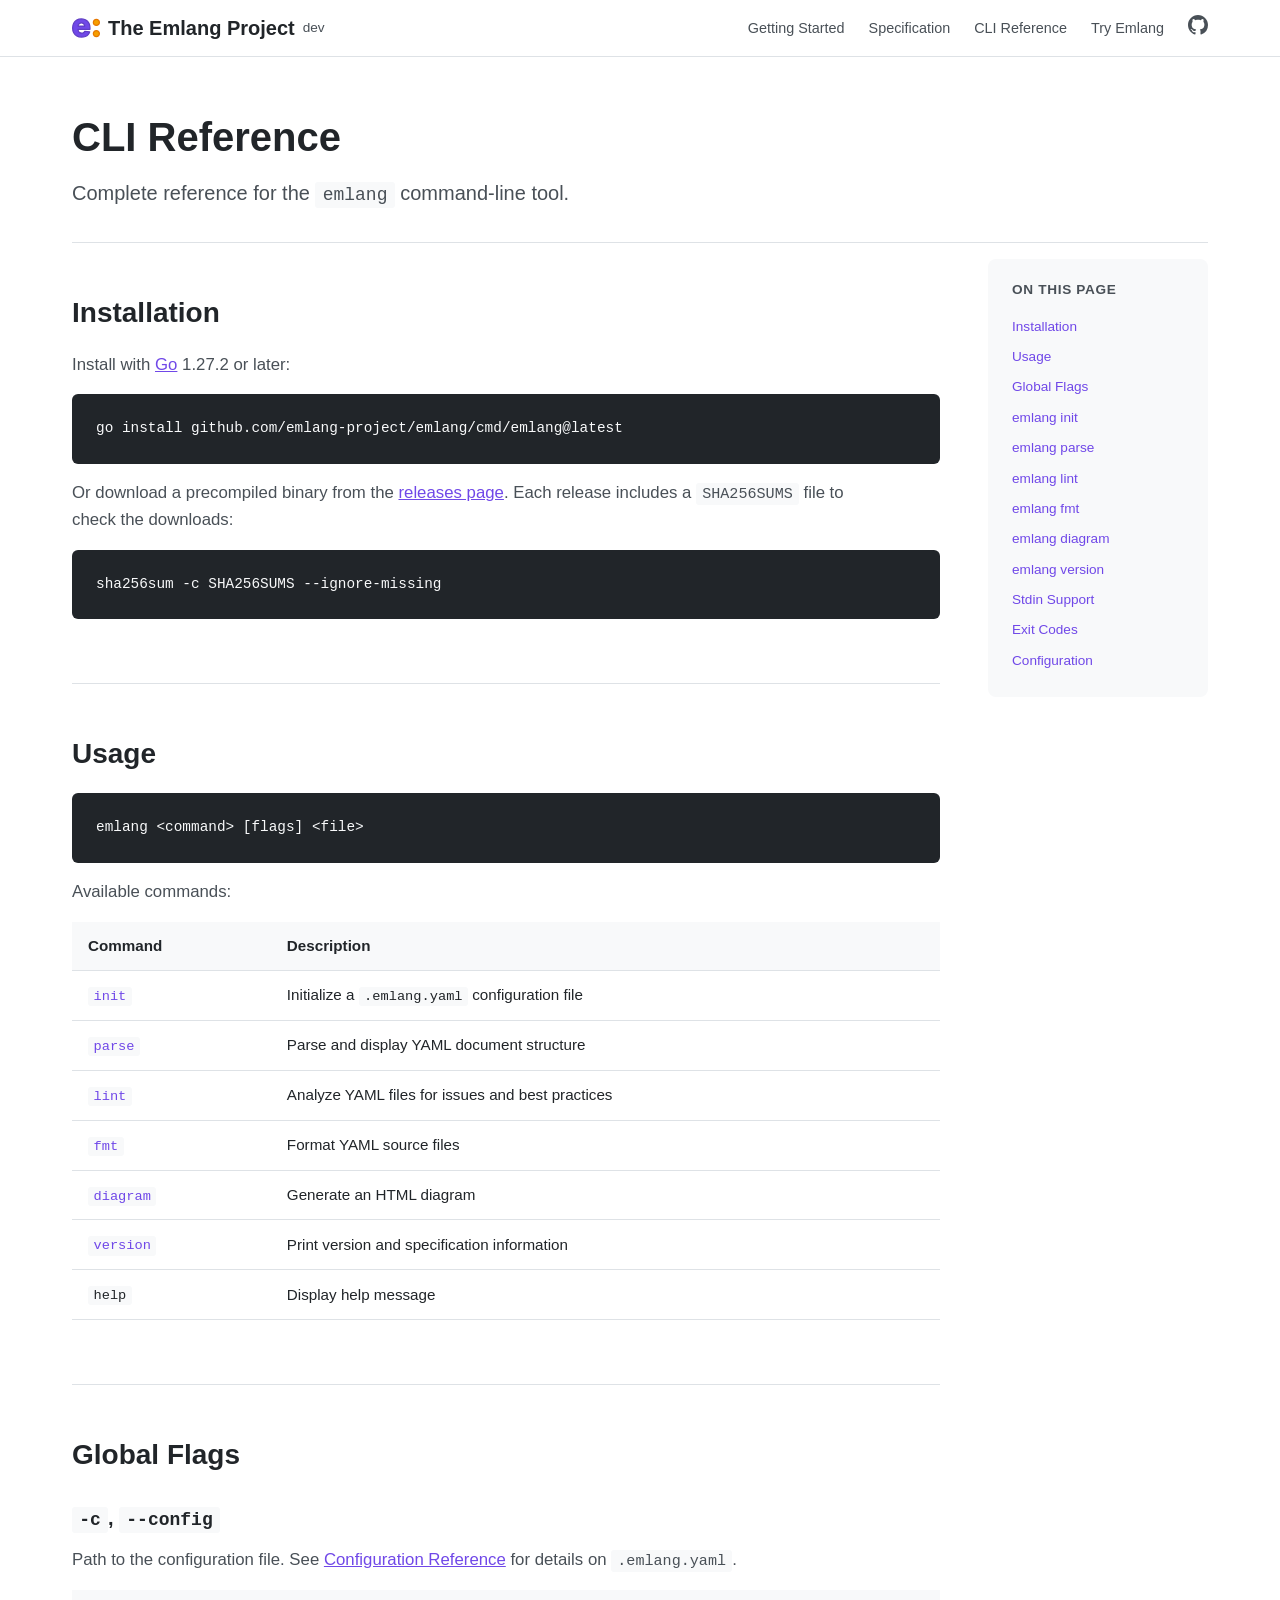
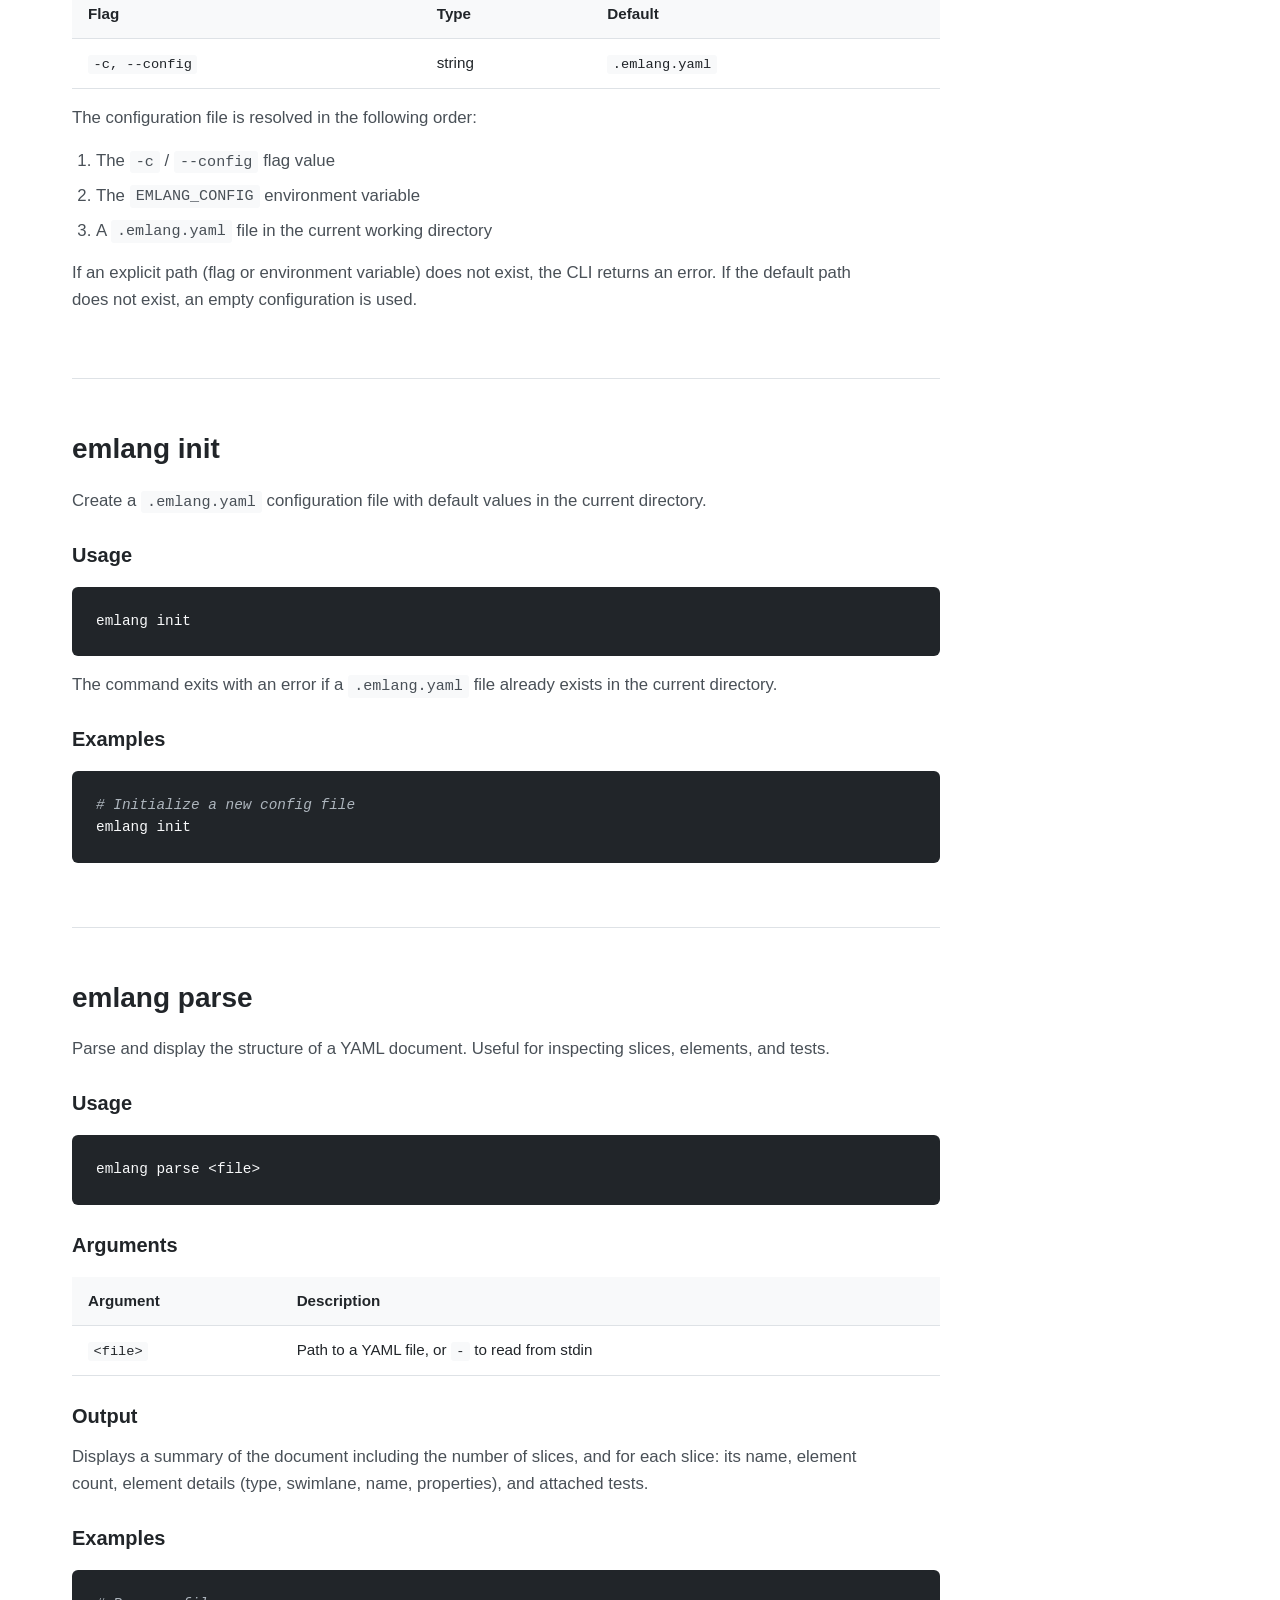
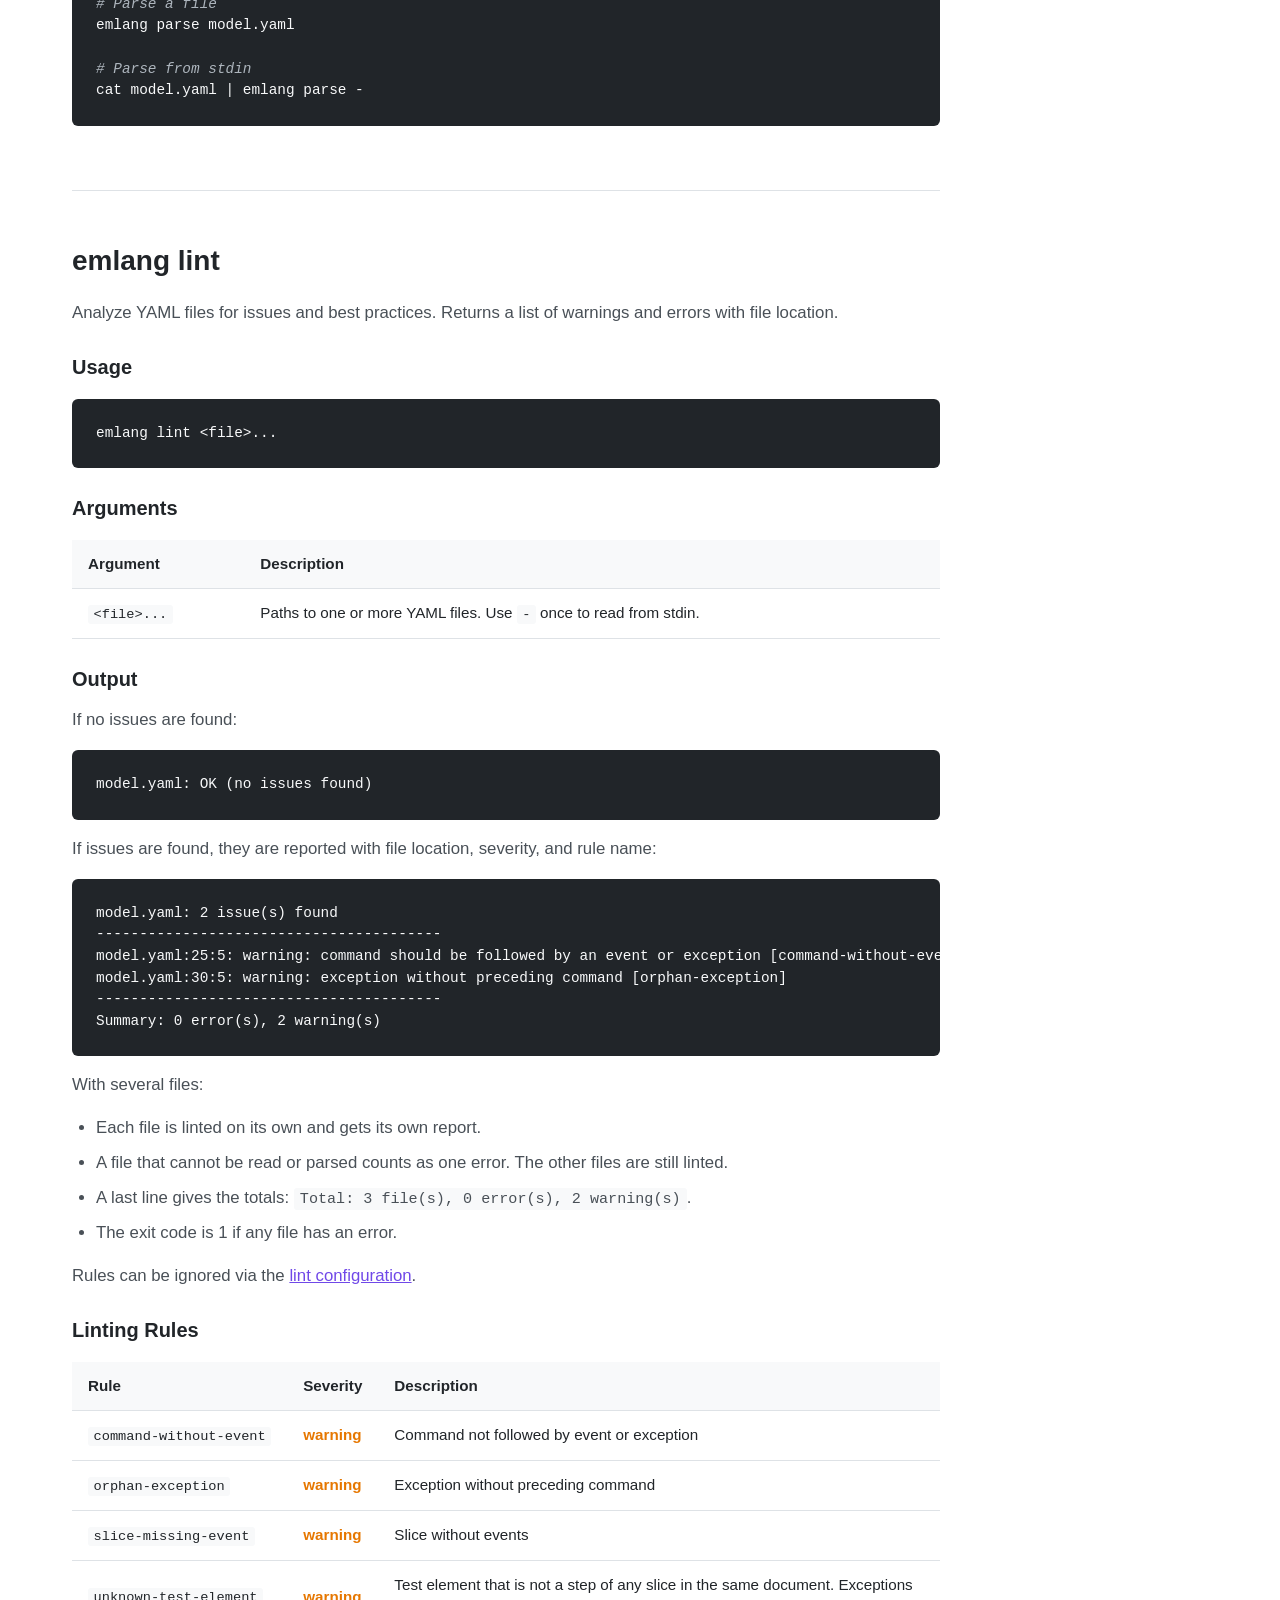
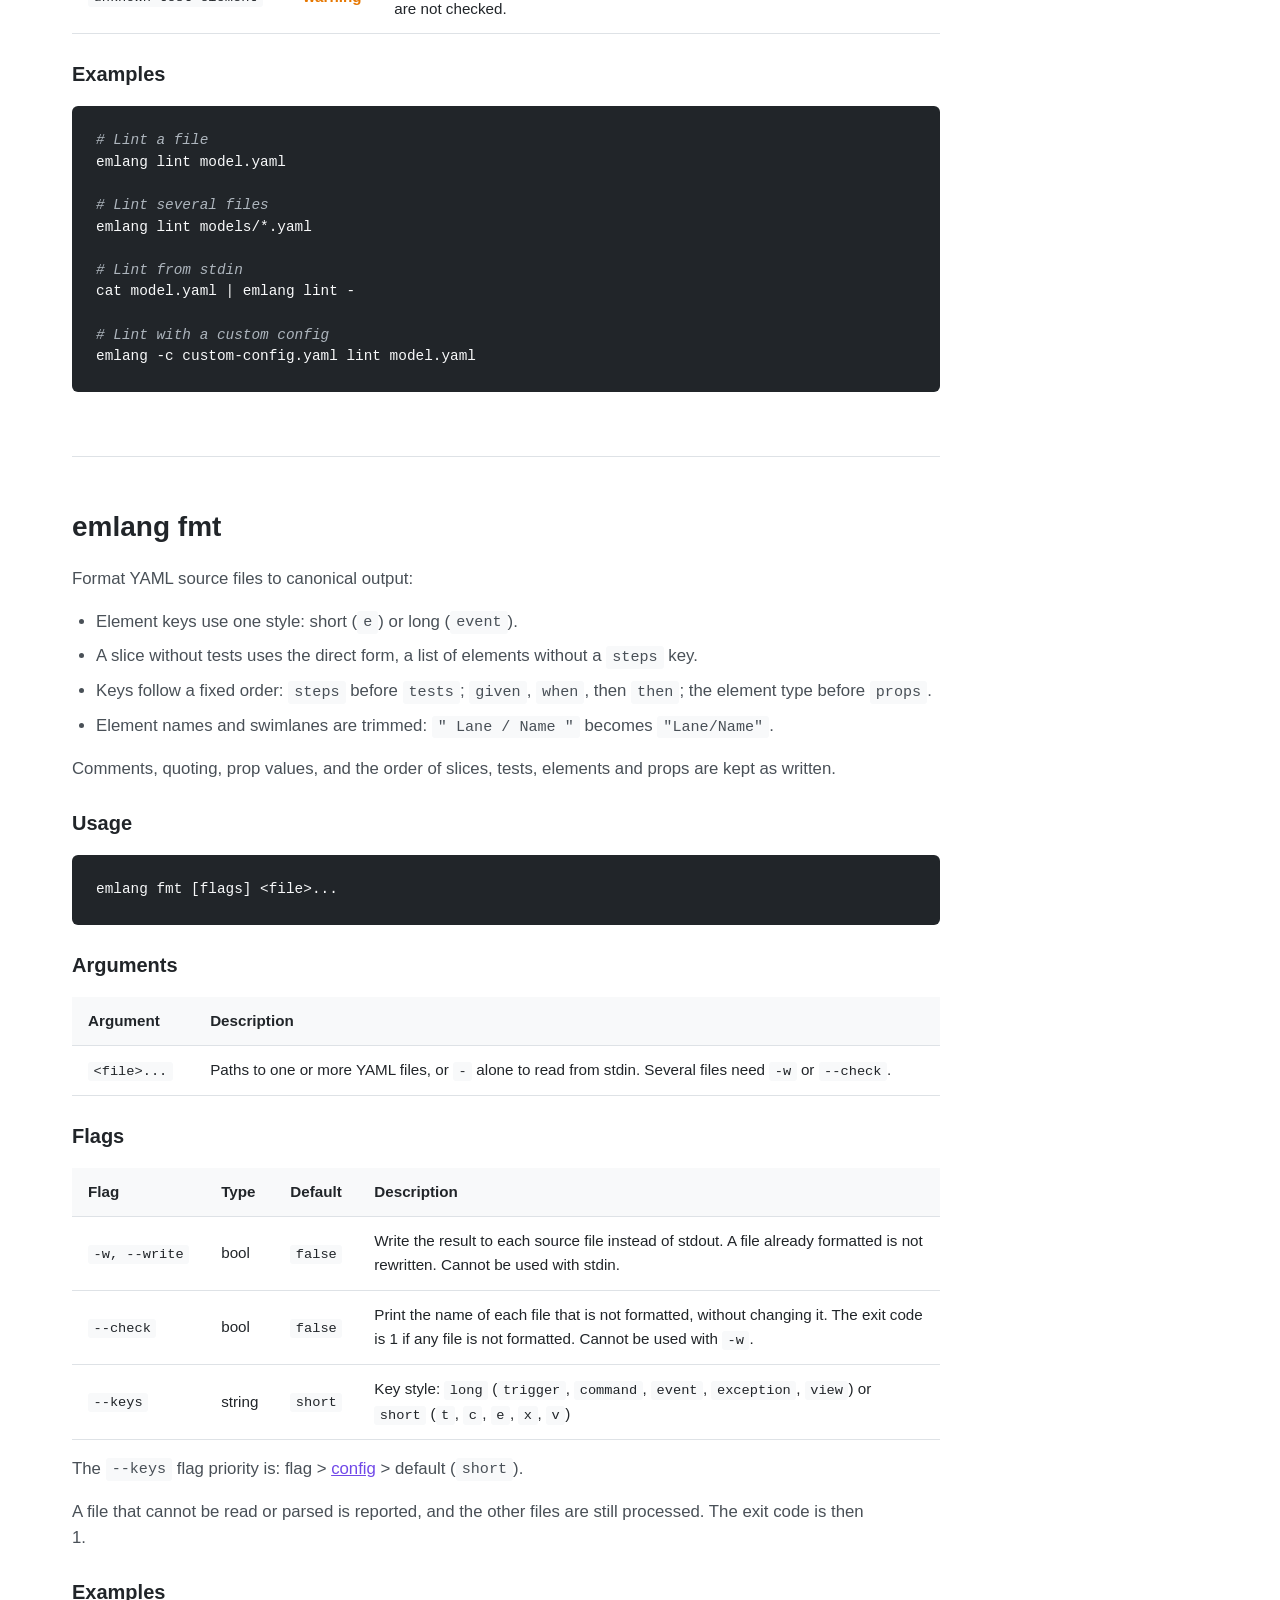
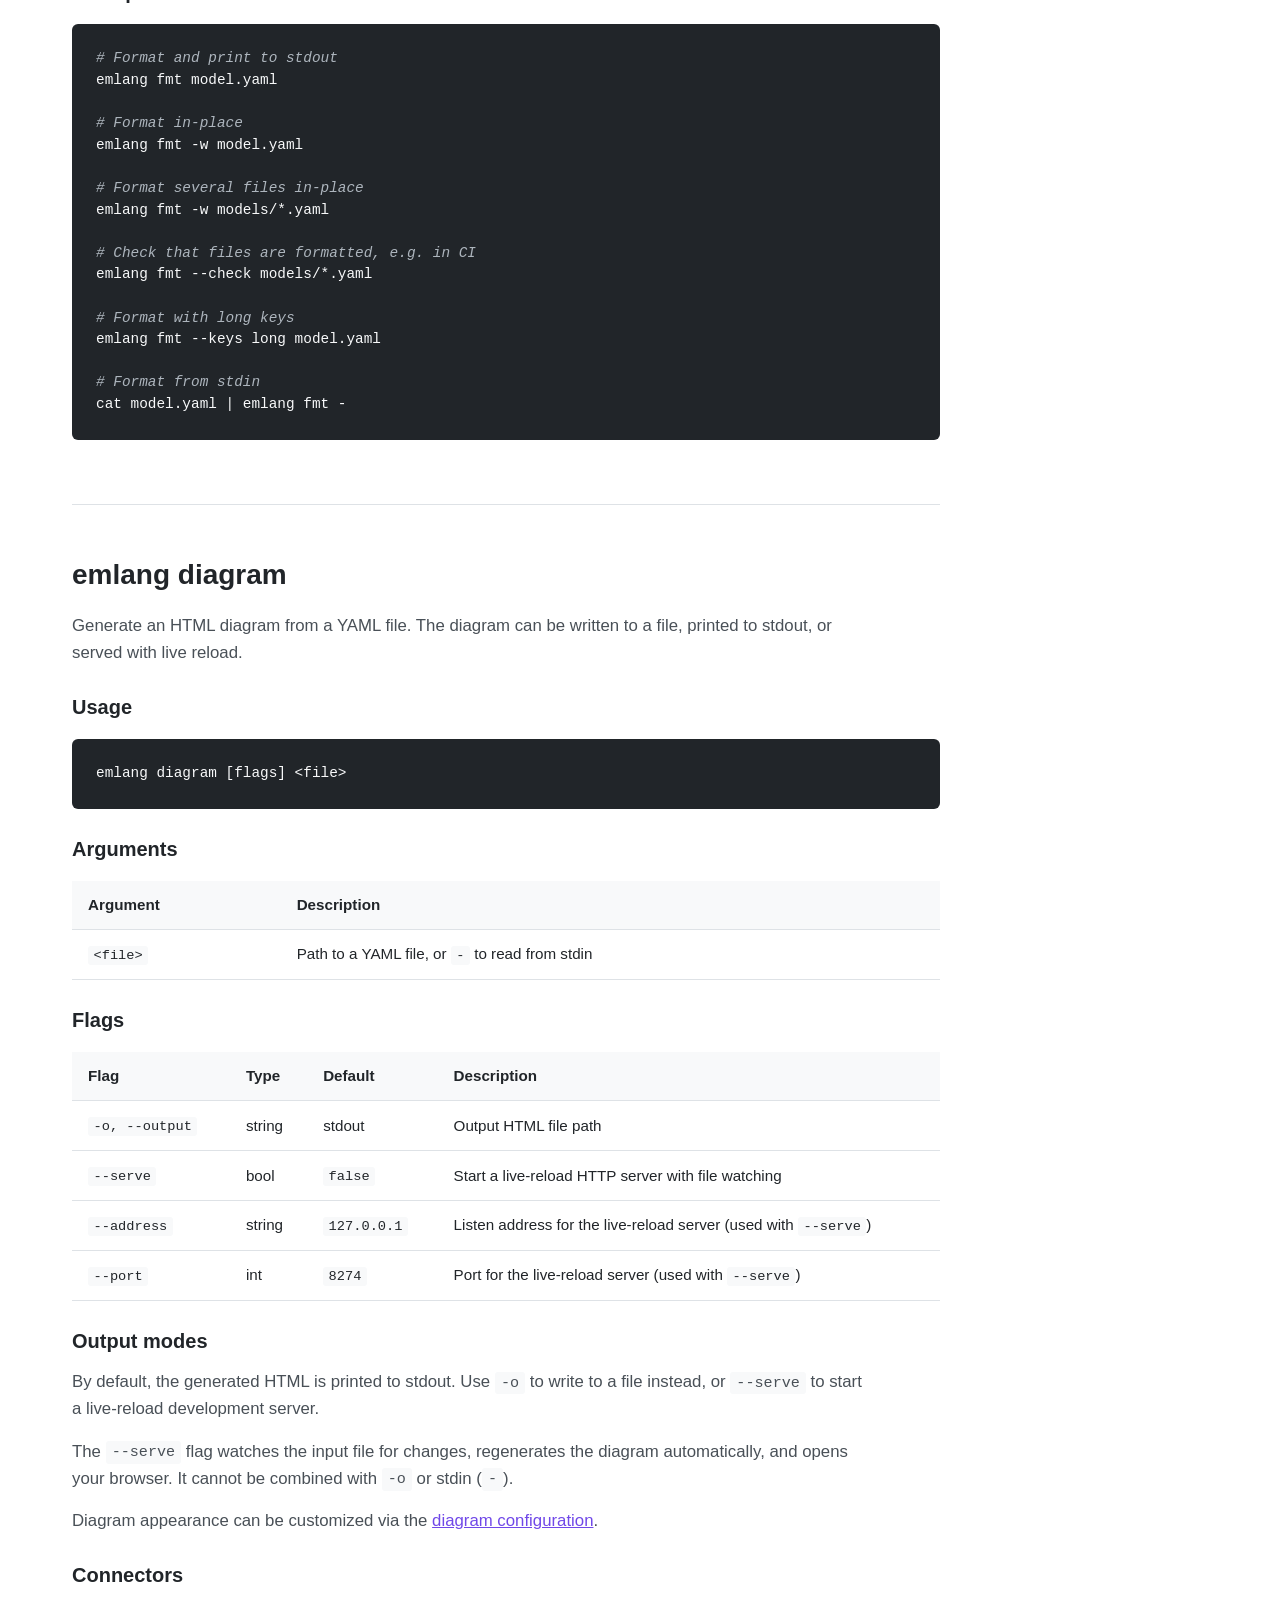
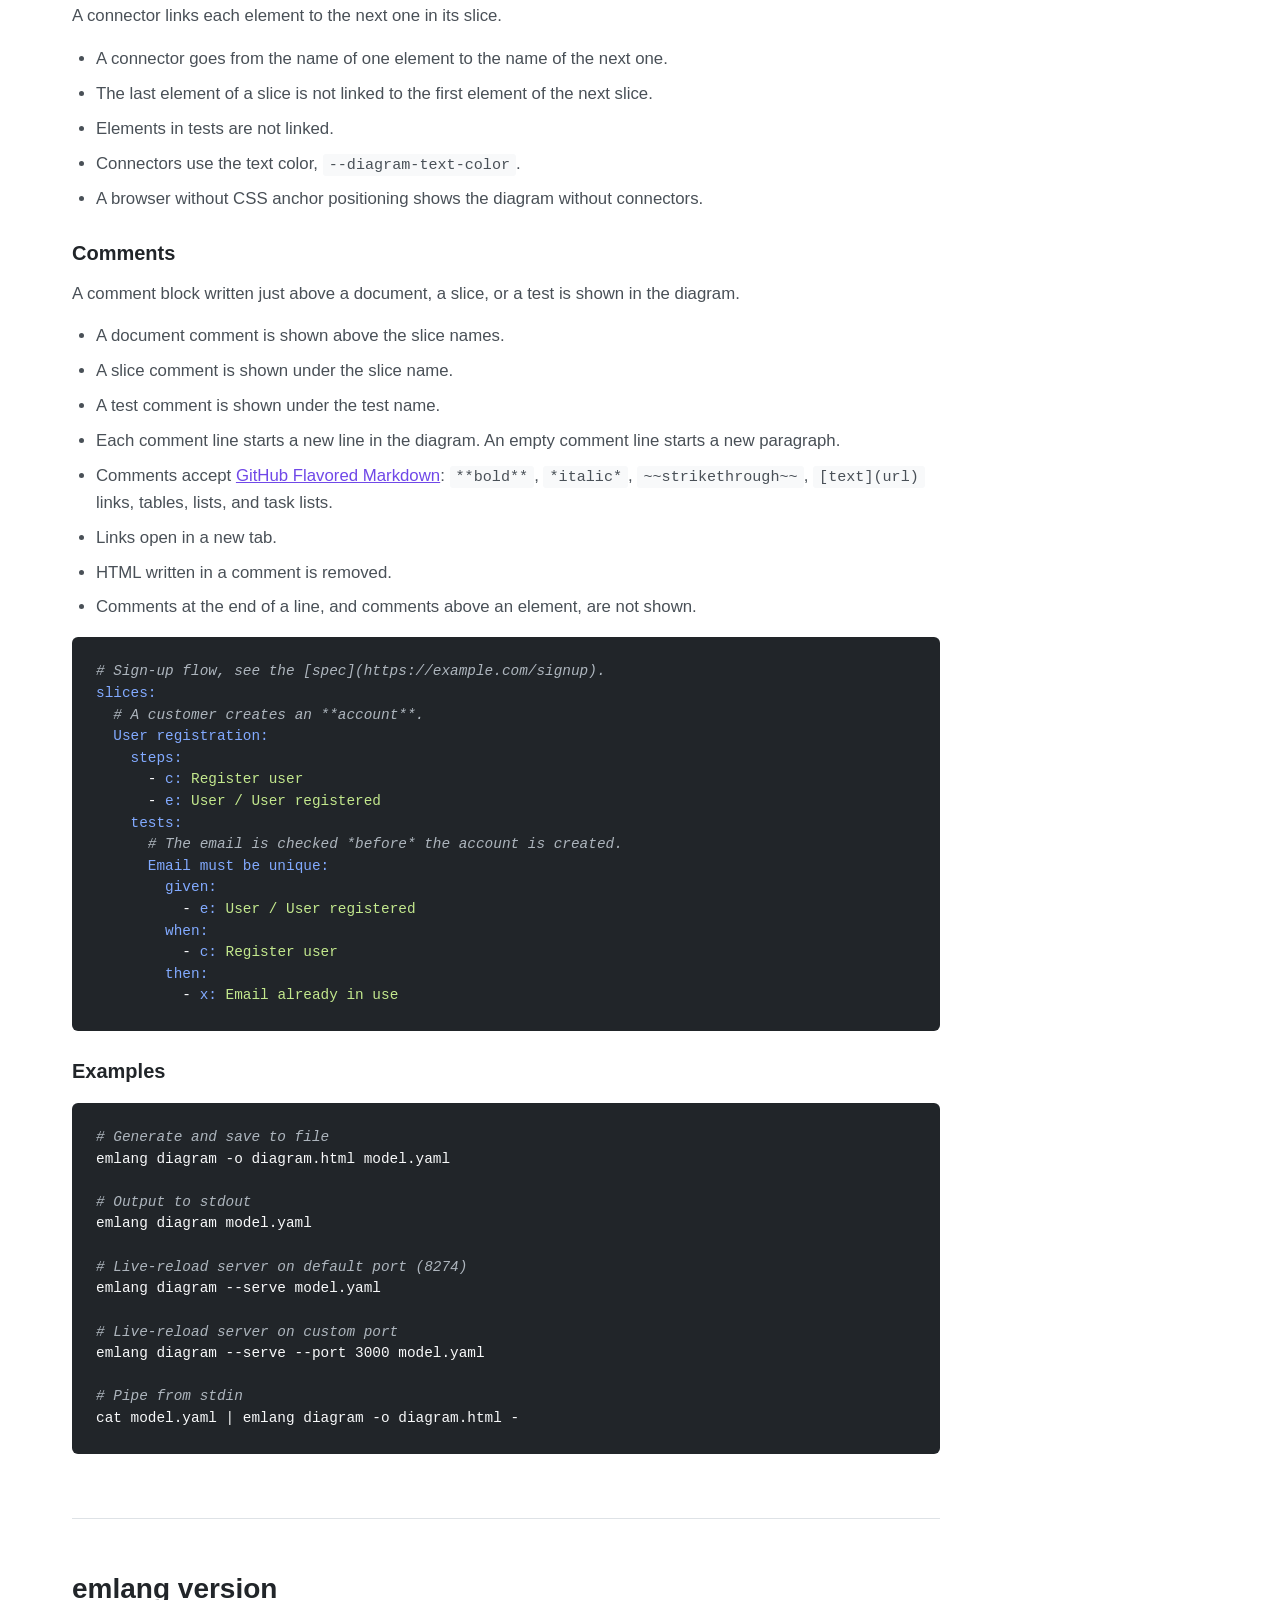
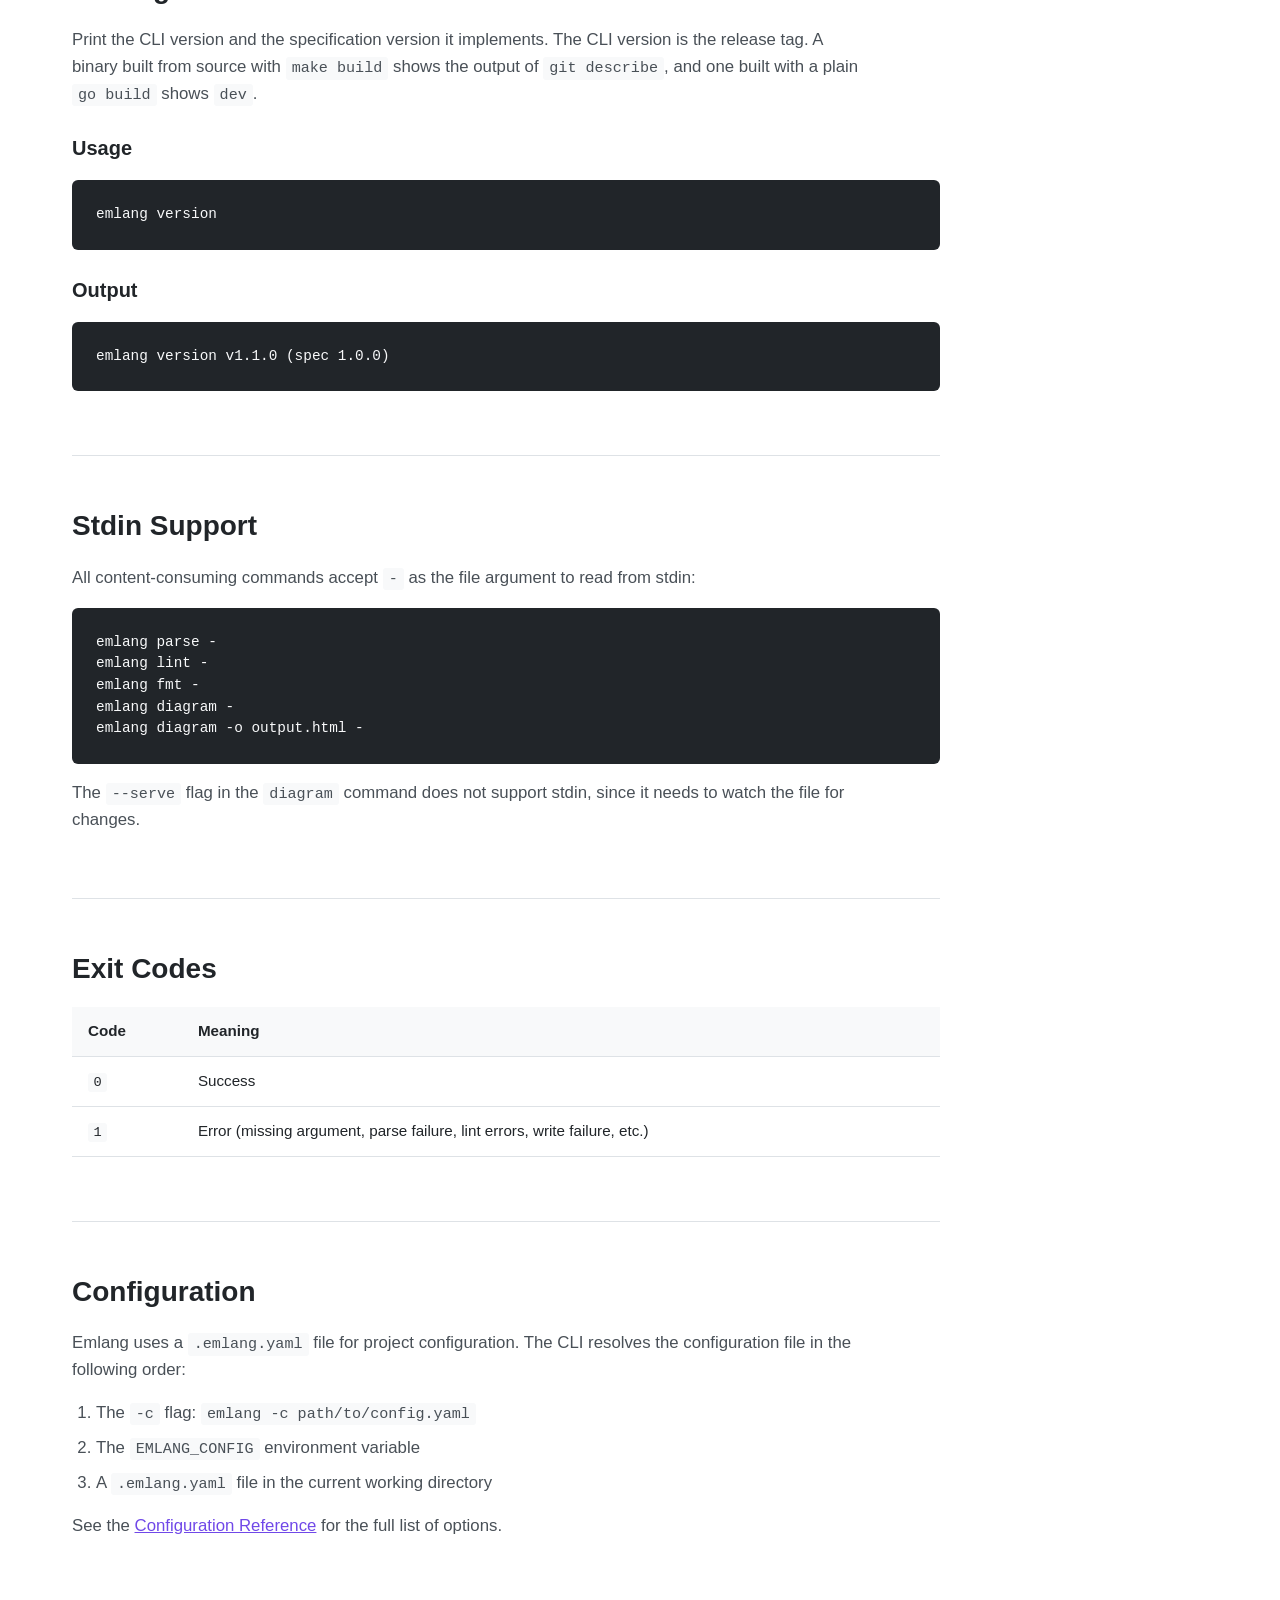
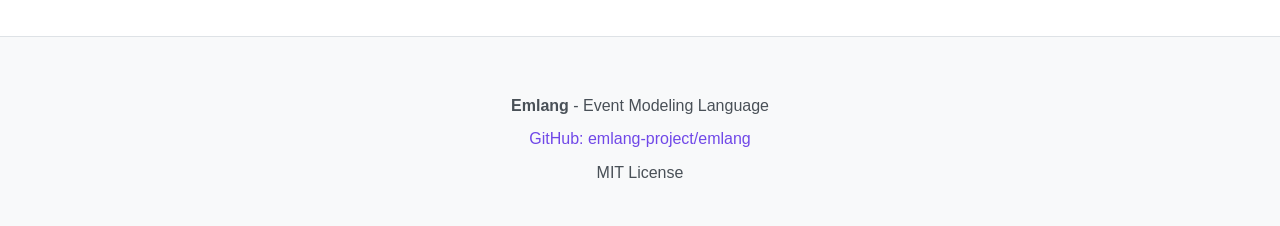
==== commit 54a9e042: "feat: format several files in one run, and add fmt --check emlang fmt takes one or more files. Sever" ====
--- a/docs/cli.html
+++ b/docs/cli.html
@@ -72,11 +72,11 @@
                         </tr>
                         <tr>
                             <td><code><a href="#lint" style="color: var(--violet-6); text-decoration: none;">lint</a></code></td>
-                            <td>Analyze a YAML file for issues and best practices</td>
+                            <td>Analyze YAML files for issues and best practices</td>
                         </tr>
                         <tr>
                             <td><code><a href="#fmt" style="color: var(--violet-6); text-decoration: none;">fmt</a></code></td>
-                            <td>Format a YAML source file</td>
+                            <td>Format YAML source files</td>
                         </tr>
                         <tr>
                             <td><code><a href="#diagram" style="color: var(--violet-6); text-decoration: none;">diagram</a></code></td>
@@ -185,10 +185,10 @@
 
         <section id="lint">
             <h2>emlang lint</h2>
-            <p>Analyze a YAML file for issues and best practices. Returns a list of warnings and errors with file location.</p>
+            <p>Analyze YAML files for issues and best practices. Returns a list of warnings and errors with file location.</p>
 
             <h3>Usage</h3>
-            <pre><code>emlang lint &lt;file&gt;</code></pre>
+            <pre><code>emlang lint &lt;file&gt;...</code></pre>
 
             <h3>Arguments</h3>
             <div class="table-wrapper">
@@ -201,8 +201,8 @@
                     </thead>
                     <tbody>
                         <tr>
-                            <td><code>&lt;file&gt;</code></td>
-                            <td>Path to a YAML file, or <code>-</code> to read from stdin</td>
+                            <td><code>&lt;file&gt;...</code></td>
+                            <td>Paths to one or more YAML files. Use <code>-</code> once to read from stdin.</td>
                         </tr>
                     </tbody>
                 </table>
@@ -212,10 +212,19 @@
             <p>If no issues are found:</p>
             <pre><code>model.yaml: OK (no issues found)</code></pre>
             <p>If issues are found, they are reported with file location, severity, and rule name:</p>
-            <pre><code>model.yaml:25:5: warning: command should be followed by an event or exception [command-without-event]
+            <pre><code>model.yaml: 2 issue(s) found
+----------------------------------------
+model.yaml:25:5: warning: command should be followed by an event or exception [command-without-event]
 model.yaml:30:5: warning: exception without preceding command [orphan-exception]
-
-2 warnings</code></pre>
+----------------------------------------
+Summary: 0 error(s), 2 warning(s)</code></pre>
+            <p>With several files:</p>
+            <ul class="rules">
+                <li>Each file is linted on its own and gets its own report.</li>
+                <li>A file that cannot be read or parsed counts as one error. The other files are still linted.</li>
+                <li>A last line gives the totals: <code>Total: 3 file(s), 0 error(s), 2 warning(s)</code>.</li>
+                <li>The exit code is 1 if any file has an error.</li>
+            </ul>
             <p>Rules can be ignored via the <a href="config.html#lint" style="color: var(--violet-6);">lint configuration</a>.</p>
 
             <h3>Linting Rules</h3>
@@ -259,6 +268,9 @@
                 <pre><code><span class="hljs-comment"># Lint a file</span>
 emlang lint model.yaml
 
+<span class="hljs-comment"># Lint several files</span>
+emlang lint models/*.yaml
+
 <span class="hljs-comment"># Lint from stdin</span>
 cat model.yaml | emlang lint -
 
@@ -269,7 +281,7 @@
 
         <section id="fmt">
             <h2>emlang fmt</h2>
-            <p>Format a YAML source file to canonical output:</p>
+            <p>Format YAML source files to canonical output:</p>
             <ul class="plain">
                 <li>Element keys use one style: short (<code>e</code>) or long (<code>event</code>).</li>
                 <li>A slice without tests uses the direct form, a list of elements without a <code>steps</code> key.</li>
@@ -279,7 +291,7 @@
             <p>Comments, quoting, prop values, and the order of slices, tests, elements and props are kept as written.</p>
 
             <h3>Usage</h3>
-            <pre><code>emlang fmt [flags] &lt;file&gt;</code></pre>
+            <pre><code>emlang fmt [flags] &lt;file&gt;...</code></pre>
 
             <h3>Arguments</h3>
             <div class="table-wrapper">
@@ -292,8 +304,8 @@
                     </thead>
                     <tbody>
                         <tr>
-                            <td><code>&lt;file&gt;</code></td>
-                            <td>Path to a YAML file, or <code>-</code> to read from stdin</td>
+                            <td><code>&lt;file&gt;...</code></td>
+                            <td>Paths to one or more YAML files, or <code>-</code> alone to read from stdin. Several files need <code>-w</code> or <code>--check</code>.</td>
                         </tr>
                     </tbody>
                 </table>
@@ -315,7 +327,13 @@
                             <td><code>-w, --write</code></td>
                             <td>bool</td>
                             <td><code>false</code></td>
-                            <td>Write result to source file instead of stdout (cannot be used with stdin)</td>
+                            <td>Write the result to each source file instead of stdout. A file already formatted is not rewritten. Cannot be used with stdin.</td>
+                        </tr>
+                        <tr>
+                            <td><code>--check</code></td>
+                            <td>bool</td>
+                            <td><code>false</code></td>
+                            <td>Print the name of each file that is not formatted, without changing it. The exit code is 1 if any file is not formatted. Cannot be used with <code>-w</code>.</td>
                         </tr>
                         <tr>
                             <td><code>--keys</code></td>
@@ -328,6 +346,7 @@
             </div>
 
             <p>The <code>--keys</code> flag priority is: flag &gt; <a href="config.html#fmt" style="color: var(--violet-6);">config</a> &gt; default (<code>short</code>).</p>
+            <p>A file that cannot be read or parsed is reported, and the other files are still processed. The exit code is then 1.</p>
 
             <h3>Examples</h3>
             <div class="code-wrapper">
@@ -337,6 +356,12 @@
 
 <span class="hljs-comment"># Format in-place</span>
 emlang fmt -w model.yaml
+
+<span class="hljs-comment"># Format several files in-place</span>
+emlang fmt -w models/*.yaml
+
+<span class="hljs-comment"># Check that files are formatted, e.g. in CI</span>
+emlang fmt --check models/*.yaml
 
 <span class="hljs-comment"># Format with long keys</span>
 emlang fmt --keys long model.yaml
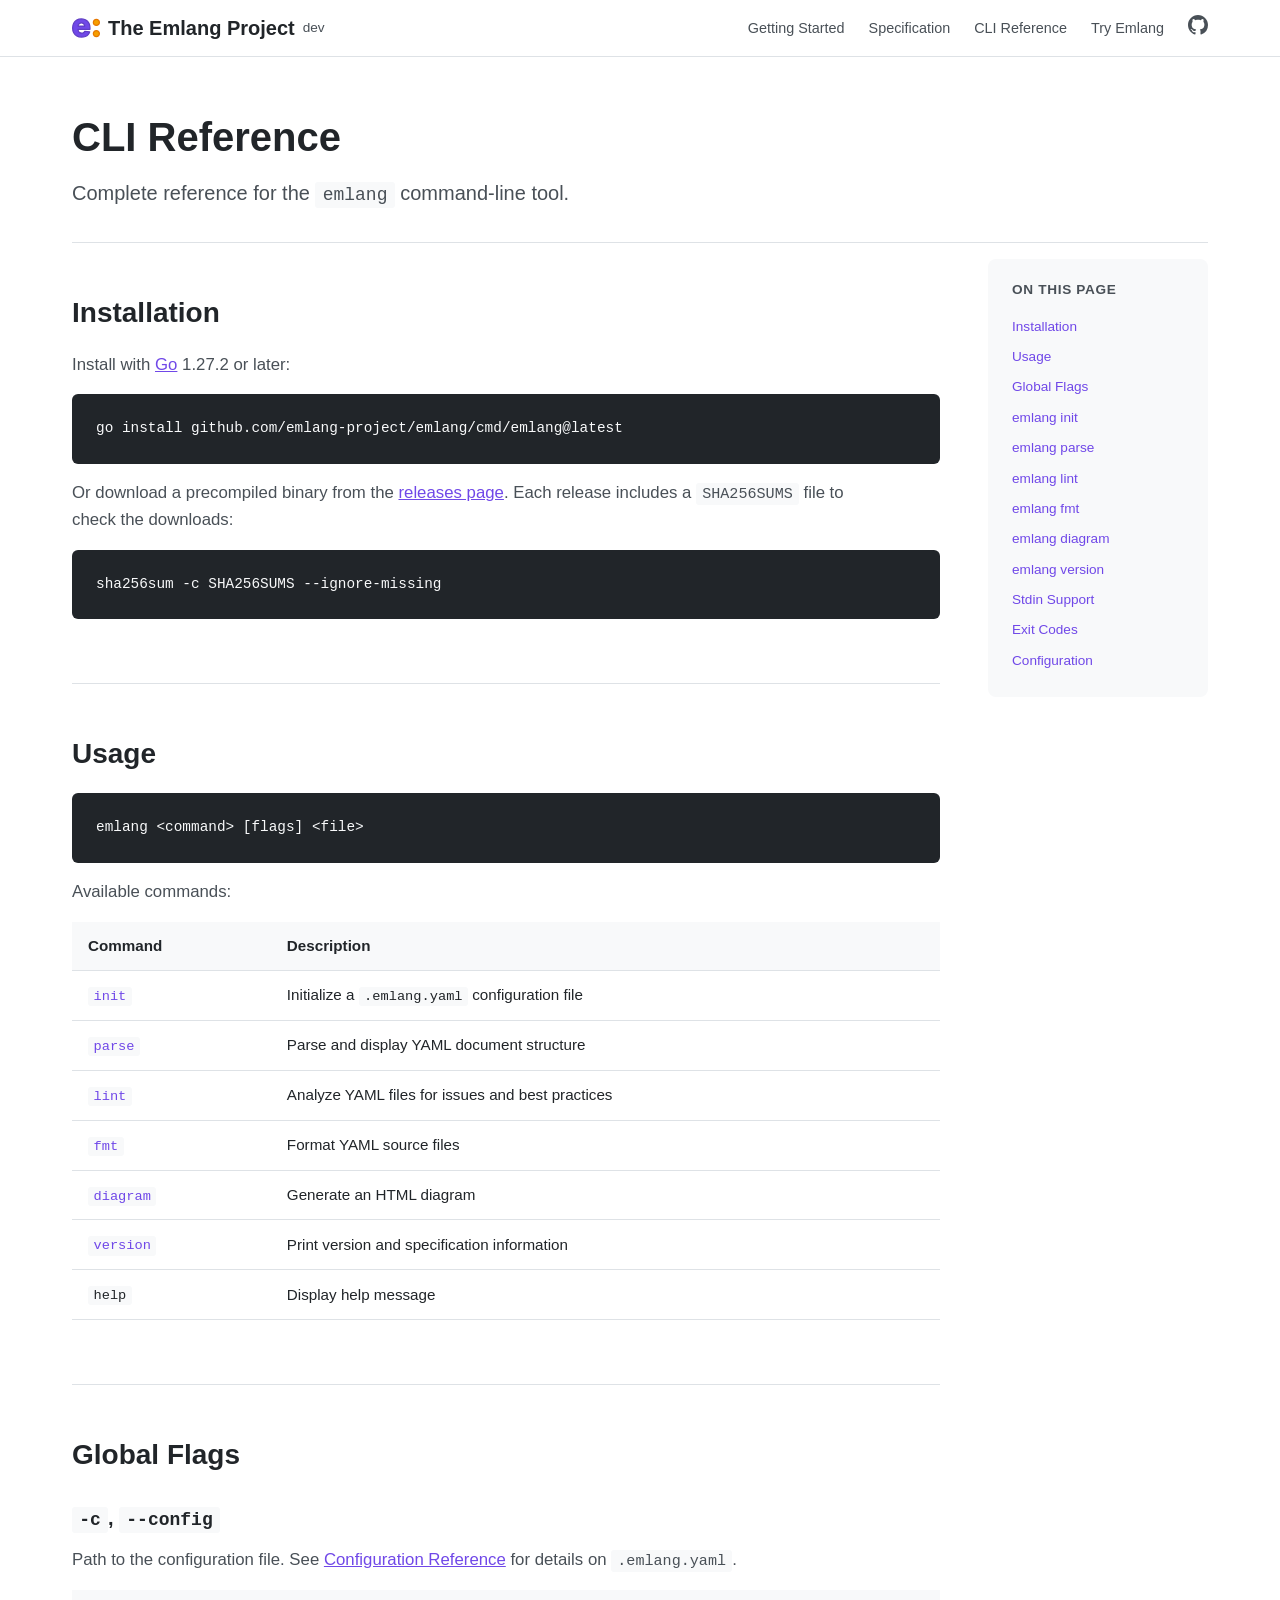
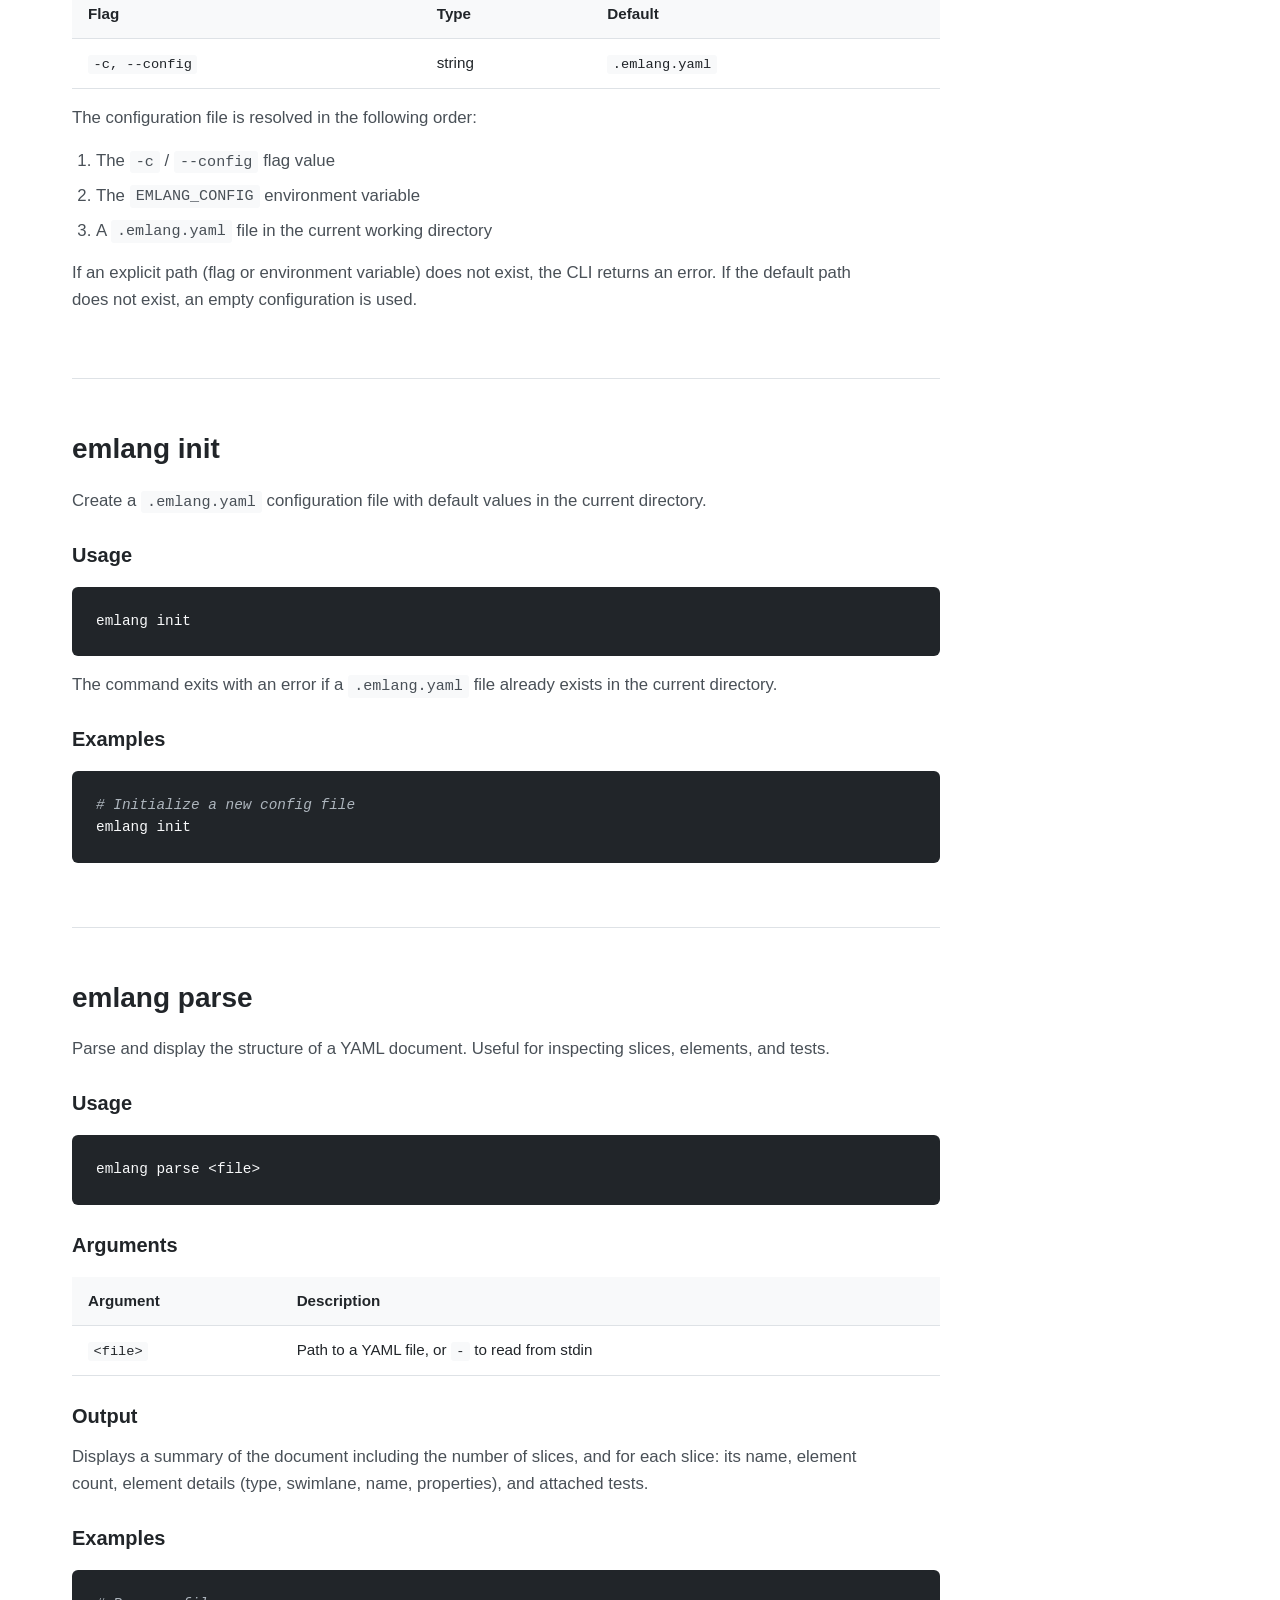
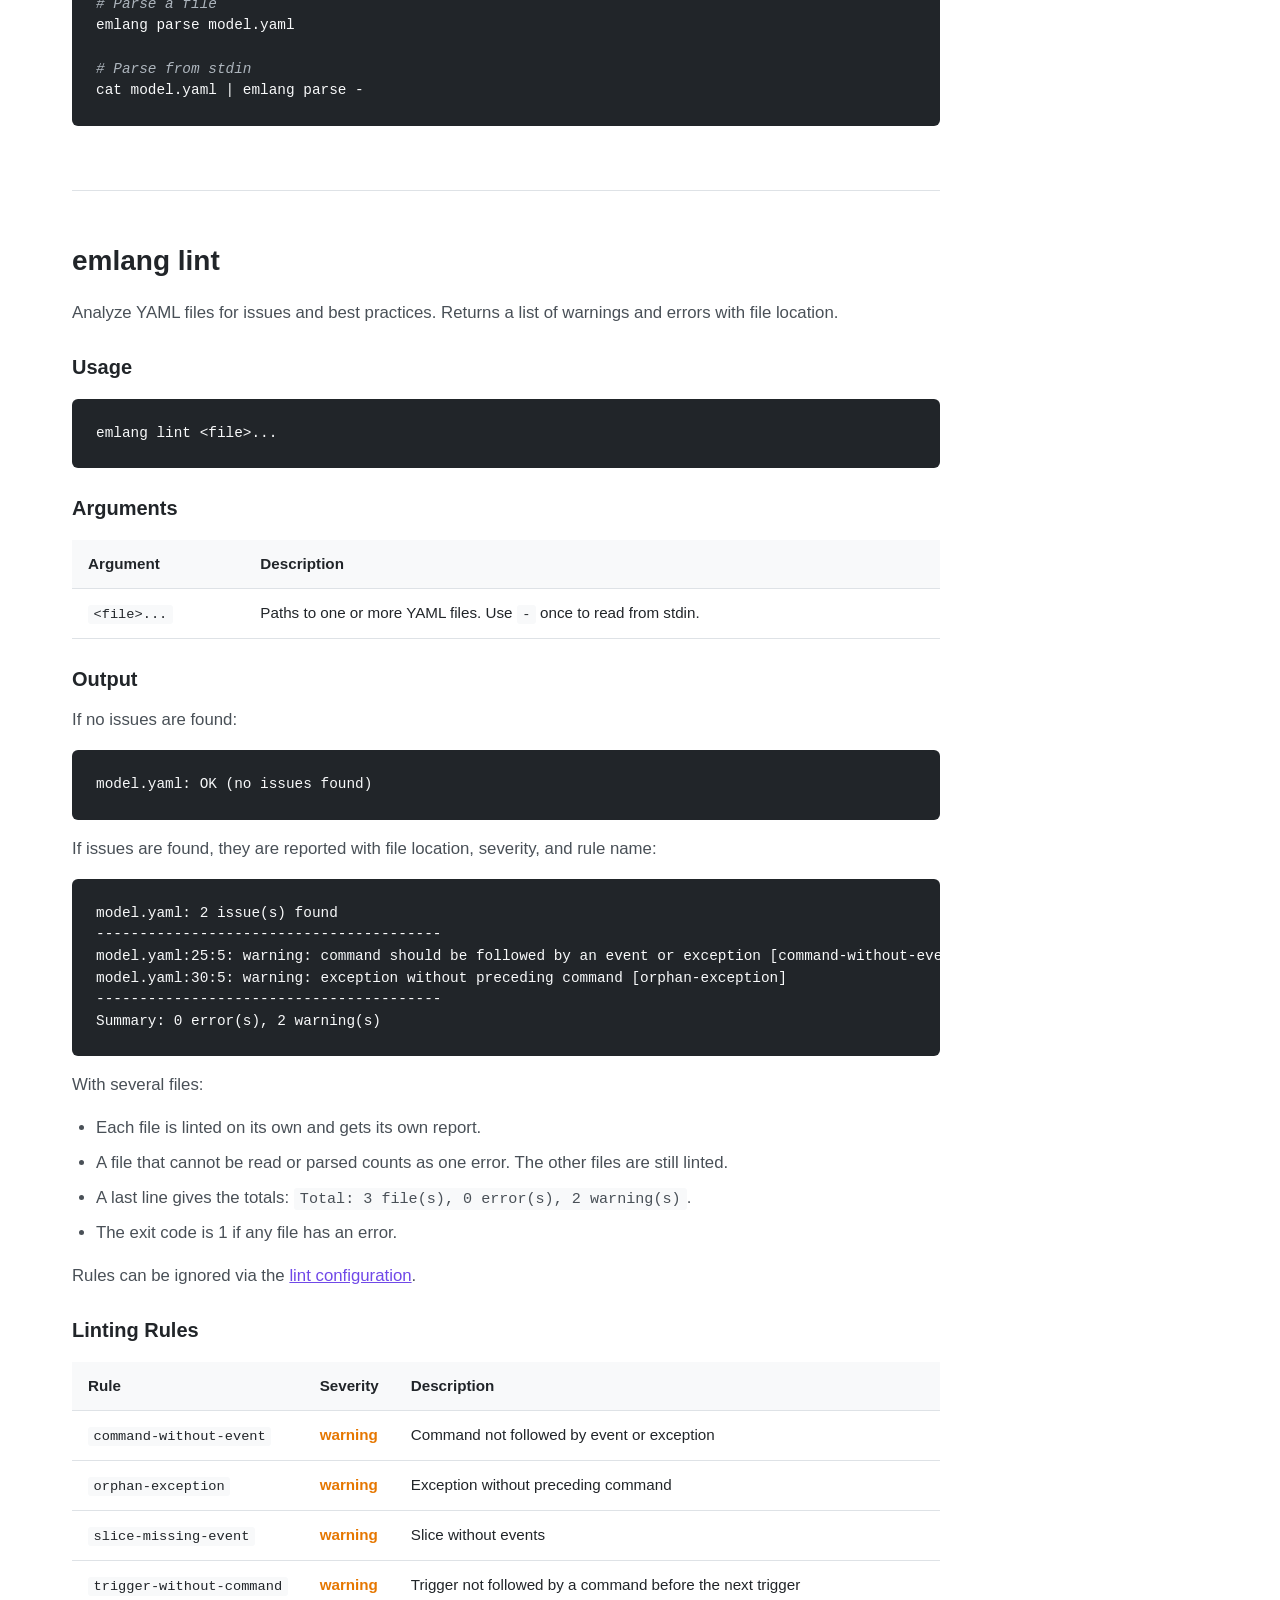
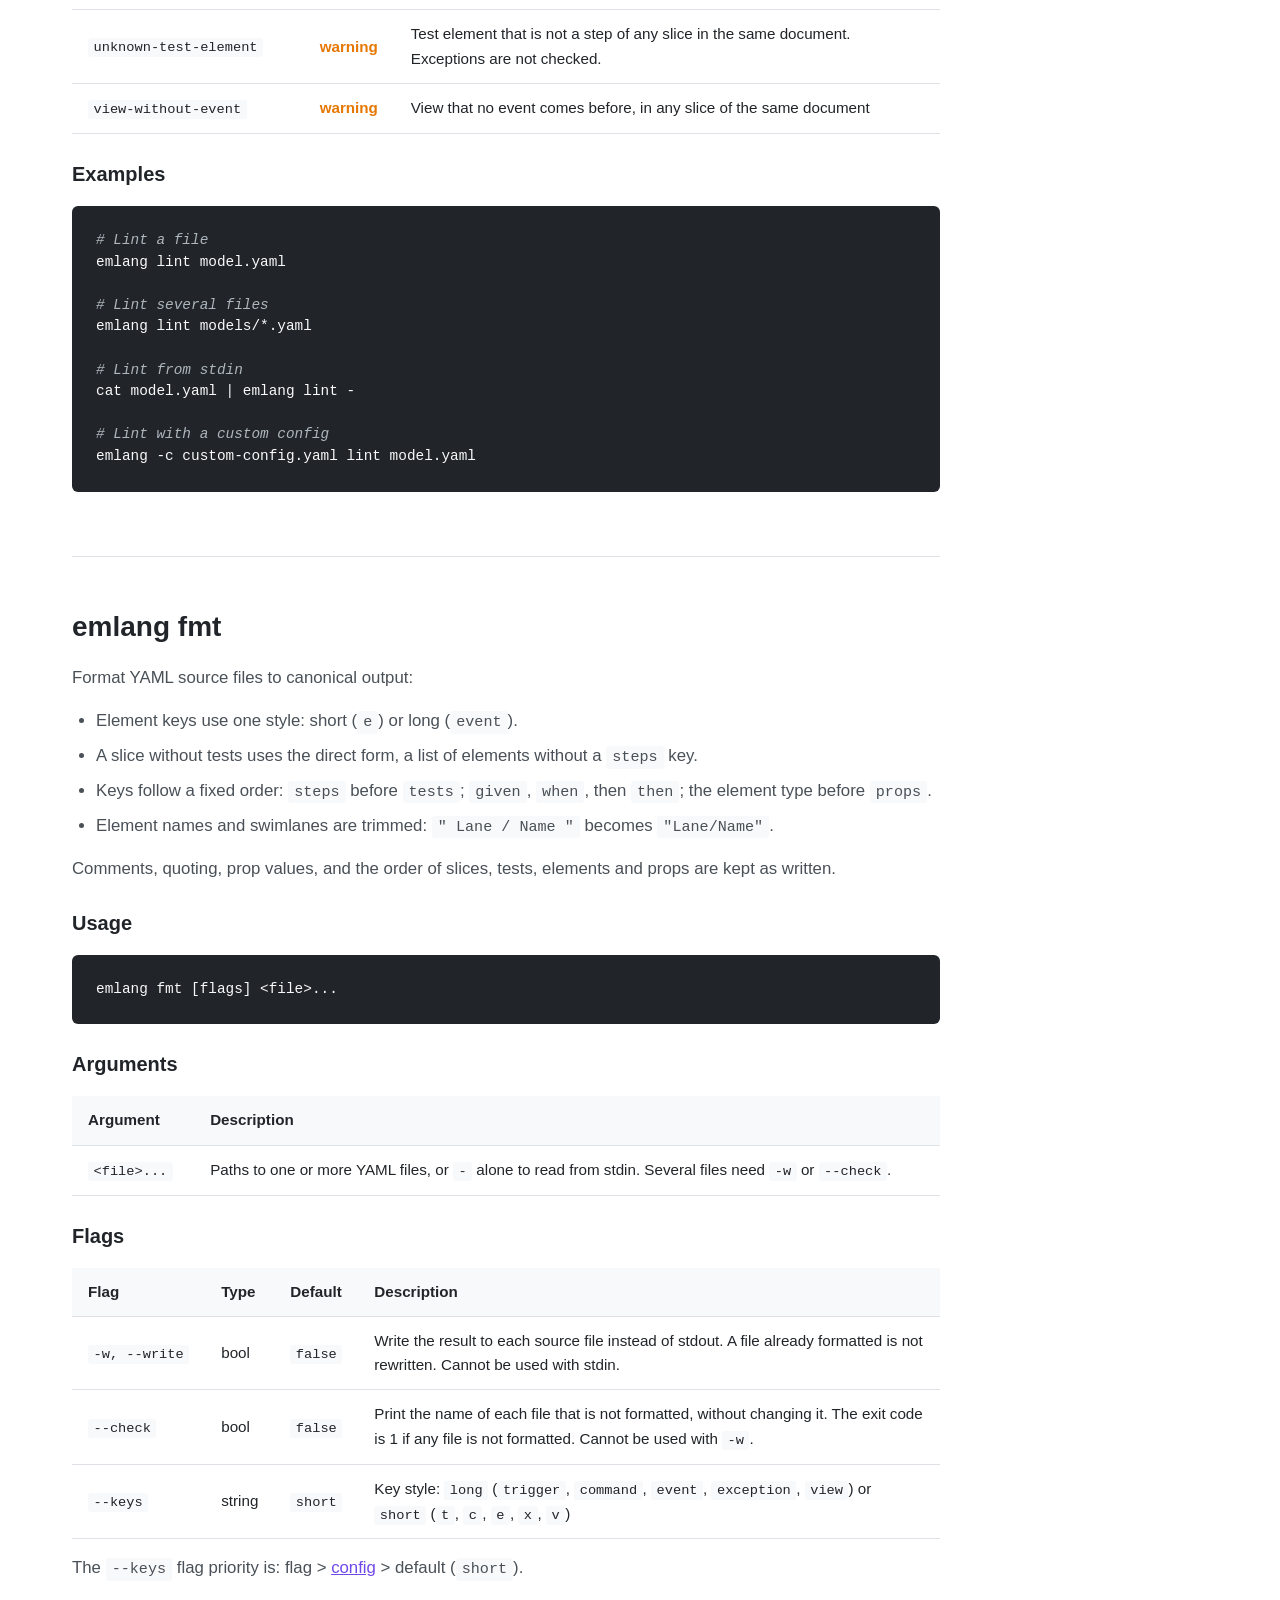
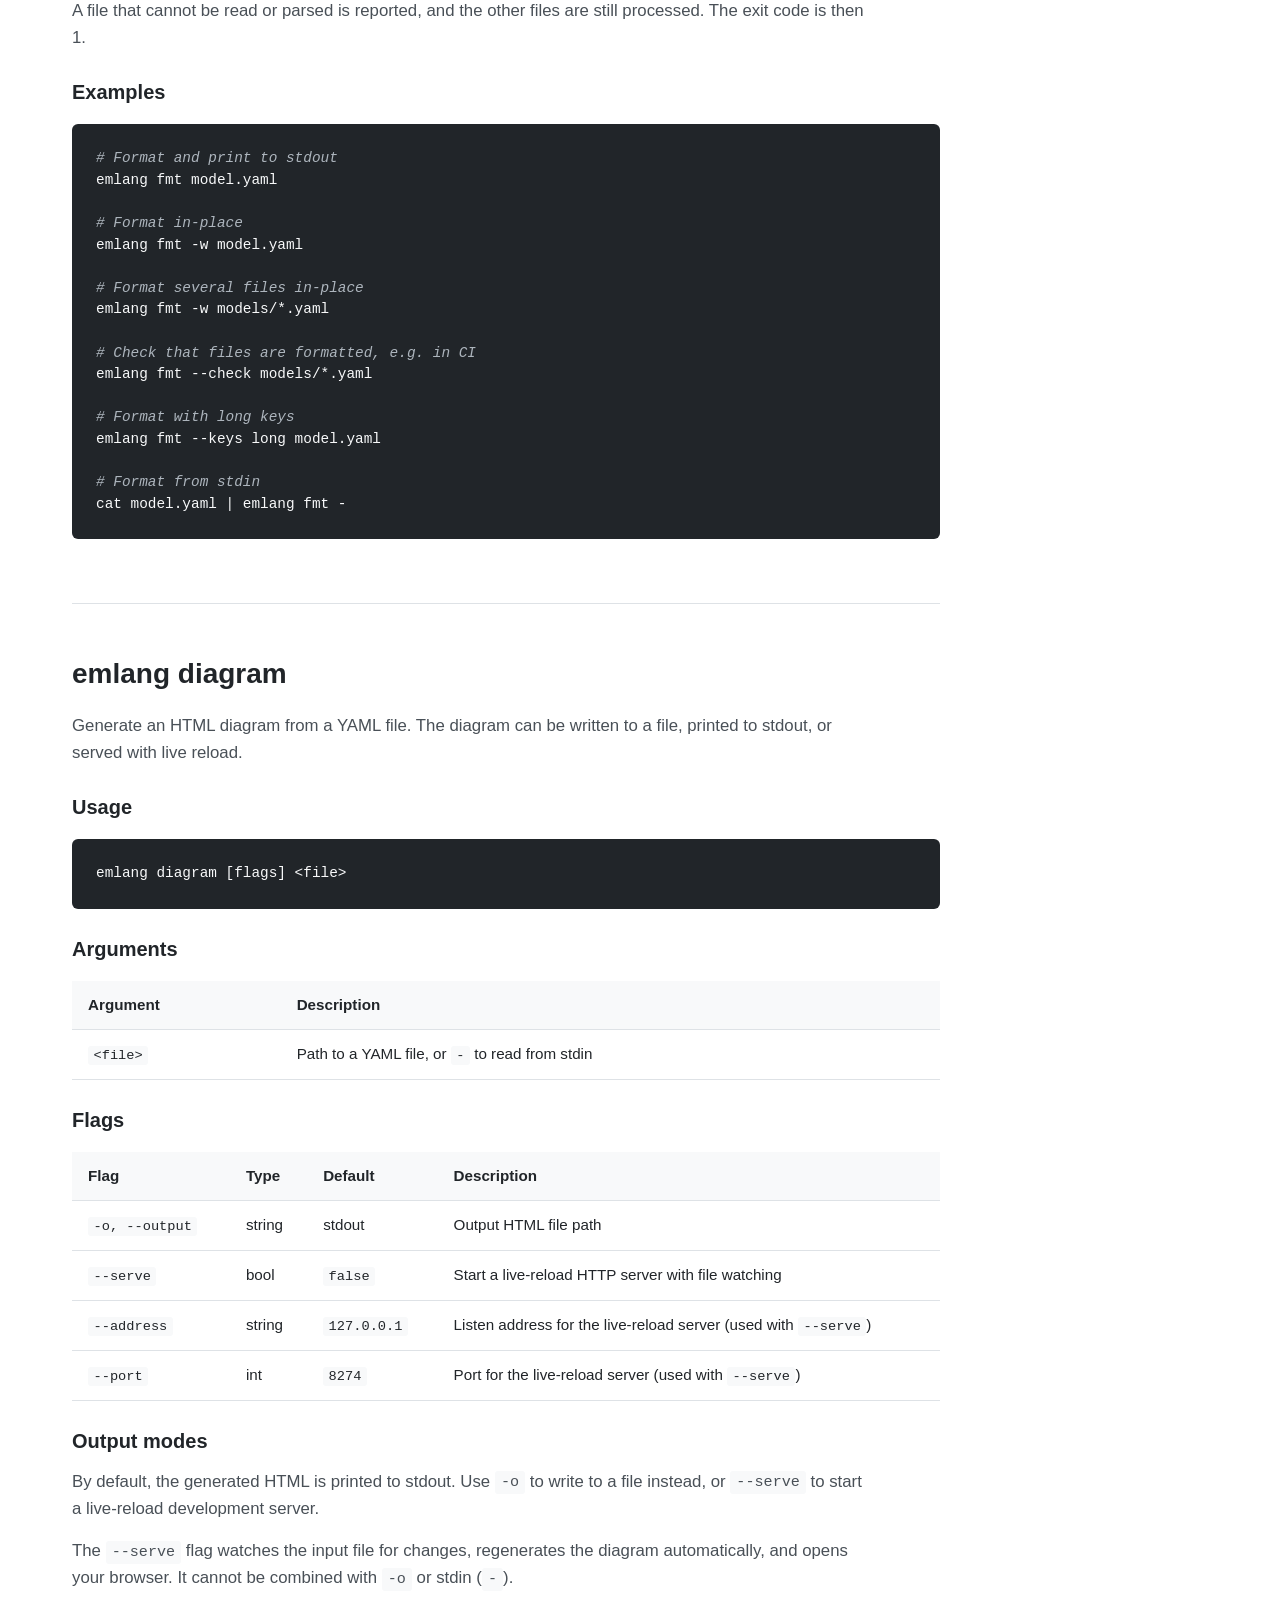
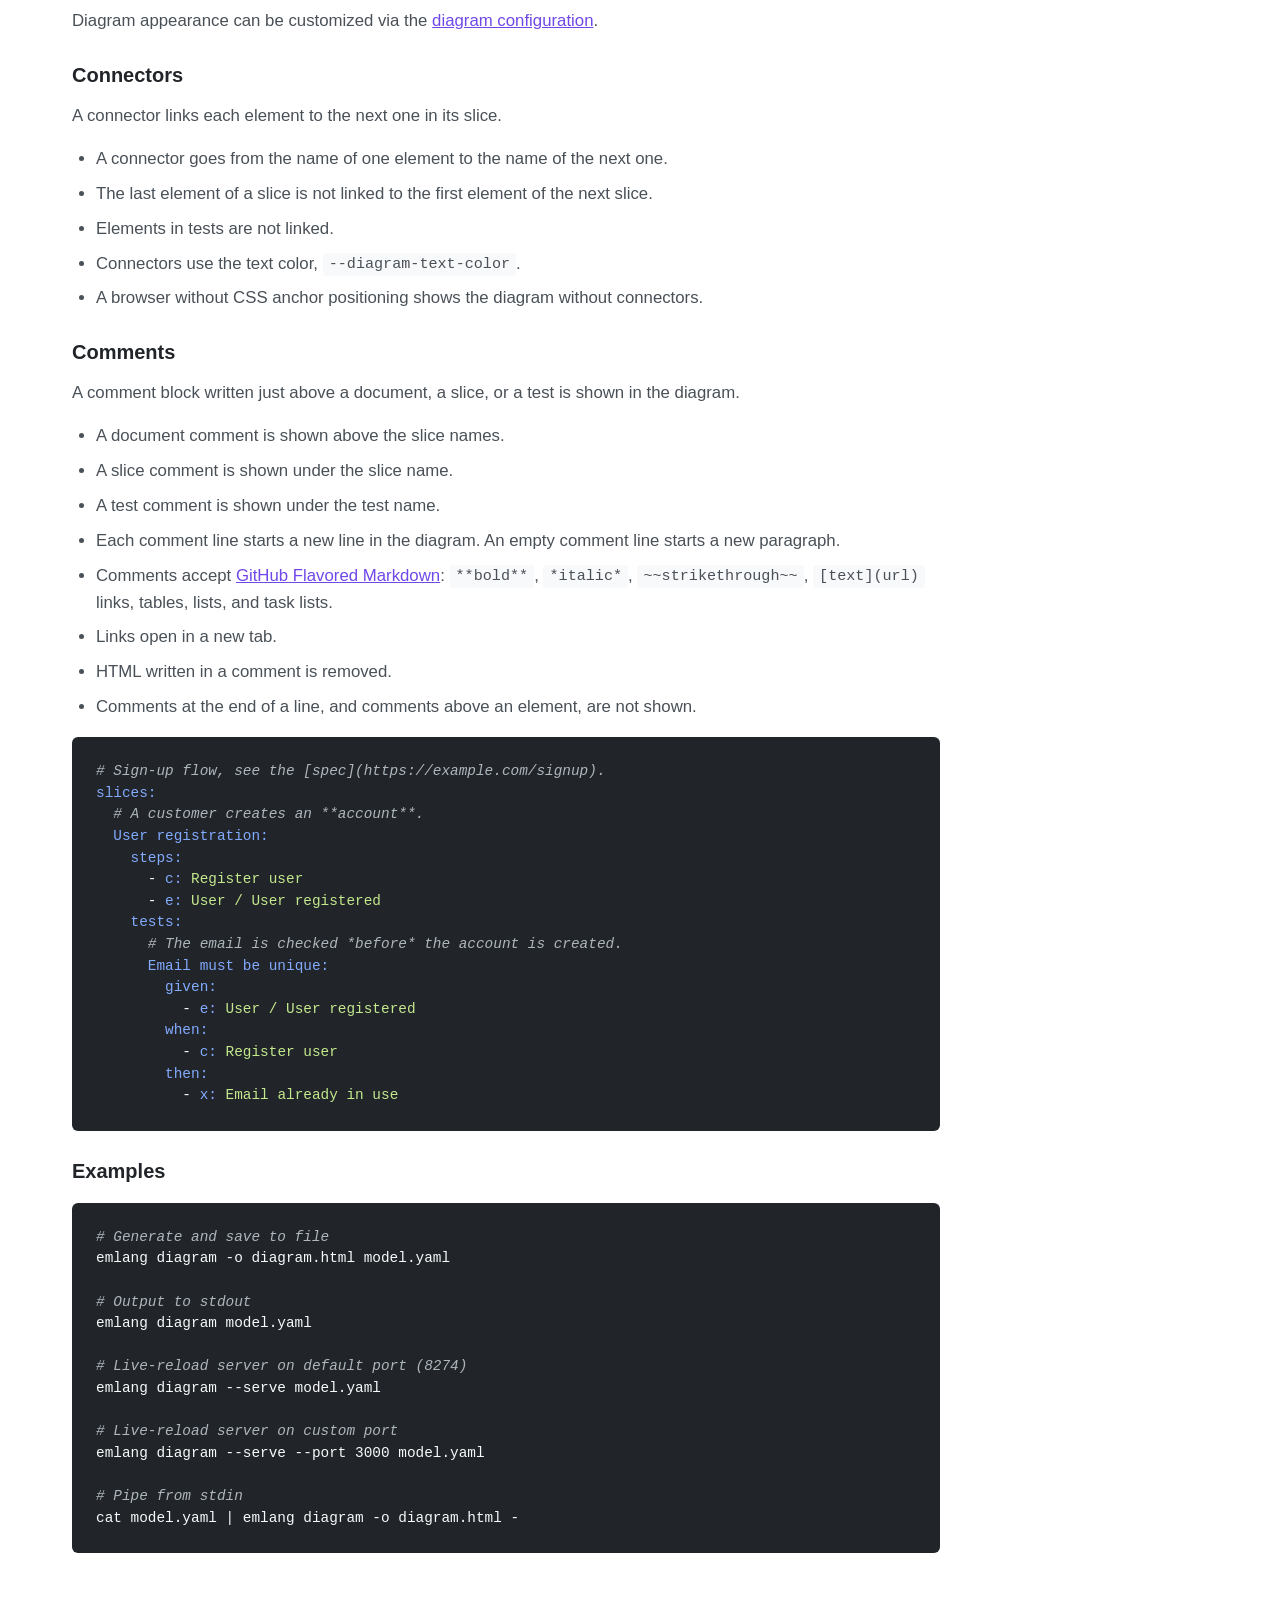
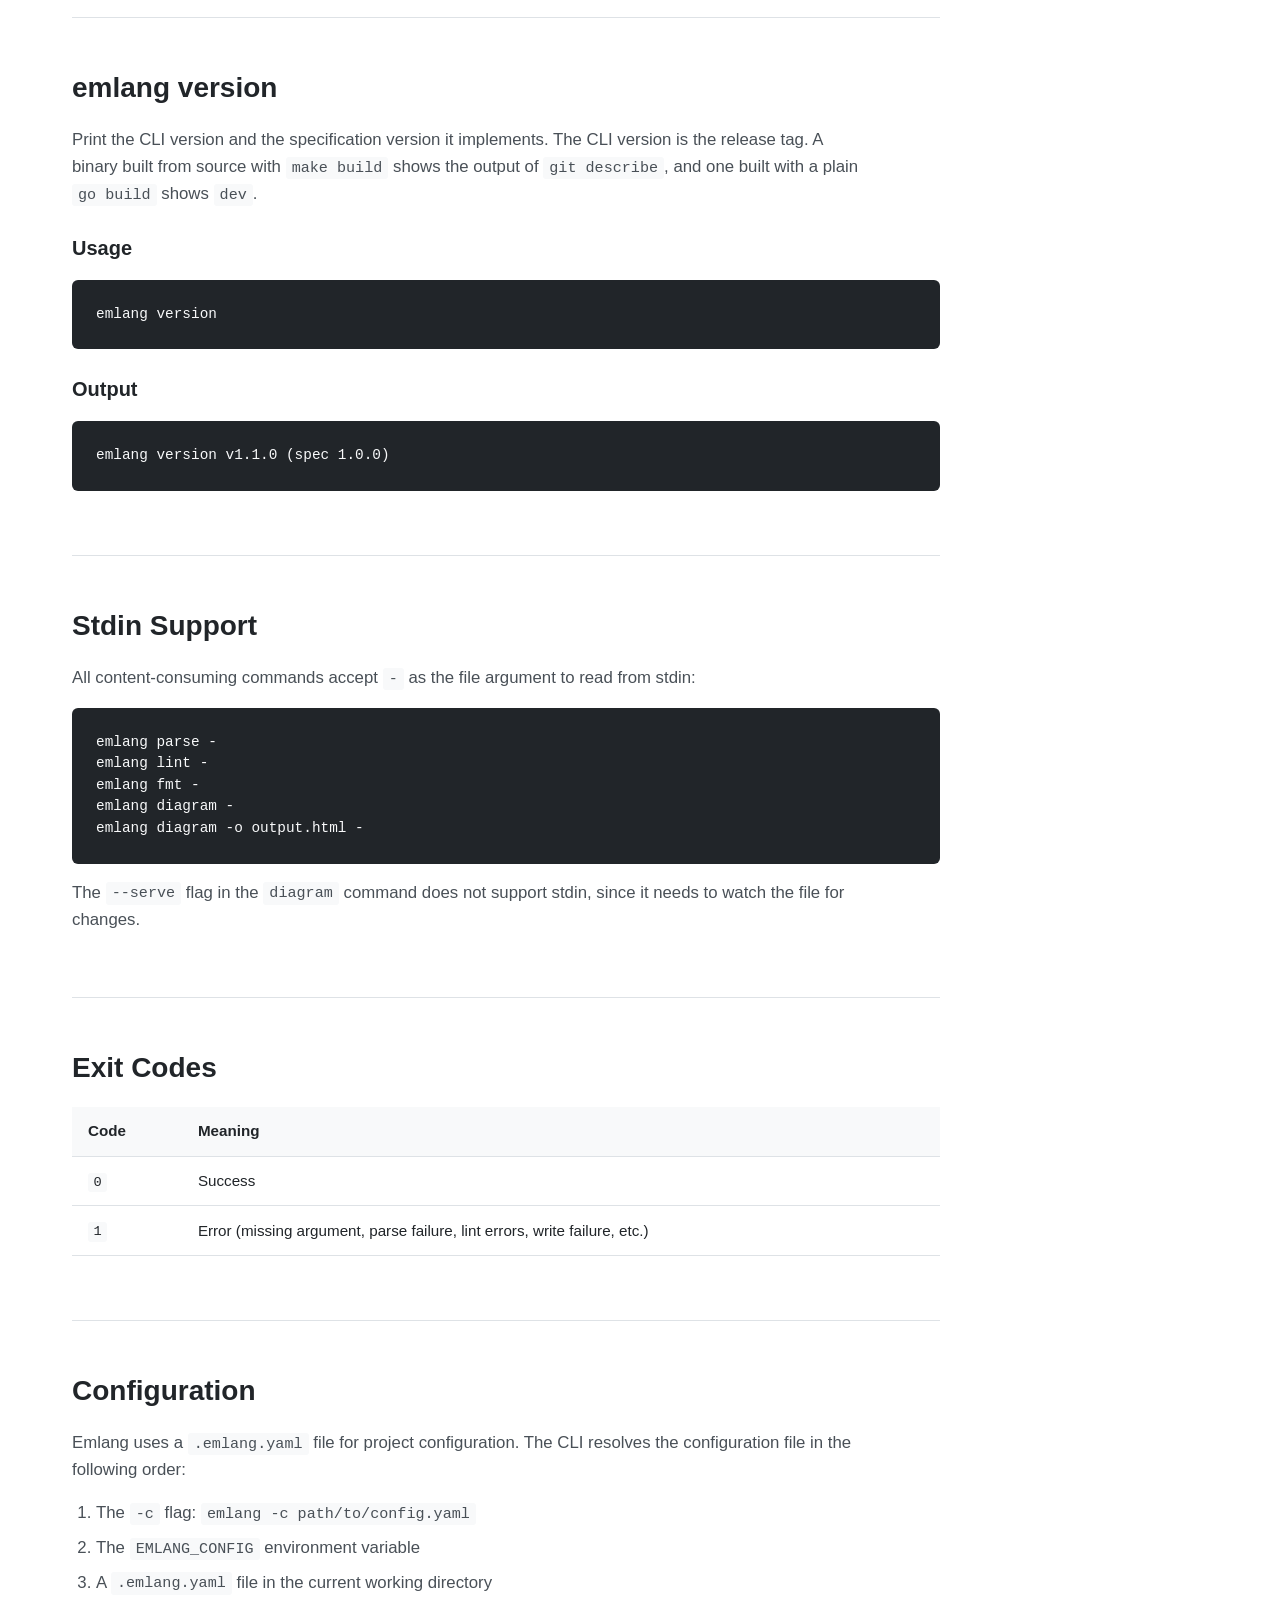
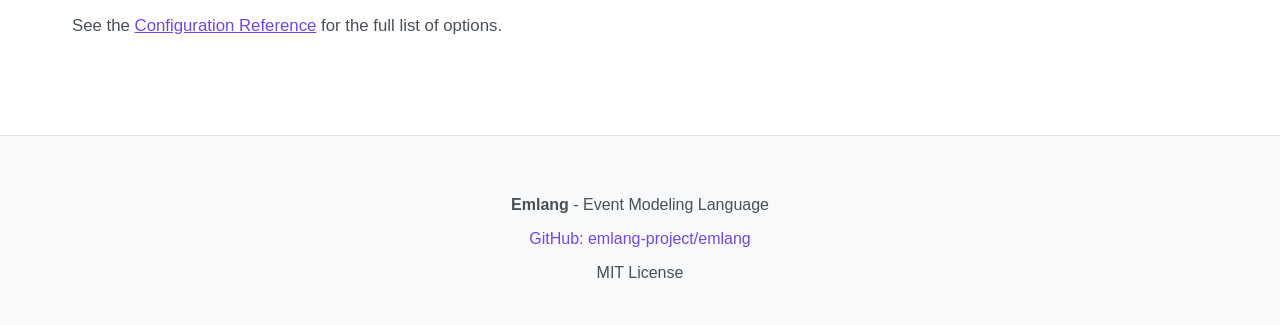
==== commit 85e584fa: "feat: add the trigger-without-command and view-without-event lint rules trigger-without-command repo" ====
--- a/docs/cli.html
+++ b/docs/cli.html
@@ -254,9 +254,19 @@
                             <td>Slice without events</td>
                         </tr>
                         <tr>
+                            <td><code>trigger-without-command</code></td>
+                            <td style="color: #e67700; font-weight: 600;">warning</td>
+                            <td>Trigger not followed by a command before the next trigger</td>
+                        </tr>
+                        <tr>
                             <td><code>unknown-test-element</code></td>
                             <td style="color: #e67700; font-weight: 600;">warning</td>
                             <td>Test element that is not a step of any slice in the same document. Exceptions are not checked.</td>
+                        </tr>
+                        <tr>
+                            <td><code>view-without-event</code></td>
+                            <td style="color: #e67700; font-weight: 600;">warning</td>
+                            <td>View that no event comes before, in any slice of the same document</td>
                         </tr>
                     </tbody>
                 </table>
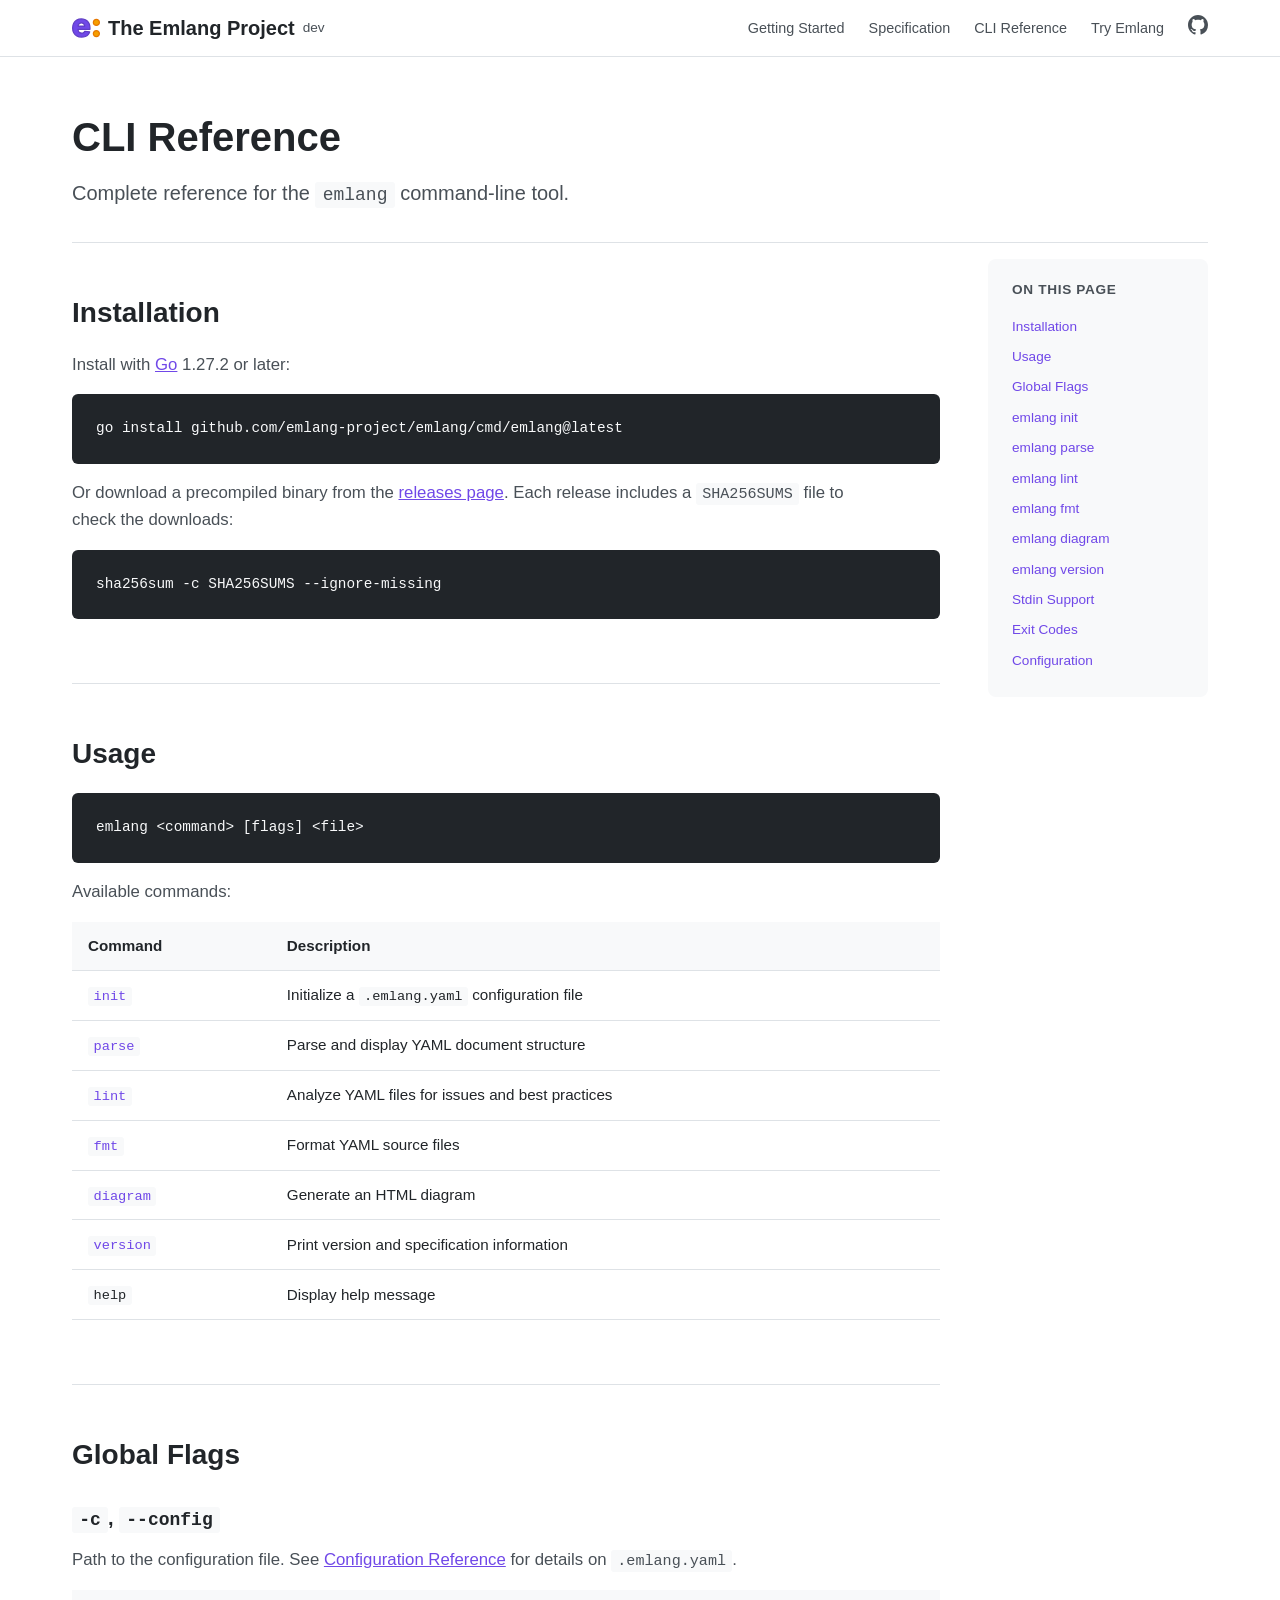
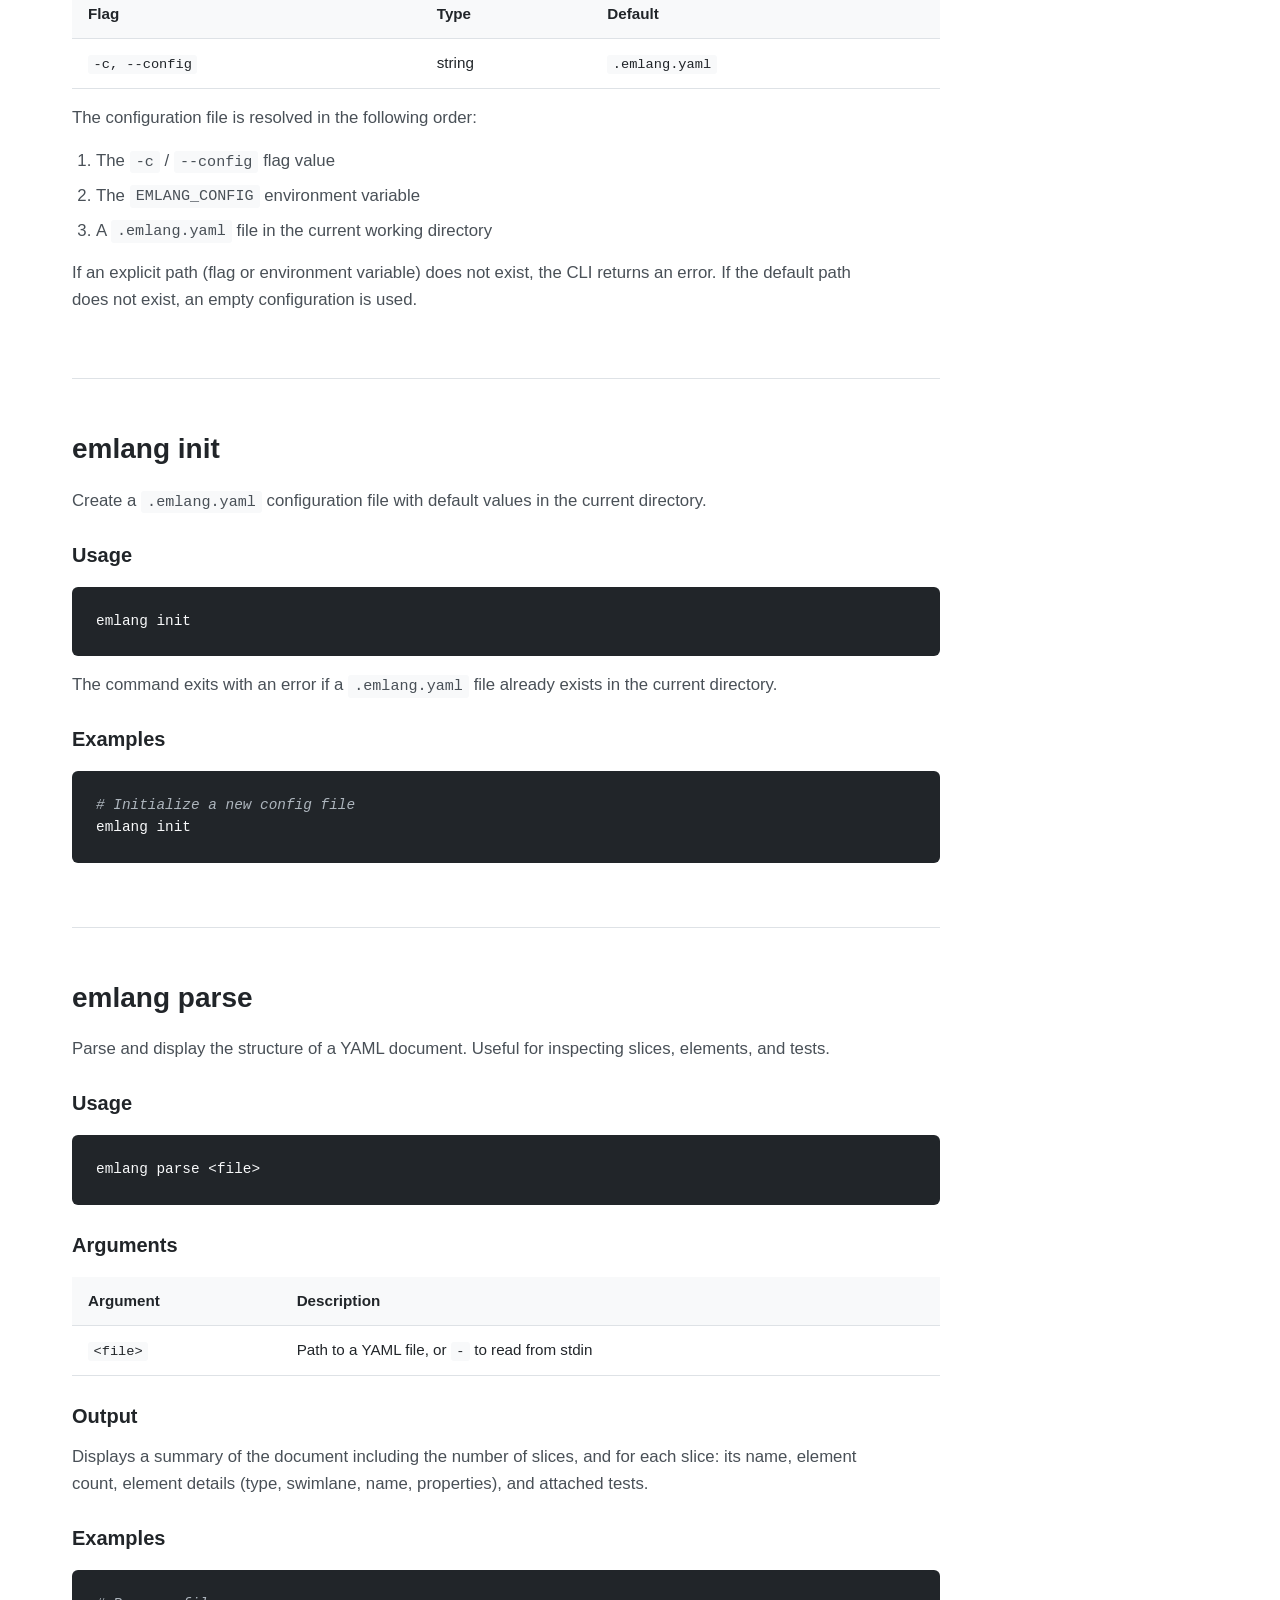
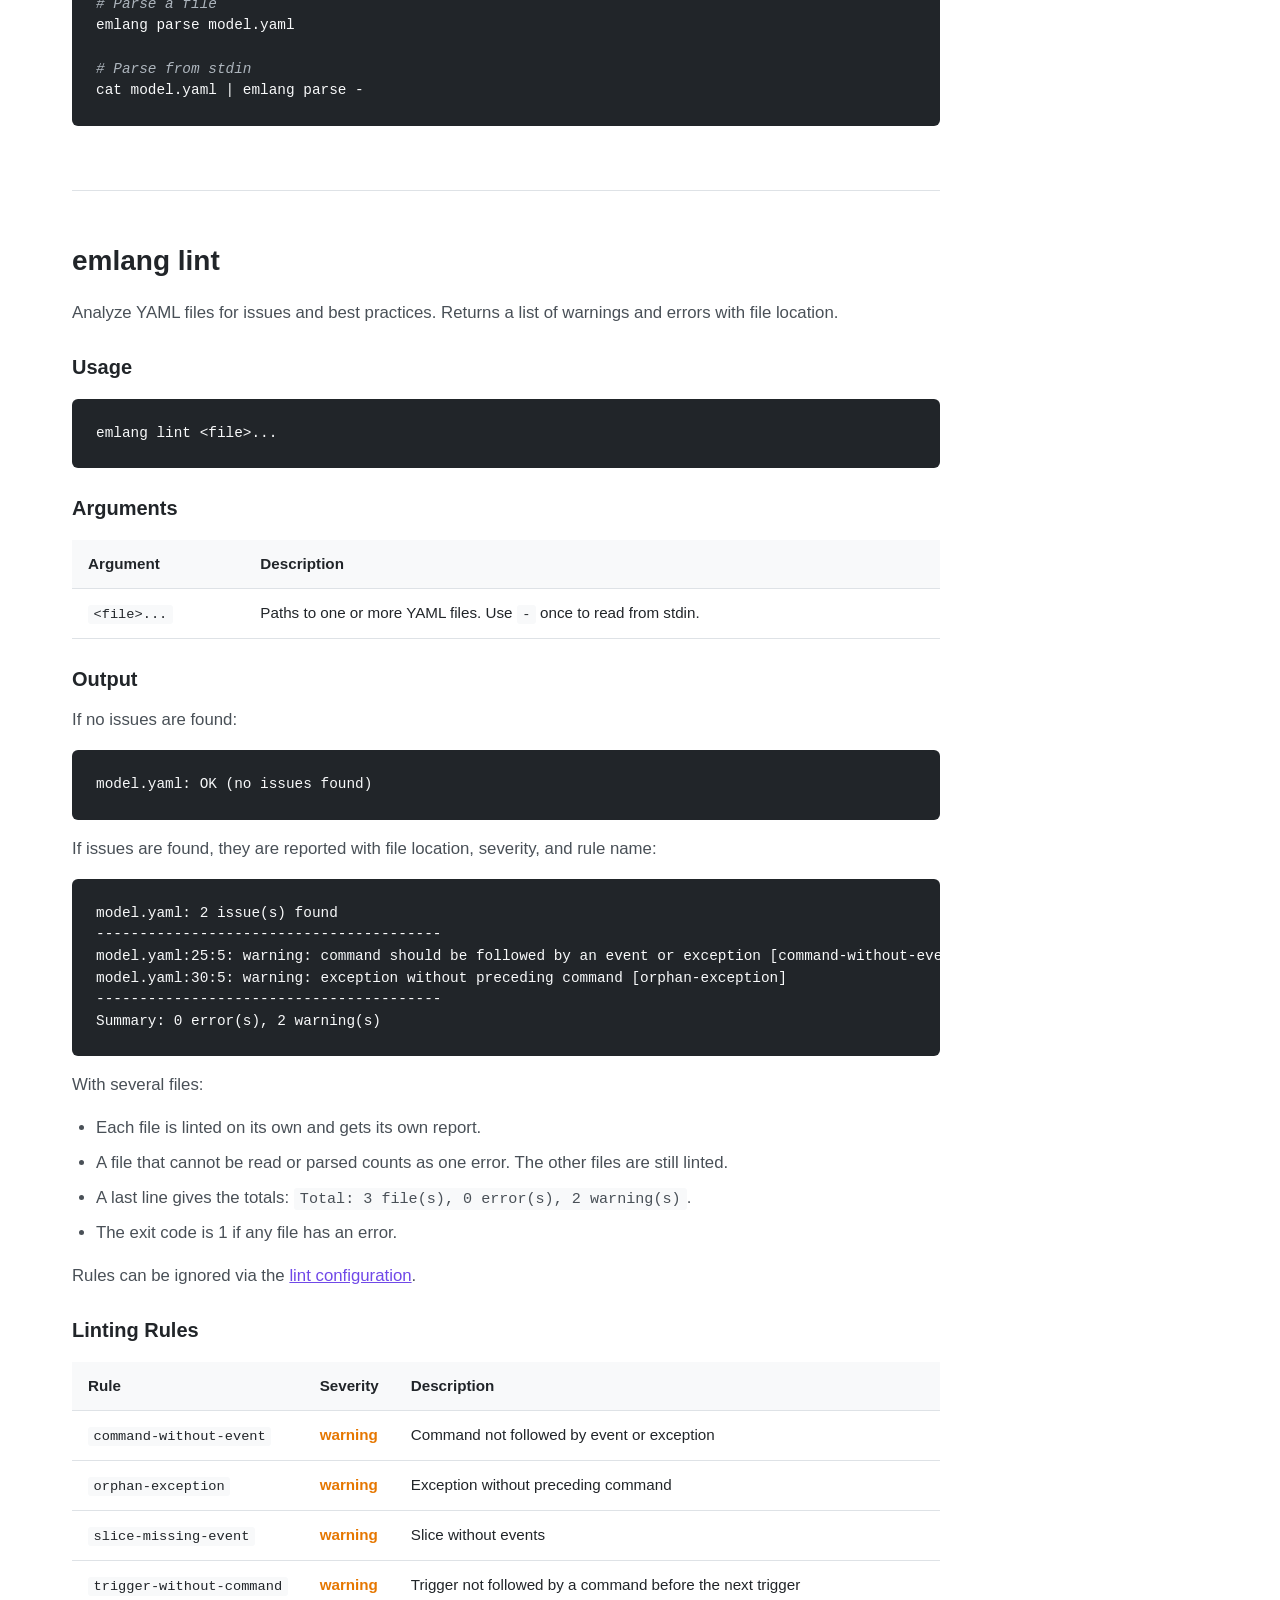
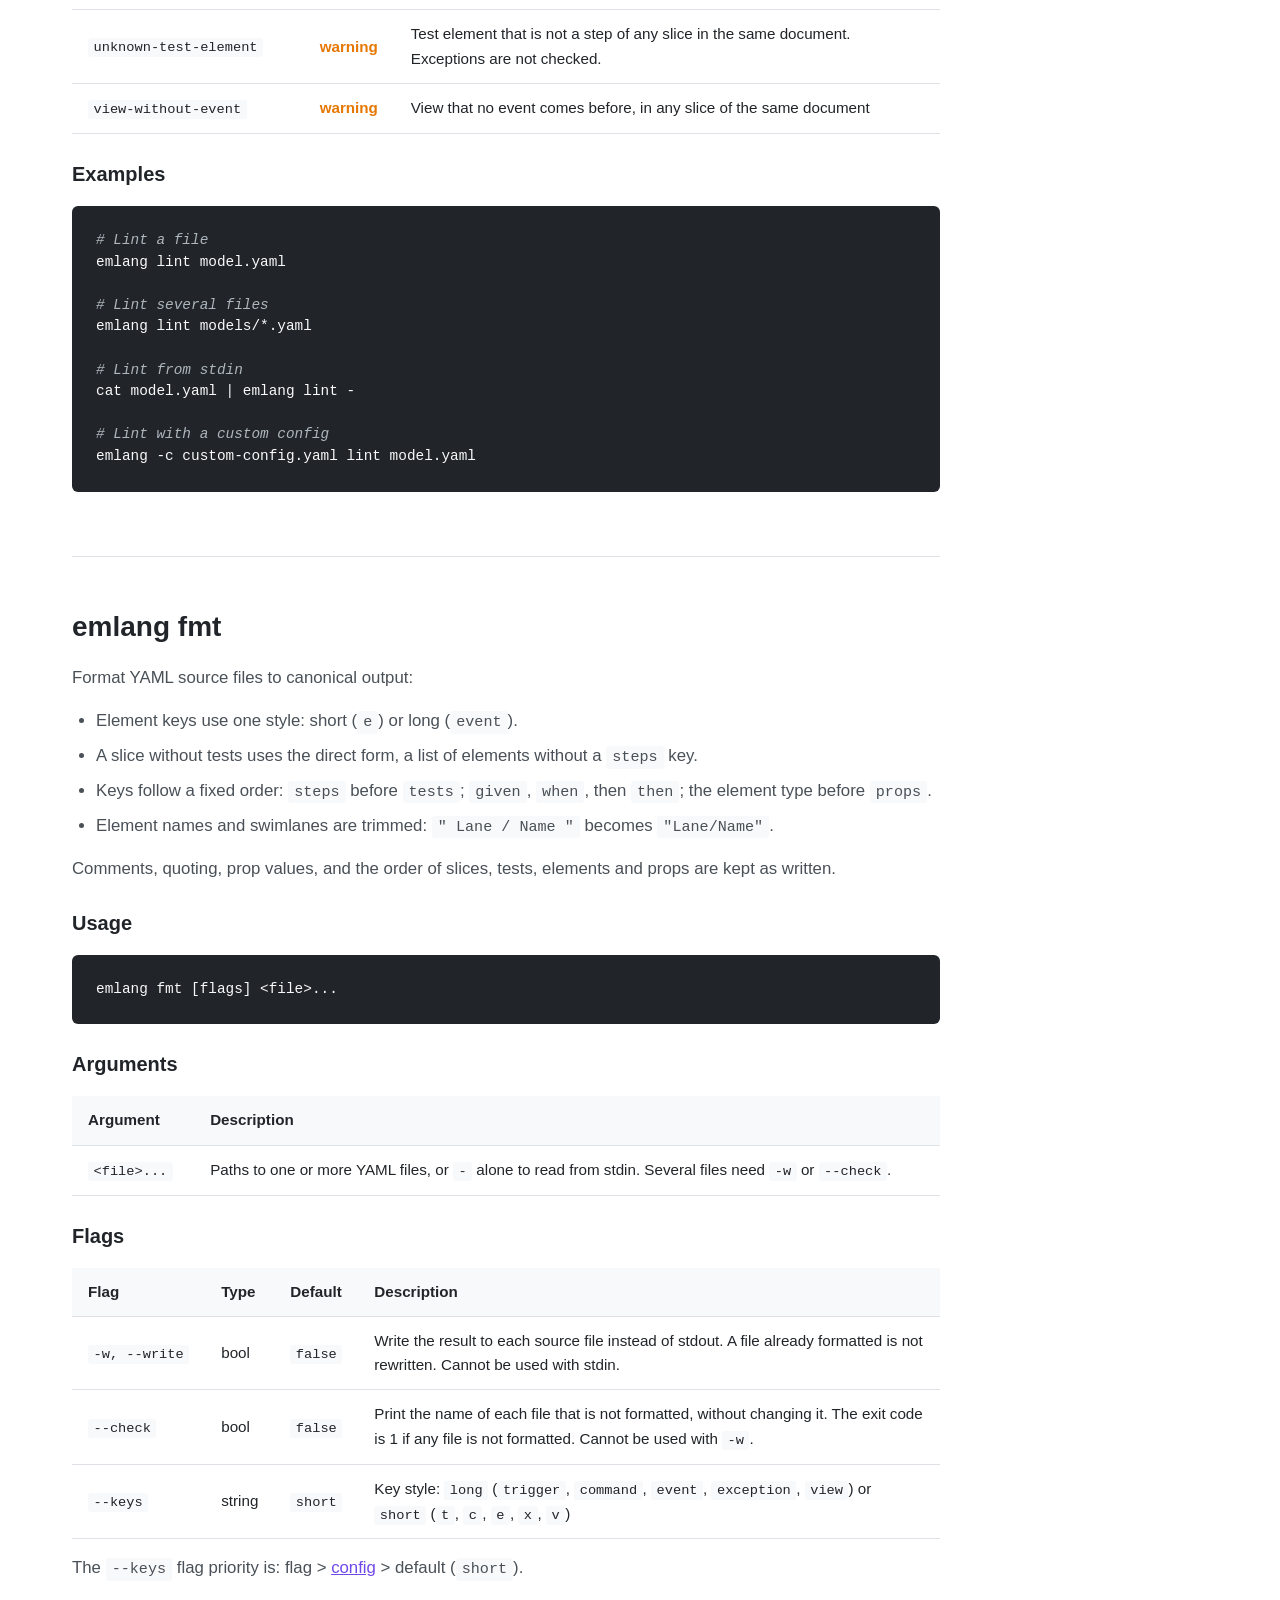
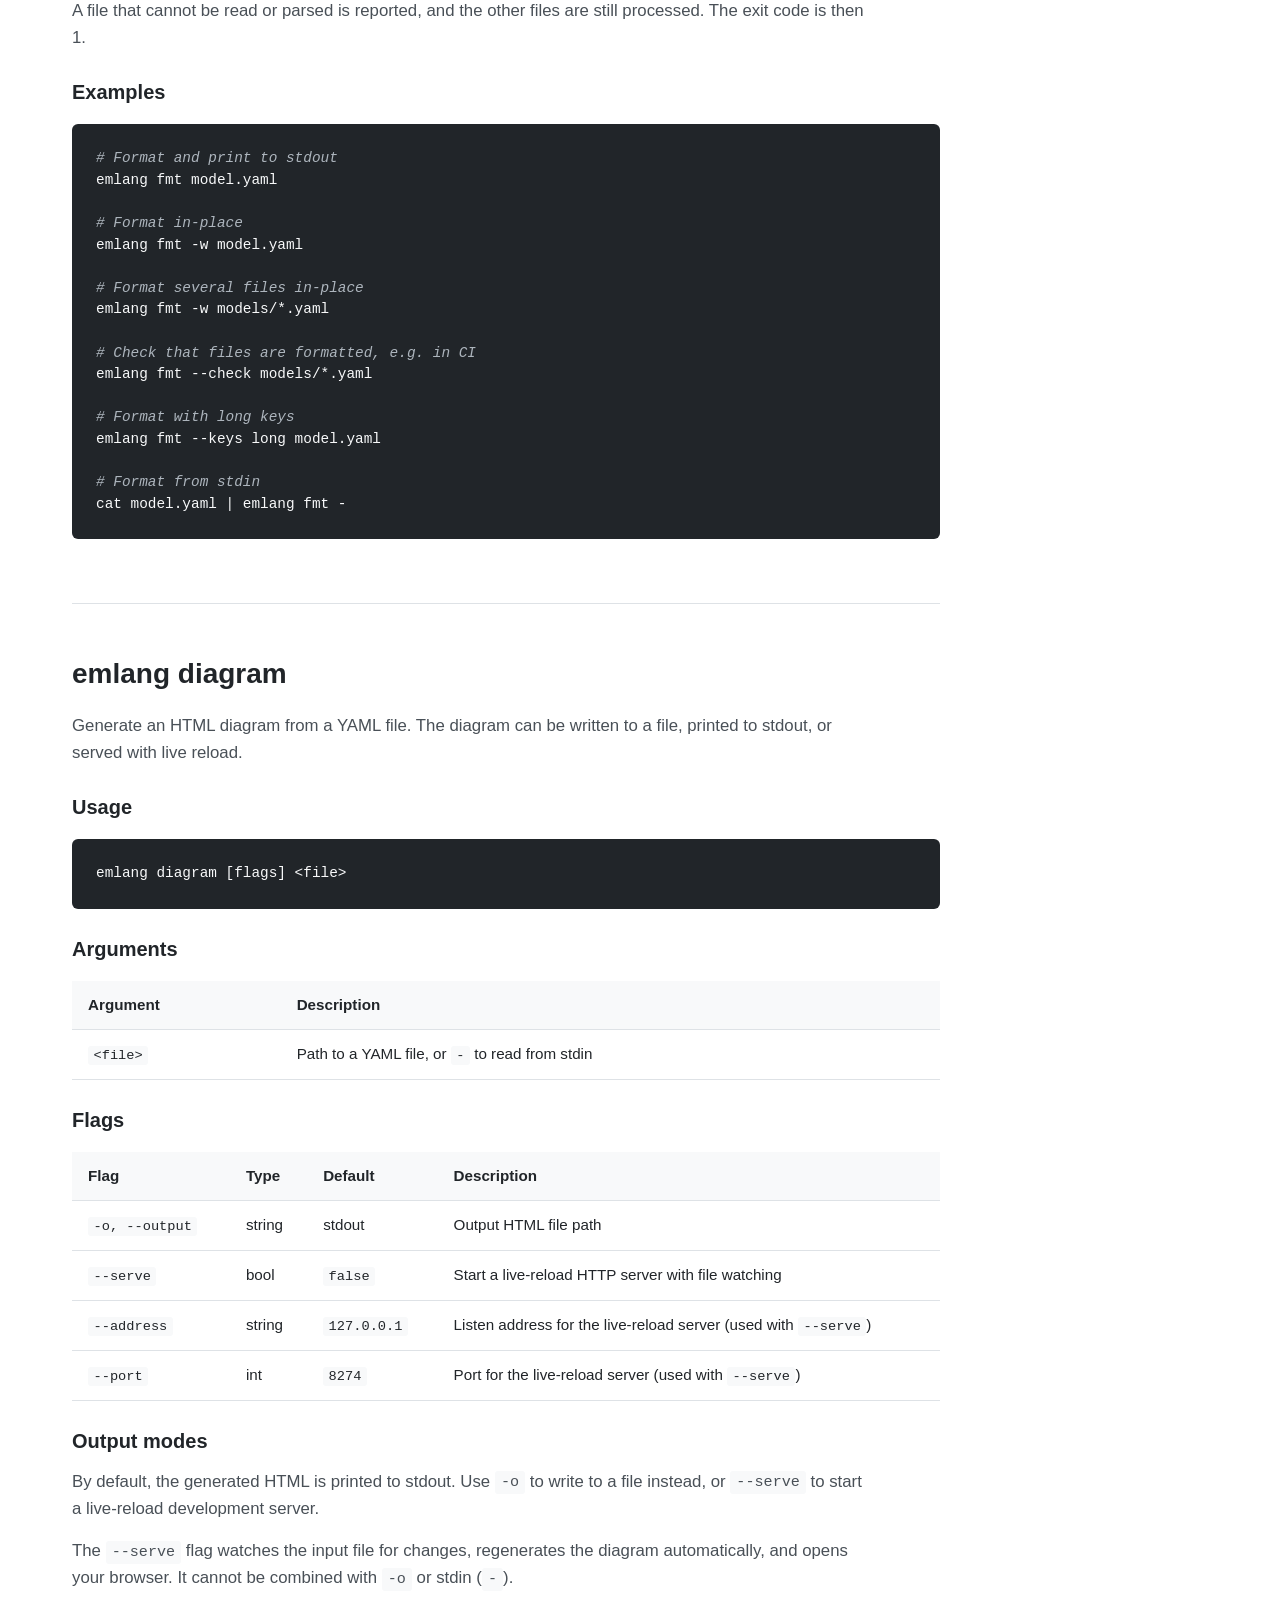
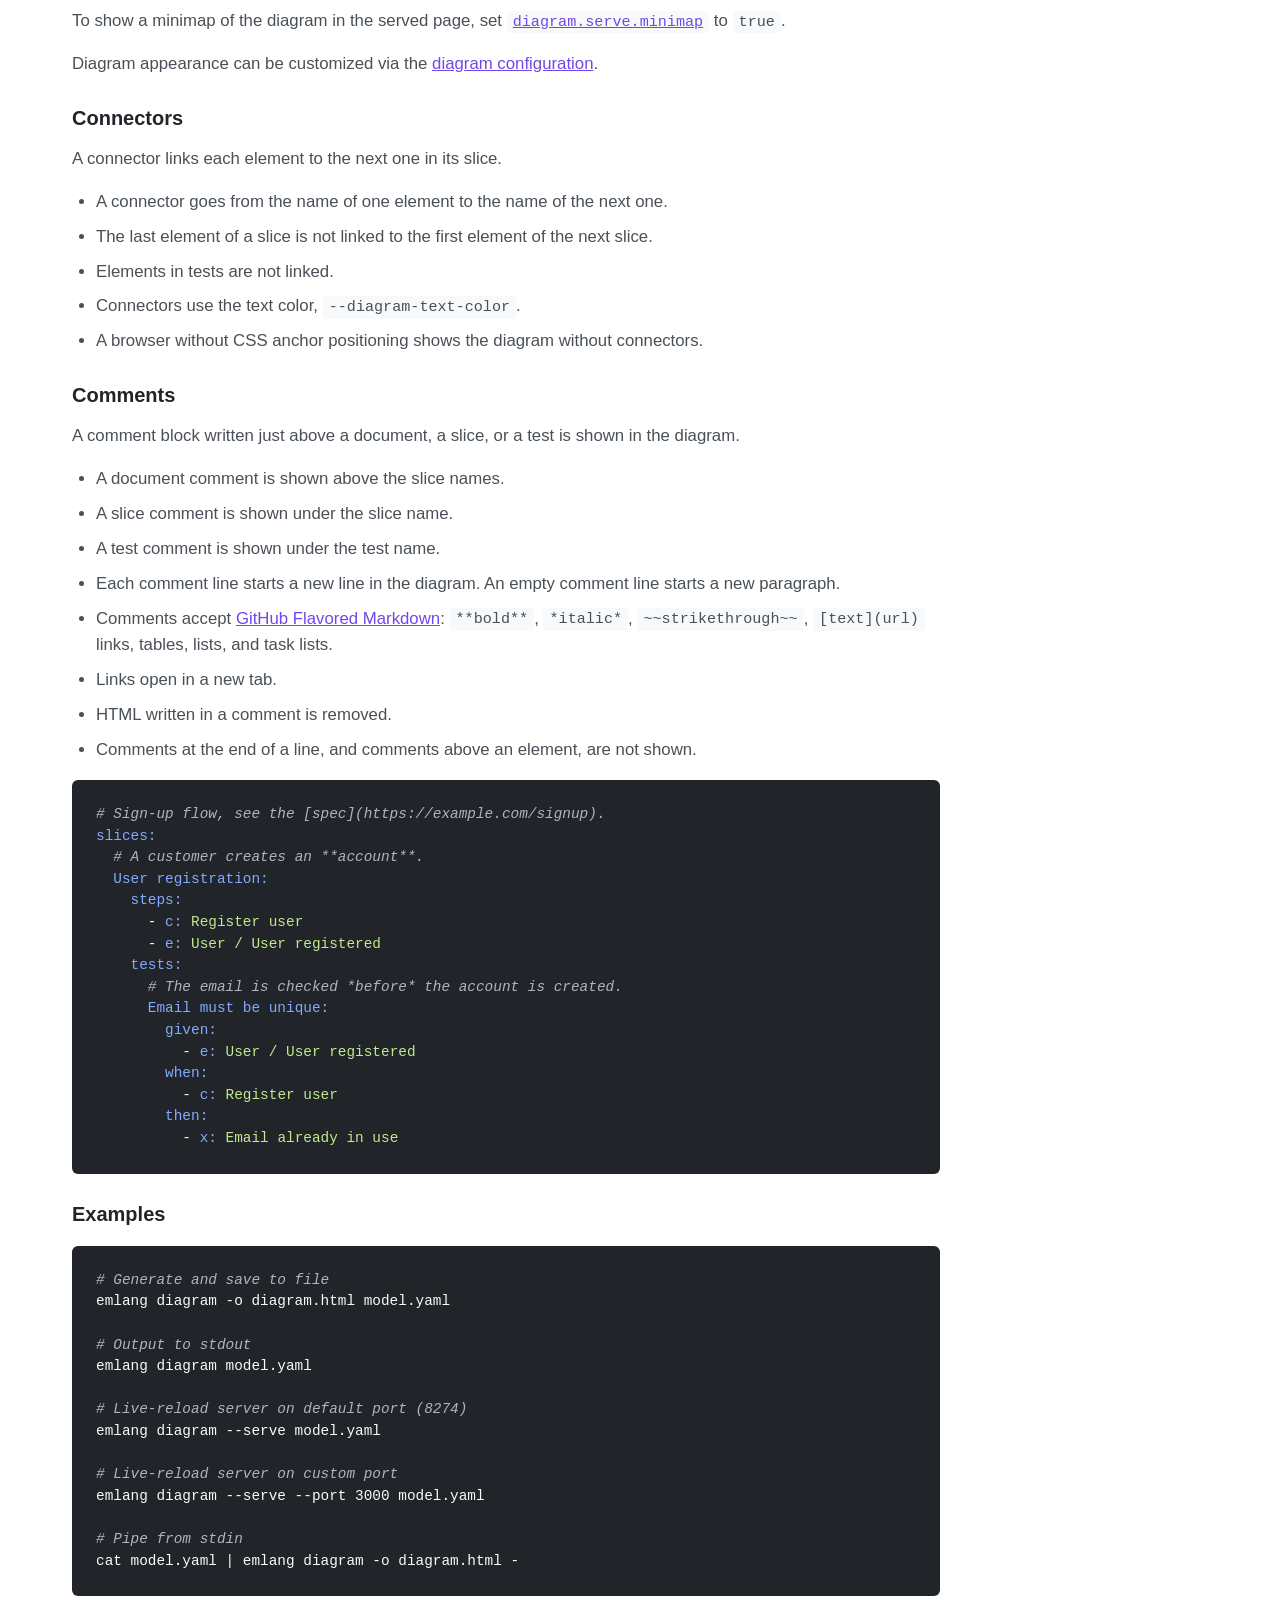
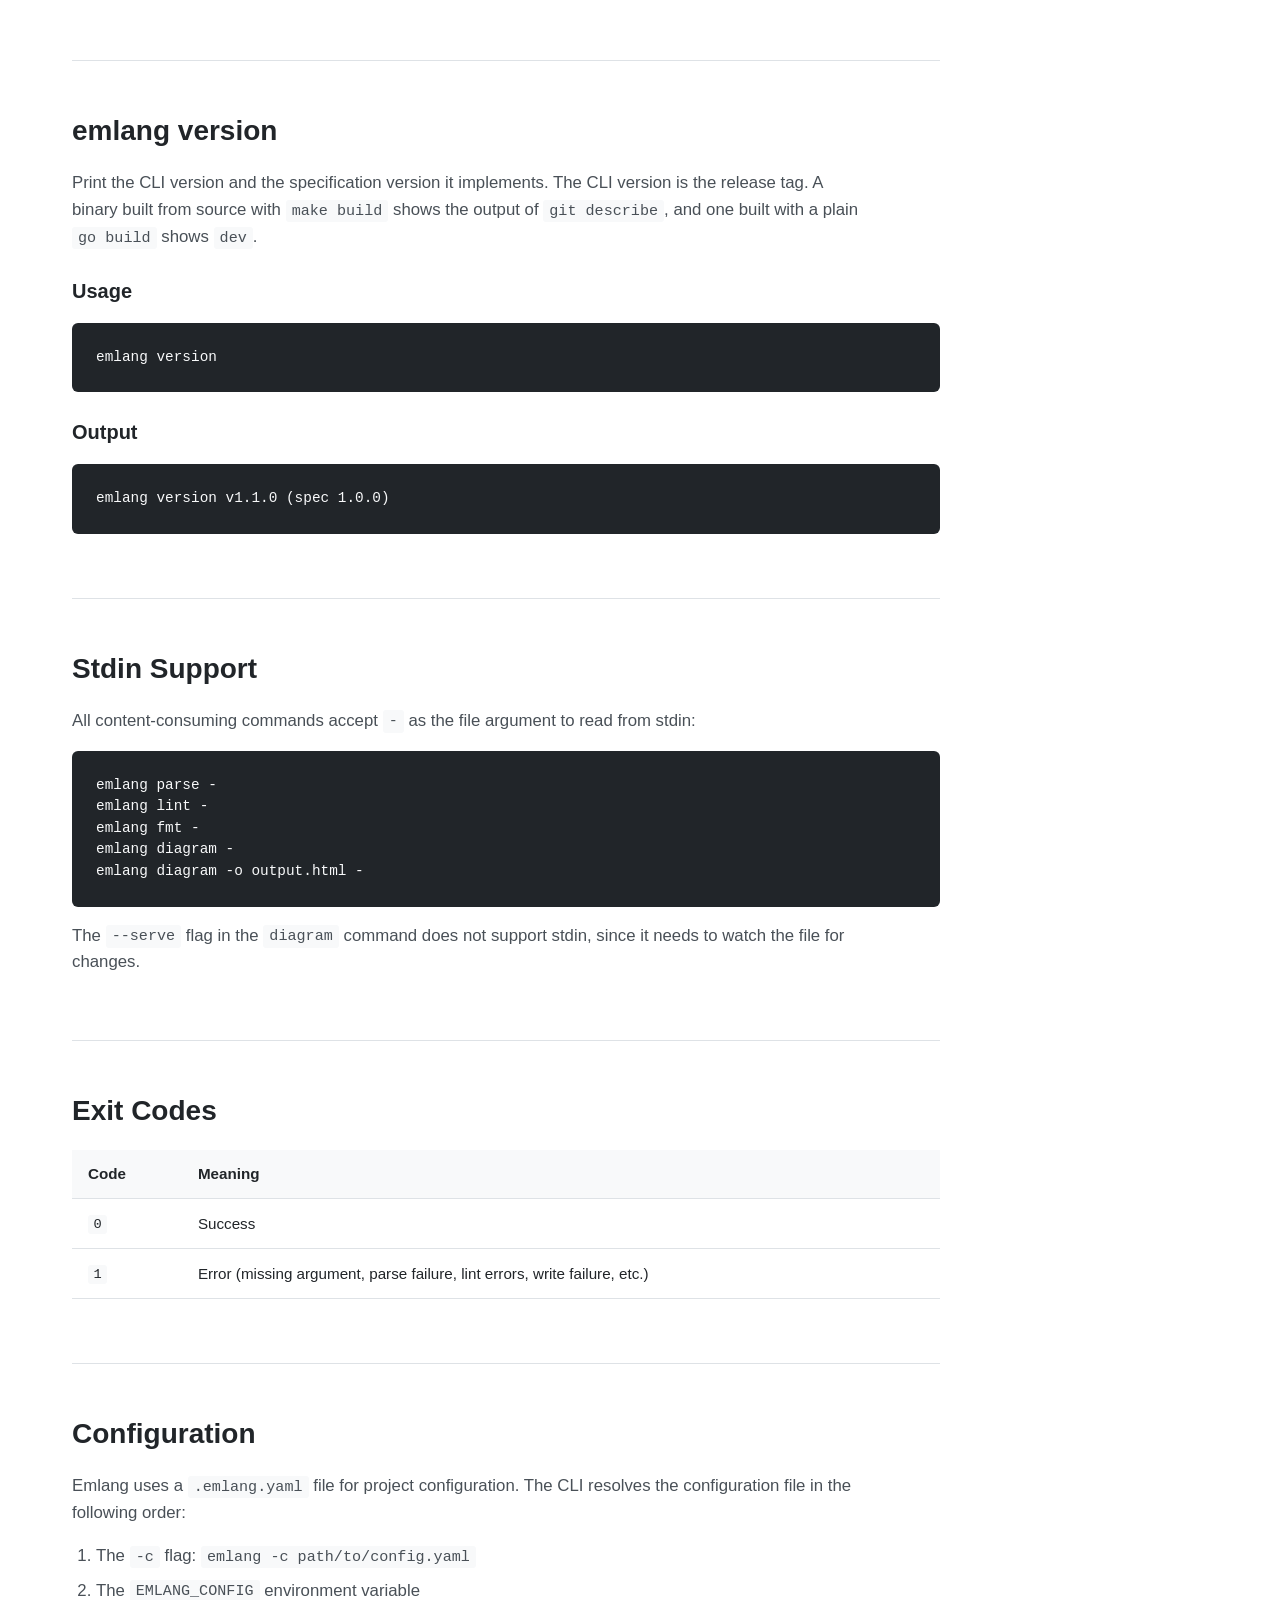
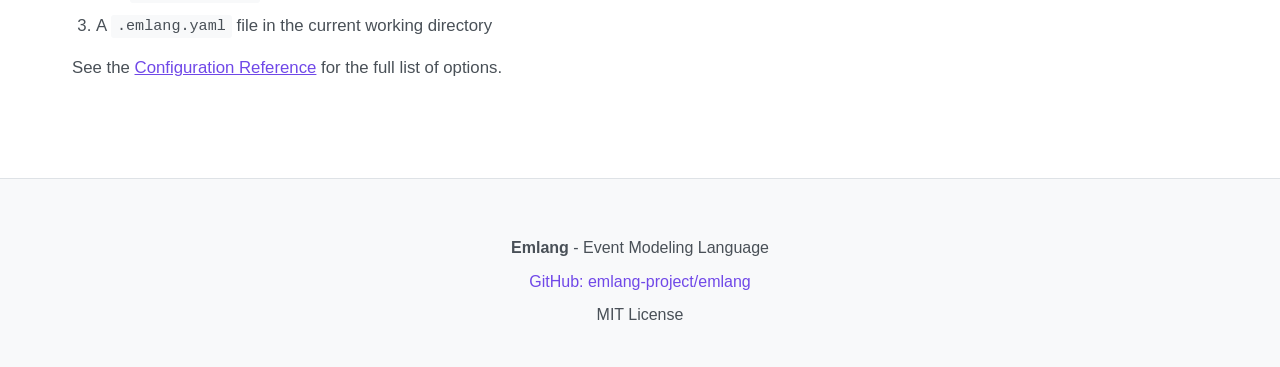
==== commit 60a817ee: "feat: add an optional minimap to diagram --serve Set diagram.serve.minimap to true in .emlang.yaml t" ====
--- a/docs/cli.html
+++ b/docs/cli.html
@@ -449,6 +449,7 @@
             <h3>Output modes</h3>
             <p>By default, the generated HTML is printed to stdout. Use <code>-o</code> to write to a file instead, or <code>--serve</code> to start a live-reload development server.</p>
             <p>The <code>--serve</code> flag watches the input file for changes, regenerates the diagram automatically, and opens your browser. It cannot be combined with <code>-o</code> or stdin (<code>-</code>).</p>
+            <p>To show a minimap of the diagram in the served page, set <a href="config.html#diagram" style="color: var(--violet-6);"><code>diagram.serve.minimap</code></a> to <code>true</code>.</p>
             <p>Diagram appearance can be customized via the <a href="#config-diagram" style="color: var(--violet-6);">diagram configuration</a>.</p>
 
             <h3>Connectors</h3>
